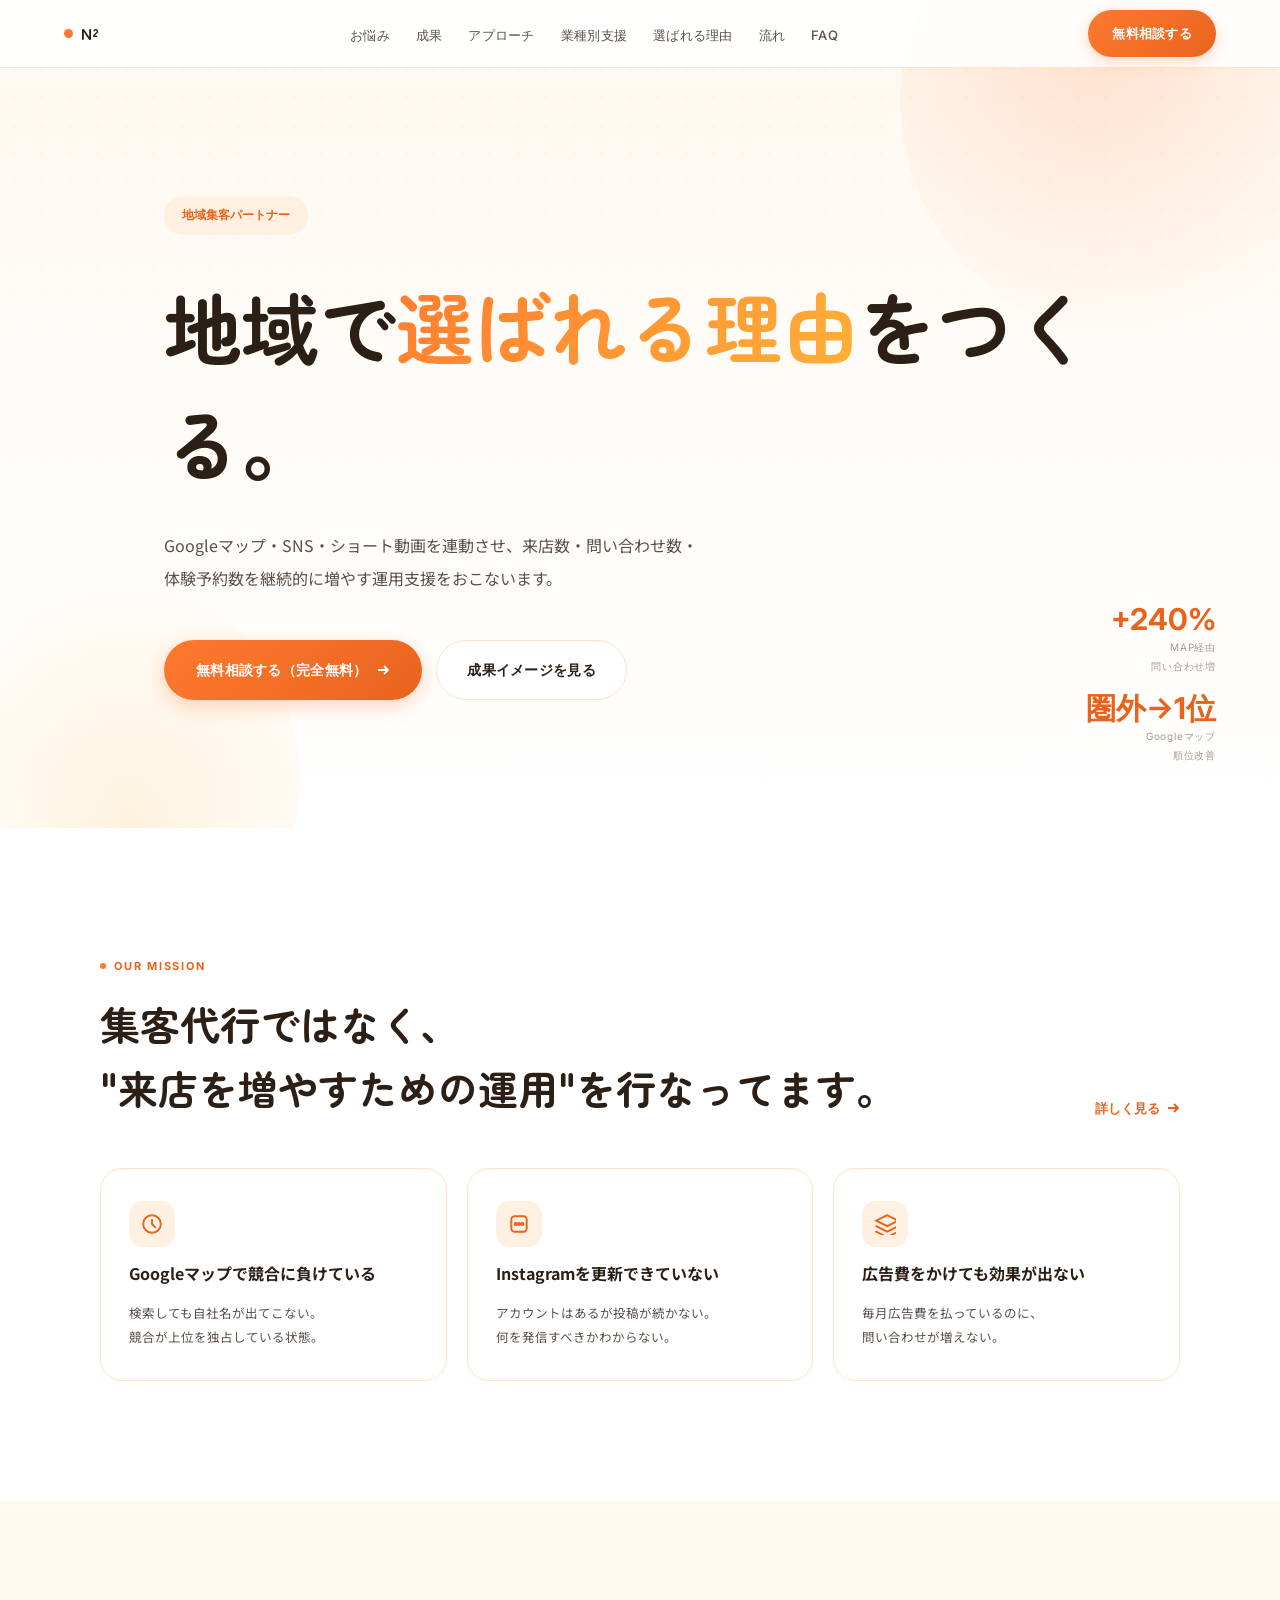
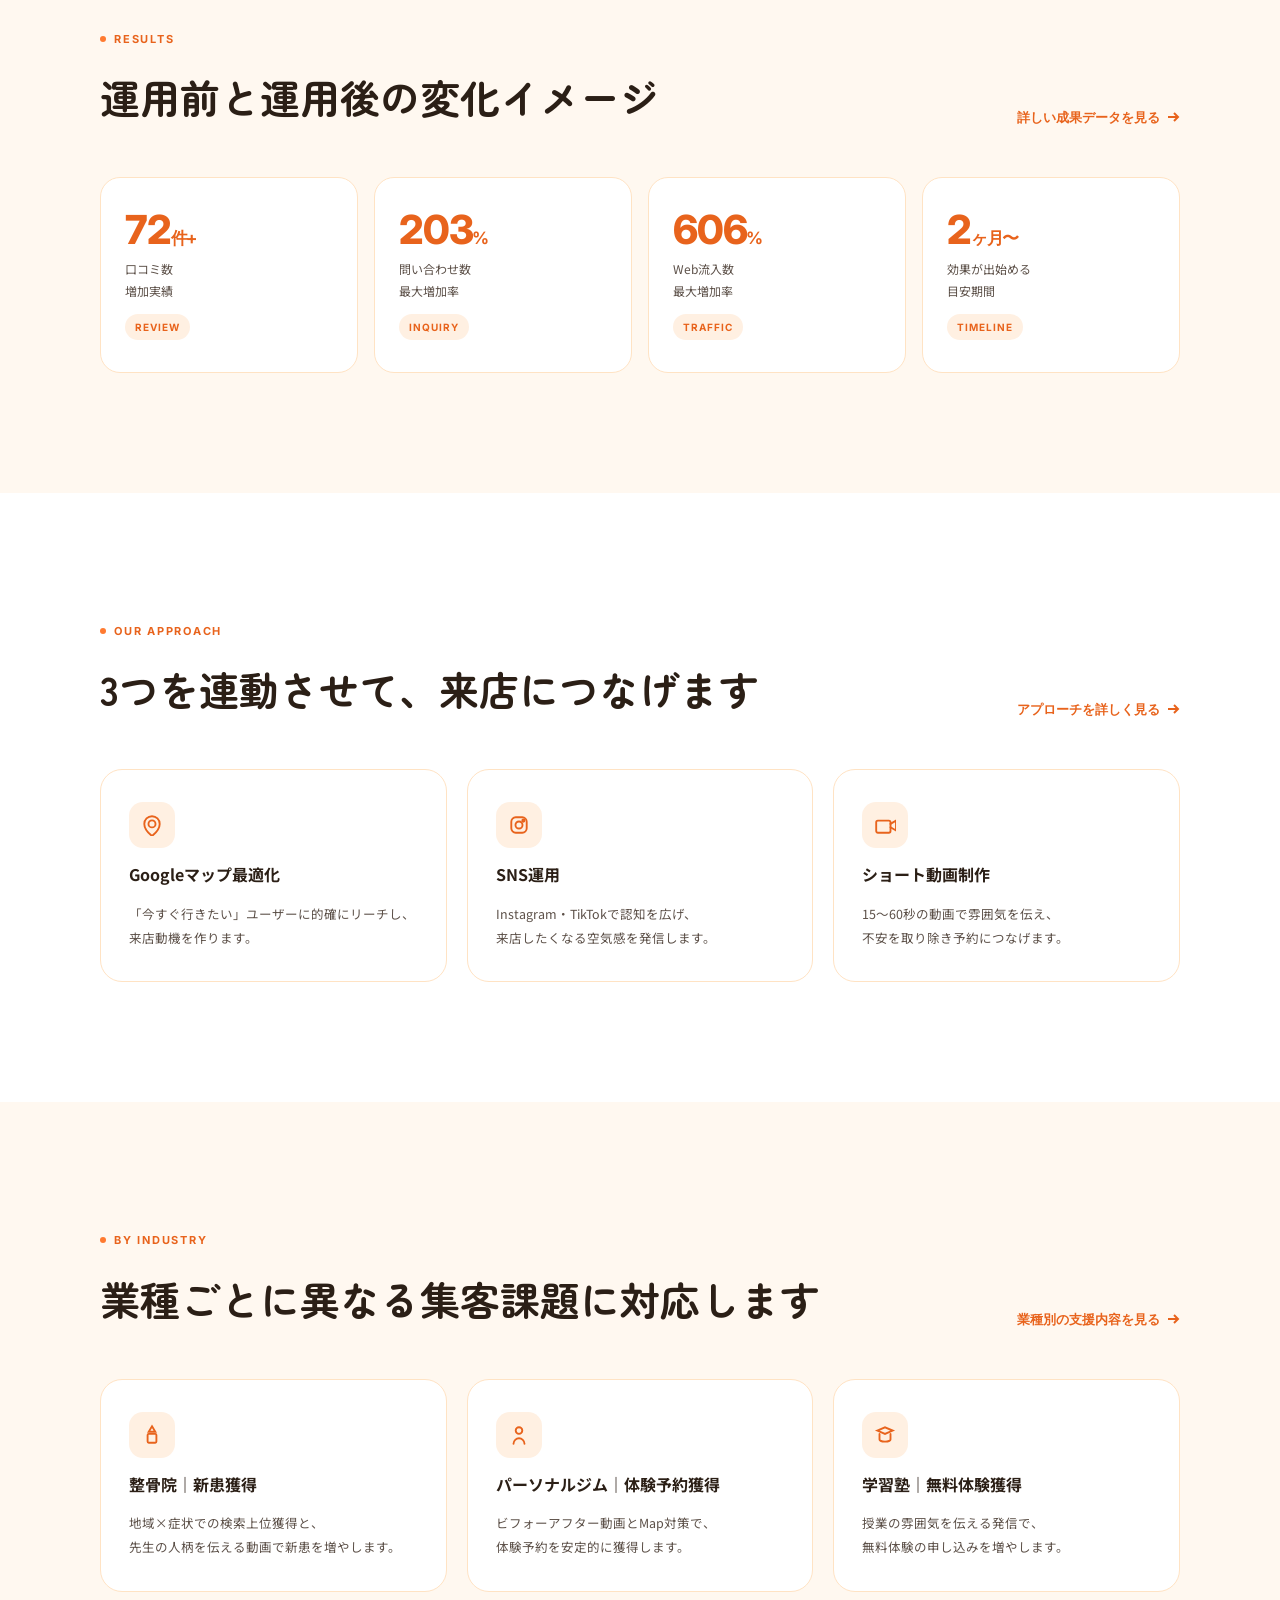
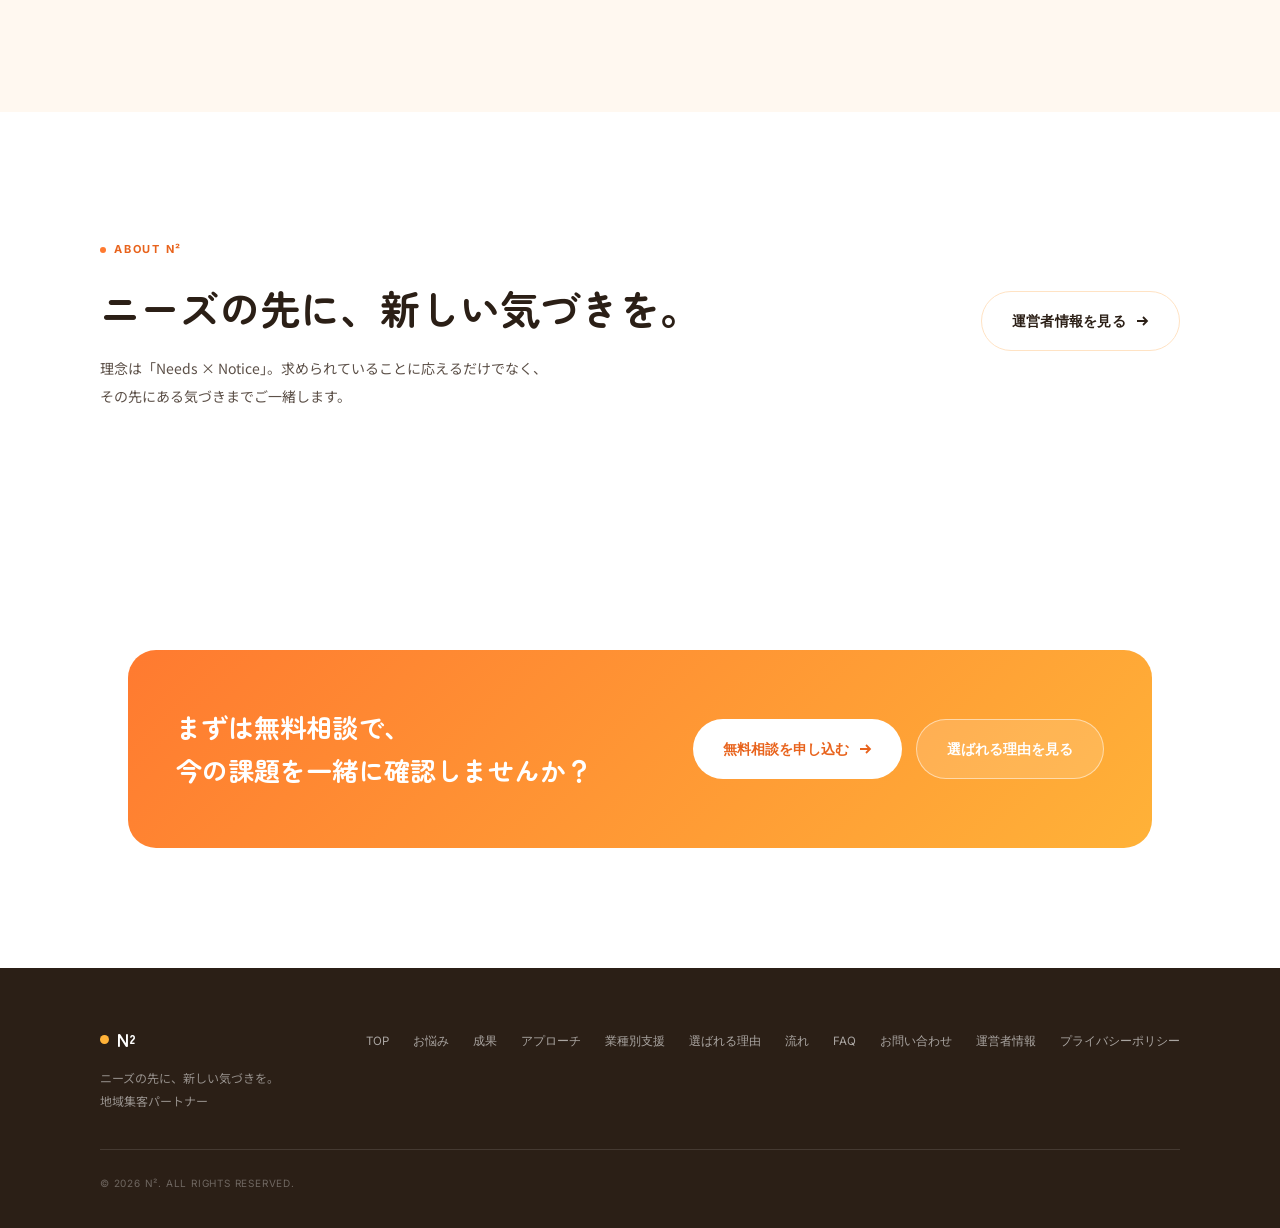
==== index.html @ 8d028111 "Add files via upload" ====
<!DOCTYPE html>
<html lang="ja">
<head>
<meta charset="UTF-8">
<meta name="viewport" content="width=device-width, initial-scale=1.0">
<link rel="preconnect" href="https://fonts.googleapis.com">
<link href="https://fonts.googleapis.com/css2?family=Zen+Maru+Gothic:wght@500;700;900&family=Inter:wght@400;500;600;700;800&family=Noto+Sans+JP:wght@400;500;700&display=swap" rel="stylesheet">
<link rel="stylesheet" href="style.css">
<title>N²（エヌスクエア）｜地域で選ばれる理由をつくる 地域集客パートナー</title>
<meta name="description" content="Googleマップ・SNS・ショート動画を連動させ、来店数・問い合わせ数・体験予約数を増やす運用支援。地域の店舗・教室を支援しています。">
</head>
<body>
<!-- ── MOBILE NAV DRAWER ── -->
<div class="mobile-nav" id="mobileNav">
  <a href="pain.html" onclick="closeMobileNav()">お悩み</a>
  <a href="results.html" onclick="closeMobileNav()">成果</a>
  <a href="approach.html" onclick="closeMobileNav()">アプローチ</a>
  <a href="industries.html" onclick="closeMobileNav()">業種別支援</a>
  <a href="reasons.html" onclick="closeMobileNav()">選ばれる理由</a>
  <a href="flow.html" onclick="closeMobileNav()">流れ</a>
  <a href="faq.html" onclick="closeMobileNav()">FAQ</a>
  <div class="mobile-nav-cta">
    <a href="contact.html" class="btn-primary" onclick="closeMobileNav()" style="justify-content:center;width:100%">
      無料相談する
      <svg viewBox="0 0 14 14" stroke="currentColor" fill="none" stroke-width="1.8"><path d="M2 7h10M8 3l4 4-4 4"/></svg>
    </a>
  </div>
</div>

<!-- ── NAV ── -->
<nav class="nav" id="mainNav">
  <a href="index.html" class="nav-logo"><span class="dot"></span>N²</a>
  <ul class="nav-links">
    <li><a href="pain.html">お悩み</a></li>
    <li><a href="results.html">成果</a></li>
    <li><a href="approach.html">アプローチ</a></li>
    <li><a href="industries.html">業種別支援</a></li>
    <li><a href="reasons.html">選ばれる理由</a></li>
    <li><a href="flow.html">流れ</a></li>
    <li><a href="faq.html">FAQ</a></li>
  </ul>
  <div class="nav-right">
    <a href="contact.html" class="nav-cta">無料相談する</a>
    <button class="nav-hamburger" onclick="toggleMobileNav()" aria-label="メニュー">
      <span></span><span></span><span></span>
    </button>
  </div>
</nav>

<!-- ════════════════ HERO ════════════════ -->
<section class="hero">
  <div class="hero-dots"></div>
  <div class="hero-orb1"></div>
  <div class="hero-orb2"></div>

  <div class="hero-inner">
    <div class="hero-badge">地域集客パートナー</div>

    <h1 class="hero-h1">
      地域で<span class="hl">選ばれる理由</span>をつくる。
    </h1>

    <p class="hero-sub">
      Googleマップ・SNS・ショート動画を連動させ、来店数・問い合わせ数・体験予約数を継続的に増やす運用支援をおこないます。
    </p>

    <div class="hero-actions">
      <a href="contact.html" class="btn-primary">
        無料相談する（完全無料）
        <svg viewBox="0 0 14 14" stroke="currentColor" fill="none" stroke-width="1.8"><path d="M2 7h10M8 3l4 4-4 4"/></svg>
      </a>
      <a href="results.html" class="btn-secondary">
        成果イメージを見る
      </a>
    </div>
  </div>

  <div class="hero-stat-floats">
    <div class="hero-stat-float">
      <div class="n">+240%</div>
      <div class="l">MAP経由<br>問い合わせ増</div>
    </div>
    <div class="hero-stat-float">
      <div class="n">圏外→1位</div>
      <div class="l">Googleマップ<br>順位改善</div>
    </div>
  </div>
</section>

<!-- ════════════════ PAIN summary ════════════════ -->
<section class="section-block">
  <div class="section-block-inner">
    <div class="section-block-header reveal">
      <div>
        <span class="eyebrow">OUR MISSION</span>
        <h2 class="section-block-title">集客代行ではなく、<br>"来店を増やすための運用"を行なってます。</h2>
      </div>
      <a href="pain.html" class="section-block-link">
        詳しく見る
        <svg viewBox="0 0 14 14"><path d="M2 7h10M8 3l4 4-4 4"/></svg>
      </a>
    </div>

    <div class="summary-grid">
      <div class="summary-card reveal reveal-delay-1">
        <div class="summary-icon">
          <svg viewBox="0 0 20 20"><circle cx="10" cy="10" r="8"/><path d="M10 6v4l3 3"/></svg>
        </div>
        <h3 class="summary-card-title">Googleマップで競合に負けている</h3>
        <p class="summary-card-desc">検索しても自社名が出てこない。競合が上位を独占している状態。</p>
      </div>
      <div class="summary-card reveal reveal-delay-2">
        <div class="summary-icon">
          <svg viewBox="0 0 20 20"><rect x="3" y="3" width="14" height="14" rx="3"/><circle cx="7" cy="10" r="1"/><circle cx="10" cy="10" r="1"/><circle cx="13" cy="10" r="1"/></svg>
        </div>
        <h3 class="summary-card-title">Instagramを更新できていない</h3>
        <p class="summary-card-desc">アカウントはあるが投稿が続かない。何を発信すべきかわからない。</p>
      </div>
      <div class="summary-card reveal reveal-delay-3">
        <div class="summary-icon">
          <svg viewBox="0 0 20 20"><path d="M12 2L2 7l10 5 10-5-10-5z"/><path d="M2 17l10 5 10-5M2 12l10 5 10-5"/></svg>
        </div>
        <h3 class="summary-card-title">広告費をかけても効果が出ない</h3>
        <p class="summary-card-desc">毎月広告費を払っているのに、問い合わせが増えない。</p>
      </div>
    </div>
  </div>
</section>

<!-- ════════════════ RESULTS summary ════════════════ -->
<section class="section-block alt">
  <div class="section-block-inner">
    <div class="section-block-header reveal">
      <div>
        <span class="eyebrow">RESULTS</span>
        <h2 class="section-block-title">運用前と運用後の変化イメージ</h2>
      </div>
      <a href="results.html" class="section-block-link">
        詳しい成果データを見る
        <svg viewBox="0 0 14 14"><path d="M2 7h10M8 3l4 4-4 4"/></svg>
      </a>
    </div>

    <div class="results-metrics">
      <div class="results-metric-card reveal reveal-delay-1">
        <div class="rmc-num" data-count="85">0<span class="rmc-unit">件+</span></div>
        <div class="rmc-label">口コミ数<br>増加実績</div>
        <span class="rmc-tag">REVIEW</span>
      </div>
      <div class="results-metric-card reveal reveal-delay-2">
        <div class="rmc-num" data-count="240">0<span class="rmc-unit">%</span></div>
        <div class="rmc-label">問い合わせ数<br>最大増加率</div>
        <span class="rmc-tag">INQUIRY</span>
      </div>
      <div class="results-metric-card reveal reveal-delay-3">
        <div class="rmc-num" data-count="716">0<span class="rmc-unit">%</span></div>
        <div class="rmc-label">Web流入数<br>最大増加率</div>
        <span class="rmc-tag">TRAFFIC</span>
      </div>
      <div class="results-metric-card reveal reveal-delay-4">
        <div class="rmc-num" data-count="3">0<span class="rmc-unit">ヶ月〜</span></div>
        <div class="rmc-label">効果が出始める<br>目安期間</div>
        <span class="rmc-tag">TIMELINE</span>
      </div>
    </div>
  </div>
</section>

<!-- ════════════════ APPROACH summary ════════════════ -->
<section class="section-block">
  <div class="section-block-inner">
    <div class="section-block-header reveal">
      <div>
        <span class="eyebrow">OUR APPROACH</span>
        <h2 class="section-block-title">3つを連動させて、来店につなげます</h2>
      </div>
      <a href="approach.html" class="section-block-link">
        アプローチを詳しく見る
        <svg viewBox="0 0 14 14"><path d="M2 7h10M8 3l4 4-4 4"/></svg>
      </a>
    </div>

    <div class="summary-grid">
      <div class="summary-card reveal reveal-delay-1">
        <div class="summary-icon">
          <svg viewBox="0 0 20 20"><circle cx="10" cy="9" r="3.2"/><path d="M10 2C6.13 2 3 5.13 3 9c0 5.25 7 11 7 11s7-5.75 7-11c0-3.87-3.13-7-7-7z"/></svg>
        </div>
        <h3 class="summary-card-title">Googleマップ最適化</h3>
        <p class="summary-card-desc">「今すぐ行きたい」ユーザーに的確にリーチし、来店動機を作ります。</p>
      </div>
      <div class="summary-card reveal reveal-delay-2">
        <div class="summary-icon">
          <svg viewBox="0 0 20 20"><rect x="3" y="3" width="14" height="14" rx="4"/><circle cx="10" cy="10" r="3.2"/><circle cx="14" cy="6" r="1"/></svg>
        </div>
        <h3 class="summary-card-title">SNS運用</h3>
        <p class="summary-card-desc">Instagram・TikTokで認知を広げ、来店したくなる空気感を発信します。</p>
      </div>
      <div class="summary-card reveal reveal-delay-3">
        <div class="summary-icon">
          <svg viewBox="0 0 20 20"><rect x="2" y="6" width="13" height="11" rx="1.5"/><path d="M15 9l5-3v9l-5-3"/></svg>
        </div>
        <h3 class="summary-card-title">ショート動画制作</h3>
        <p class="summary-card-desc">15〜60秒の動画で雰囲気を伝え、不安を取り除き予約につなげます。</p>
      </div>
    </div>
  </div>
</section>

<!-- ════════════════ INDUSTRIES summary ════════════════ -->
<section class="section-block alt">
  <div class="section-block-inner">
    <div class="section-block-header reveal">
      <div>
        <span class="eyebrow">BY INDUSTRY</span>
        <h2 class="section-block-title">業種ごとに異なる集客課題に対応します</h2>
      </div>
      <a href="industries.html" class="section-block-link">
        業種別の支援内容を見る
        <svg viewBox="0 0 14 14"><path d="M2 7h10M8 3l4 4-4 4"/></svg>
      </a>
    </div>

    <div class="summary-grid">
      <div class="summary-card reveal reveal-delay-1">
        <div class="summary-icon">
          <svg viewBox="0 0 20 20"><path d="M10 2l3 5h-6z"/><rect x="6" y="9" width="8" height="8" rx="1"/></svg>
        </div>
        <h3 class="summary-card-title">整骨院｜新患獲得</h3>
        <p class="summary-card-desc">地域×症状での検索上位獲得と、先生の人柄を伝える動画で新患を増やします。</p>
      </div>
      <div class="summary-card reveal reveal-delay-2">
        <div class="summary-icon">
          <svg viewBox="0 0 20 20"><circle cx="10" cy="6" r="3"/><path d="M5 18c0-3 2.5-5 5-5s5 2 5 5"/></svg>
        </div>
        <h3 class="summary-card-title">パーソナルジム｜体験予約獲得</h3>
        <p class="summary-card-desc">ビフォーアフター動画とMap対策で、体験予約を安定的に獲得します。</p>
      </div>
      <div class="summary-card reveal reveal-delay-3">
        <div class="summary-icon">
          <svg viewBox="0 0 20 20"><path d="M3 6l7-3 7 3-7 3z"/><path d="M5 9v5c0 1 2 2 5 2s5-1 5-2V9"/></svg>
        </div>
        <h3 class="summary-card-title">学習塾｜無料体験獲得</h3>
        <p class="summary-card-desc">授業の雰囲気を伝える発信で、無料体験の申し込みを増やします。</p>
      </div>
    </div>
  </div>
</section>

<!-- ════════════════ ABOUT teaser ════════════════ -->
<section class="section-block">
  <div class="section-block-inner">
    <div class="about-teaser reveal">
      <div>
        <span class="eyebrow">ABOUT N²</span>
        <h2 class="section-block-title"><span class="nb">ニーズの先に、</span><span class="nb">新しい気づきを。</span></h2>
        <p class="about-teaser-text">理念は「Needs × Notice」。求められていることに応えるだけでなく、その先にある気づきまでご一緒します。</p>
      </div>
      <a href="about.html" class="btn-secondary">
        運営者情報を見る
        <svg viewBox="0 0 14 14" stroke="currentColor" fill="none" stroke-width="1.8" width="14" height="14"><path d="M2 7h10M8 3l4 4-4 4"/></svg>
      </a>
    </div>
  </div>
</section>

<!-- ════════════════ CTA BAND ════════════════ -->
<section class="section-block">
  <div class="cta-band reveal">
    <div class="cta-band-title">
      まずは無料相談で、<br>今の課題を一緒に確認しませんか？
    </div>
    <div class="cta-band-actions">
      <a href="contact.html" class="btn-cta-white">
        無料相談を申し込む
        <svg viewBox="0 0 14 14" stroke="currentColor" fill="none" stroke-width="1.8" width="14" height="14"><path d="M2 7h10M8 3l4 4-4 4"/></svg>
      </a>
      <a href="reasons.html" class="btn-cta-outline">選ばれる理由を見る</a>
    </div>
  </div>
</section>

<!-- ════════════════ FOOTER ════════════════ -->
<footer class="footer">
  <div class="footer-inner">
    <div>
      <div class="footer-brand-name"><span class="dot"></span>N²</div>
      <div class="footer-brand-tagline">ニーズの先に、新しい気づきを。<br>地域集客パートナー</div>
    </div>
    <ul class="footer-nav">
      <li><a href="index.html">TOP</a></li>
      <li><a href="pain.html">お悩み</a></li>
      <li><a href="results.html">成果</a></li>
      <li><a href="approach.html">アプローチ</a></li>
      <li><a href="industries.html">業種別支援</a></li>
      <li><a href="reasons.html">選ばれる理由</a></li>
      <li><a href="flow.html">流れ</a></li>
      <li><a href="faq.html">FAQ</a></li>
      <li><a href="contact.html">お問い合わせ</a></li>
      <li><a href="about.html">運営者情報</a></li>
      <li><a href="privacy.html">プライバシーポリシー</a></li>
    </ul>
  </div>
  <div class="footer-bottom">
    <span class="footer-copy">© 2026 N². ALL RIGHTS RESERVED.</span>
  </div>
</footer>

<!-- FLOATING CTA -->
<div class="float-cta" id="floatCta">
  <a href="contact.html" class="float-btn line">
    <svg viewBox="0 0 18 18" fill="white" width="16" height="16"><path d="M9 1C4.58 1 1 4.13 1 8.01c0 3.39 2.69 6.24 6.35 6.85.47.09 1.11.27 1.27.62.14.32.09.82.04 1.14l-.2 1.23c-.06.35-.28 1.37 1.2.75 1.49-.63 8.03-4.73 10.96-8.1A6.9 6.9 0 0017 8.01C17 4.13 13.42 1 9 1z"/></svg>
    LINE相談
  </a>
  <a href="contact.html" class="float-btn primary">
    無料相談する
    <svg viewBox="0 0 14 14" stroke="currentColor" fill="none" stroke-width="1.8" width="14" height="14"><path d="M2 7h10M8 3l4 4-4 4"/></svg>
  </a>
</div>

<script src="script.js"></script>
</body>
</html>
---- style.css ----
/* ════════════════════════════
   TOKENS — オレンジ系ポップ・親近感
════════════════════════════ */
:root {
  --white:   #ffffff;
  --cream:   #fff8f0;
  --border:  #ffe3c4;
  --mid:     #a89a8c;
  --body:    #5c5048;
  --ink:     #2b1f16;

  --accent:      #ff7a30;
  --accent-deep: #e8631c;
  --accent-soft: #fff0e2;
  --accent-2:    #ffb238;
  --accent-2-soft: #fff6e5;

  --font-display: 'Zen Maru Gothic', 'Noto Sans JP', sans-serif;
  --font-ui:      'Inter', sans-serif;
  --font-body:    'Noto Sans JP', sans-serif;

  --max: 1080px;
  --pad-x: clamp(20px, 5vw, 80px);
  --pad-section: clamp(64px, 10vw, 120px);
}

*, *::before, *::after { box-sizing: border-box; margin: 0; padding: 0; }
html { scroll-behavior: smooth; -webkit-font-smoothing: antialiased; }
body {
  font-family: var(--font-body);
  background: var(--white);
  color: var(--ink);
  line-height: 1.85;
  overflow-x: hidden;
}
img { display: block; max-width: 100%; }
a { color: inherit; text-decoration: none; }
button { border: none; cursor: pointer; background: none; font-family: inherit; }

/* 日本語の自然な改行：助詞・句読点の直後で改行されにくいよう調整 */
.jp-text, h1, h2, h3, p {
  word-break: keep-all;
  overflow-wrap: anywhere;
  line-break: strict;
}

.wrap { max-width: var(--max); margin: 0 auto; padding: 0 var(--pad-x); }

.eyebrow {
  font-family: var(--font-ui);
  font-size: 11px;
  font-weight: 700;
  letter-spacing: 0.16em;
  color: var(--accent-deep);
  text-transform: uppercase;
  margin-bottom: 16px;
  display: inline-flex;
  align-items: center;
  gap: 8px;
}
.eyebrow::before {
  content: '';
  width: 6px;
  height: 6px;
  border-radius: 50%;
  background: var(--accent);
  display: block;
}
.divider { width: 100%; height: 1px; background: var(--border); }

.reveal { opacity: 0; transform: translateY(22px); transition: opacity .65s ease, transform .65s ease; }
.reveal.visible { opacity: 1; transform: translateY(0); }
.reveal-delay-1{transition-delay:.08s}.reveal-delay-2{transition-delay:.16s}
.reveal-delay-3{transition-delay:.24s}.reveal-delay-4{transition-delay:.32s}.reveal-delay-5{transition-delay:.4s}

/* ════════════════════════════
   NAV — ページ遷移型
════════════════════════════ */
.nav {
  position: fixed; top: 0; left: 0; right: 0; z-index: 200;
  height: 68px;
  display: flex; align-items: center; justify-content: space-between;
  padding: 0 var(--pad-x);
  background: rgba(255,255,255,0.92);
  backdrop-filter: blur(14px);
  border-bottom: 1px solid var(--border);
}
.nav-logo {
  font-family: var(--font-display);
  font-weight: 700;
  font-size: 16px;
  letter-spacing: 0.02em;
  color: var(--ink);
  display: flex; align-items: center; gap: 8px;
}
.nav-logo .dot { width: 9px; height: 9px; border-radius: 50%; background: var(--accent); }
.nav-right { display: flex; align-items: center; gap: 28px; }
.nav-links { display: flex; gap: 26px; list-style: none; }
.nav-links a {
  font-family: var(--font-ui); font-size: 13px; font-weight: 500;
  color: var(--body); letter-spacing: 0.02em;
  position: relative; padding: 4px 0;
  transition: color .2s;
}
.nav-links a::after {
  content: ''; position: absolute; left: 0; bottom: -2px;
  width: 0; height: 2px; background: var(--accent);
  transition: width .25s;
}
.nav-links a:hover { color: var(--ink); }
.nav-links a:hover::after { width: 100%; }
.nav-links a.active { color: var(--accent-deep); font-weight: 700; }
.nav-links a.active::after { width: 100%; }
.nav-cta {
  font-family: var(--font-ui); font-size: 13px; font-weight: 700; color: var(--white);
  background: linear-gradient(135deg, var(--accent), var(--accent-deep));
  padding: 11px 24px; border-radius: 100px; letter-spacing: 0.02em;
  box-shadow: 0 4px 14px rgba(255,122,48,0.32);
  transition: transform .2s, box-shadow .2s;
}
.nav-cta:hover { transform: translateY(-1px); box-shadow: 0 6px 18px rgba(255,122,48,0.42); }
.nav-hamburger { display: none; flex-direction: column; gap: 5px; padding: 4px; }
.nav-hamburger span { display: block; width: 22px; height: 2px; border-radius: 2px; background: var(--ink); transition: all .3s; }

.mobile-nav {
  position: fixed; inset: 0; z-index: 180; background: var(--white);
  display: flex; flex-direction: column; padding: 88px var(--pad-x) 40px;
  transform: translateX(100%); transition: transform .4s cubic-bezier(.4,0,.2,1);
}
.mobile-nav.open { transform: translateX(0); }
.mobile-nav a {
  font-family: var(--font-display); font-size: 24px; font-weight: 700; color: var(--ink);
  padding: 18px 0; border-bottom: 1px solid var(--border); display: block;
}
.mobile-nav a.active { color: var(--accent-deep); }
.mobile-nav-cta { margin-top: 32px; }

/* ════════════════════════════
   PAGE HEADER（各下層ページ共通の見出しブロック）
════════════════════════════ */
.page-header {
  padding: calc(68px + var(--pad-section)) var(--pad-x) 60px;
  background:
    radial-gradient(circle at 85% 0%, var(--accent-soft) 0%, transparent 55%),
    var(--cream);
  position: relative;
  overflow: hidden;
}
.page-header::before {
  content: '';
  position: absolute; top: -120px; right: -120px;
  width: 360px; height: 360px; border-radius: 50%;
  background: radial-gradient(circle, rgba(255,178,56,0.25), transparent 70%);
}
.page-header-inner { max-width: var(--max); margin: 0 auto; position: relative; z-index: 1; }
.breadcrumb {
  display: flex; align-items: center; gap: 8px;
  font-family: var(--font-ui); font-size: 12px; color: var(--mid);
  margin-bottom: 24px;
}
.breadcrumb a { color: var(--mid); transition: color .2s; }
.breadcrumb a:hover { color: var(--accent-deep); }
.breadcrumb .sep { color: var(--border); }
.page-title {
  font-family: var(--font-display);
  font-size: clamp(32px, 5.5vw, 56px);
  font-weight: 700;
  line-height: 1.45;
  letter-spacing: -0.01em;
}
.page-lead {
  font-size: 15px; color: var(--body); margin-top: 20px; max-width: 600px; line-height: 2;
}

/* ════════════════════════════
   HERO（TOPページ専用）
════════════════════════════ */
.hero {
  min-height: 92svh; padding-top: 68px;
  display: flex; flex-direction: column; justify-content: center;
  position: relative; overflow: hidden;
  background: linear-gradient(180deg, var(--cream) 0%, var(--white) 100%);
}
.hero-orb1 {
  position: absolute; top: -140px; right: -100px;
  width: 480px; height: 480px; border-radius: 50%;
  background: radial-gradient(circle at 40% 40%, rgba(255,122,48,0.18), transparent 70%);
  z-index: 0;
}
.hero-orb2 {
  position: absolute; bottom: -160px; left: -120px;
  width: 420px; height: 420px; border-radius: 50%;
  background: radial-gradient(circle at 60% 60%, rgba(255,178,56,0.16), transparent 70%);
  z-index: 0;
}
.hero-dots {
  position: absolute; inset: 0; z-index: 0; opacity: .5;
  background-image: radial-gradient(var(--border) 1.5px, transparent 1.5px);
  background-size: 28px 28px;
  mask-image: linear-gradient(180deg, black 0%, transparent 65%);
}
.hero-inner {
  position: relative; z-index: 2;
  padding: clamp(40px,8vh,90px) var(--pad-x);
  max-width: var(--max); margin: 0 auto; width: 100%;
}
.hero-badge {
  display: inline-flex; align-items: center; gap: 8px;
  font-family: var(--font-ui); font-size: 12px; font-weight: 700;
  color: var(--accent-deep); background: var(--accent-soft);
  padding: 8px 18px; border-radius: 100px; margin-bottom: 32px;
  opacity: 0; animation: fadeUp .8s ease .15s forwards;
}
.hero-h1 {
  font-family: var(--font-display);
  font-size: clamp(38px, 6.4vw, 78px);
  font-weight: 700; line-height: 1.5; letter-spacing: -0.01em;
  margin-bottom: 28px;
  opacity: 0; animation: fadeUp .9s ease .3s forwards;
}
.hero-h1 .hl {
  background: linear-gradient(135deg, var(--accent), var(--accent-2));
  -webkit-background-clip: text; background-clip: text; color: transparent;
}
.hero-sub {
  font-size: clamp(14px,1.4vw,16px); color: var(--body); font-weight: 400; line-height: 2.1;
  max-width: 540px; margin-bottom: 44px;
  opacity: 0; animation: fadeUp .9s ease .45s forwards;
}
.hero-actions { display: flex; gap: 14px; flex-wrap: wrap; opacity: 0; animation: fadeUp .9s ease .6s forwards; }

@keyframes fadeUp { from{opacity:0; transform:translateY(18px);} to{opacity:1; transform:translateY(0);} }

.hero-stat-floats {
  position: absolute; right: var(--pad-x); bottom: 64px; z-index: 2;
  display: flex; flex-direction: column; gap: 18px;
  opacity: 0; animation: fadeUp .9s ease .8s forwards;
}
.hero-stat-float { text-align: right; }
.hero-stat-float .n {
  font-family: var(--font-ui); font-size: 30px; font-weight: 700; color: var(--accent-deep); line-height: 1;
}
.hero-stat-float .l { font-family: var(--font-ui); font-size: 10px; color: var(--mid); letter-spacing: .08em; margin-top: 4px; }

/* ════════════════════════════
   BUTTONS
════════════════════════════ */
.btn-primary {
  display: inline-flex; align-items: center; gap: 9px;
  background: linear-gradient(135deg, var(--accent), var(--accent-deep));
  color: var(--white); font-family: var(--font-ui); font-size: 14px; font-weight: 700;
  letter-spacing: 0.02em; padding: 17px 32px; border-radius: 100px;
  box-shadow: 0 6px 20px rgba(255,122,48,0.32);
  transition: transform .2s, box-shadow .2s;
}
.btn-primary:hover { transform: translateY(-2px); box-shadow: 0 10px 26px rgba(255,122,48,0.4); }
.btn-primary svg { width: 14px; height: 14px; flex-shrink: 0; }
.btn-secondary {
  display: inline-flex; align-items: center; gap: 9px;
  background: var(--white); color: var(--ink); font-family: var(--font-ui); font-size: 14px; font-weight: 600;
  letter-spacing: 0.02em; padding: 16px 30px; border-radius: 100px; border: 1.5px solid var(--border);
  transition: border-color .2s, background .2s, transform .2s;
}
.btn-secondary:hover { border-color: var(--accent); background: var(--accent-soft); transform: translateY(-2px); }
.btn-white {
  display: inline-flex; align-items: center; gap: 9px;
  background: var(--white); color: var(--accent-deep); font-family: var(--font-ui); font-size: 13px; font-weight: 700;
  padding: 14px 26px; border-radius: 100px; white-space: nowrap;
  transition: transform .2s;
}
.btn-white:hover { transform: translateY(-2px); }

/* ════════════════════════════
   PAIN（お悩みページ）
════════════════════════════ */
.pain-grid {
  display: grid; grid-template-columns: repeat(3,1fr); gap: 20px; margin-top: 56px;
}
.pain-item {
  background: var(--white); border: 1.5px solid var(--border); border-radius: 20px;
  padding: 34px 28px; display: flex; flex-direction: column; gap: 16px;
  transition: transform .25s, box-shadow .25s, border-color .25s;
}
.pain-item:hover { transform: translateY(-4px); box-shadow: 0 16px 32px rgba(255,122,48,0.12); border-color: var(--accent); }
.pain-icon {
  width: 48px; height: 48px; border-radius: 14px;
  background: var(--accent-soft);
  display: flex; align-items: center; justify-content: center;
}
.pain-icon svg { width: 24px; height: 24px; stroke: var(--accent-deep); fill: none; stroke-width: 1.7; stroke-linecap: round; }
.pain-text { font-size: 15px; font-weight: 700; line-height: 1.7; color: var(--ink); }
.pain-sub { font-size: 13px; color: var(--body); line-height: 1.9; }

.pain-cta-block {
  margin-top: 56px; padding: 44px; border-radius: 24px;
  background: linear-gradient(135deg, var(--accent), var(--accent-deep));
  color: var(--white);
  display: flex; align-items: center; justify-content: space-between; gap: 24px;
}
.pain-cta-text {
  font-family: var(--font-display); font-size: clamp(18px,2.4vw,26px); font-weight: 700; line-height: 1.7;
}

/* ════════════════════════════
   RESULTS（成果イメージページ）
════════════════════════════ */
.results-ba {
  display: grid; grid-template-columns: 1fr auto 1fr; gap: 0; align-items: stretch; margin-top: 56px;
  border-radius: 24px; overflow: hidden; border: 1.5px solid var(--border);
}
.results-col { padding: 44px 38px; }
.results-col.before { background: var(--cream); }
.results-col.after  { background: linear-gradient(160deg, var(--accent), var(--accent-deep)); color: var(--white); }
.results-col-label {
  font-family: var(--font-ui); font-size: 11px; font-weight: 700; letter-spacing: 0.2em; margin-bottom: 28px;
  color: var(--mid);
}
.results-col.after .results-col-label { color: rgba(255,255,255,0.75); }
.result-metric { display: flex; flex-direction: column; gap: 6px; padding: 18px 0; border-bottom: 1px solid var(--border); }
.results-col.after .result-metric { border-color: rgba(255,255,255,0.22); }
.result-metric:last-child { border-bottom: none; }
.result-metric-label { font-size: 12px; color: var(--mid); }
.results-col.after .result-metric-label { color: rgba(255,255,255,0.7); }
.result-metric-val { font-family: var(--font-ui); font-size: 21px; font-weight: 600; color: var(--body); letter-spacing: -0.01em; }
.results-col.after .result-metric-val { color: var(--white); font-size: 27px; font-weight: 700; }
.results-col.after .result-metric-val span { font-size: 13px; font-weight: 600; color: rgba(255,255,255,0.8); margin-left: 6px; }
.results-arrow {
  display: flex; align-items: center; justify-content: center; padding: 0 22px; background: var(--white);
}
.results-arrow svg { width: 26px; height: 26px; stroke: var(--accent); fill: none; stroke-width: 1.8; }
.results-note { margin-top: 18px; font-size: 11px; color: var(--mid); }

.results-metrics { display: grid; grid-template-columns: repeat(4,1fr); gap: 16px; margin-top: 44px; }
.results-metric-card {
  background: var(--white); border: 1.5px solid var(--border); border-radius: 20px;
  padding: 32px 24px; display: flex; flex-direction: column; gap: 8px;
  transition: transform .2s, box-shadow .2s;
}
.results-metric-card:hover { transform: translateY(-4px); box-shadow: 0 14px 28px rgba(255,122,48,0.12); }
.rmc-num { font-family: var(--font-ui); font-size: 40px; font-weight: 800; letter-spacing: -0.03em; color: var(--accent-deep); line-height: 1; }
.rmc-num .rmc-unit { font-size: 17px; font-weight: 700; }
.rmc-label { font-size: 12px; color: var(--body); line-height: 1.8; }
.rmc-tag {
  display: inline-block; margin-top: 4px; font-family: var(--font-ui); font-size: 10px; font-weight: 700;
  letter-spacing: 0.1em; color: var(--accent-deep); background: var(--accent-soft); padding: 4px 10px; border-radius: 100px; width: fit-content;
}

/* ════════════════════════════
   APPROACH（アプローチページ）
════════════════════════════ */
.approach-diagram { display: grid; grid-template-columns: 1fr 64px 1fr 64px 1fr; gap: 0; align-items: center; margin: 56px 0 36px; }
.approach-node {
  background: var(--white); border: 1.5px solid var(--border); border-radius: 22px;
  padding: 34px 26px; display: flex; flex-direction: column; gap: 16px; height: 100%;
  transition: box-shadow .25s, transform .25s, border-color .25s;
}
.approach-node:hover { box-shadow: 0 16px 34px rgba(255,122,48,0.14); transform: translateY(-4px); border-color: var(--accent); }
.approach-node-icon {
  width: 48px; height: 48px; border-radius: 14px; background: var(--accent-soft);
  display: flex; align-items: center; justify-content: center;
}
.approach-node-icon svg { width: 24px; height: 24px; stroke: var(--accent-deep); fill: none; stroke-width: 1.7; stroke-linecap: round; }
.approach-node-name { font-size: 17px; font-weight: 700; color: var(--ink); line-height: 1.6; }
.approach-node-desc { font-size: 12.5px; color: var(--body); line-height: 1.95; }
.approach-node-tags { display: flex; flex-wrap: wrap; gap: 6px; margin-top: auto; }
.tag {
  font-family: var(--font-ui); font-size: 10px; font-weight: 600; letter-spacing: 0.04em;
  padding: 5px 11px; border-radius: 100px; background: var(--accent-2-soft); color: var(--accent-deep);
}
.approach-arrow { display: flex; align-items: center; justify-content: center; }
.approach-arrow svg { width: 24px; height: 24px; stroke: var(--accent); fill: none; stroke-width: 2; }

.approach-center {
  grid-column: 1 / -1; margin-top: 28px; border-radius: 24px;
  background: linear-gradient(135deg, var(--ink), #4a3525);
  color: var(--white); padding: 40px 44px;
  display: flex; align-items: center; justify-content: space-between; gap: 24px;
}
.approach-center-left { display: flex; flex-direction: column; gap: 10px; }
.approach-center-tag { font-family: var(--font-ui); font-size: 11px; font-weight: 700; letter-spacing: 0.18em; color: var(--accent-2); }
.approach-center-title { font-family: var(--font-display); font-size: clamp(20px,2.8vw,30px); font-weight: 700; color: var(--white); line-height: 1.7; }
.approach-center-right { display: flex; gap: 18px; }
.approach-result-chip {
  display: flex; flex-direction: column; align-items: center; gap: 6px; padding: 20px 22px;
  border: 1.5px solid rgba(255,255,255,0.16); border-radius: 18px; min-width: 92px;
  background: rgba(255,255,255,0.05);
}
.approach-result-chip .arc-n { font-family: var(--font-ui); font-size: 15px; font-weight: 700; color: var(--white); white-space: nowrap; }
.approach-result-chip .arc-l { font-size: 10px; color: var(--accent-2); letter-spacing: 0.1em; font-weight: 700; }

/* ════════════════════════════
   SEGMENTS（業種別ページ）
════════════════════════════ */
.segments-grid { display: grid; grid-template-columns: repeat(3,1fr); gap: 22px; margin-top: 56px; }
.segment-card { border: 1.5px solid var(--border); border-radius: 24px; overflow: hidden; transition: box-shadow .3s, transform .3s; background: var(--white); }
.segment-card:hover { box-shadow: 0 18px 40px rgba(255,122,48,0.14); transform: translateY(-5px); }
.segment-card-top { padding: 36px 32px 30px; border-bottom: 1px solid var(--border); }
.segment-industry { font-family: var(--font-ui); font-size: 10px; font-weight: 700; letter-spacing: 0.2em; color: var(--accent-deep); margin-bottom: 16px; display: block; }
.segment-goal { font-family: var(--font-display); font-size: 23px; font-weight: 700; line-height: 1.65; margin-bottom: 16px; }
.segment-desc { font-size: 13px; color: var(--body); line-height: 1.95; }
.segment-card-bottom { padding: 22px 32px; background: var(--cream); }
.segment-tactics { list-style: none; display: flex; flex-direction: column; gap: 9px; }
.segment-tactics li { display: flex; align-items: flex-start; gap: 10px; font-size: 12.5px; color: var(--body); line-height: 1.7; }
.segment-tactics li::before { content: ''; width: 5px; height: 5px; border-radius: 50%; background: var(--accent); margin-top: 7px; flex-shrink: 0; }
.segment-cta {
  display: flex; align-items: center; gap: 8px; font-family: var(--font-ui); font-size: 12px; font-weight: 700;
  color: var(--accent-deep); margin-top: 18px; padding-top: 18px; border-top: 1px solid var(--border);
}
.segment-cta svg { width: 14px; height: 14px; stroke: var(--accent-deep); fill: none; stroke-width: 2; transition: transform .2s; }
.segment-card:hover .segment-cta svg { transform: translateX(4px); }

/* ════════════════════════════
   REASONS（選ばれる理由ページ）
════════════════════════════ */
.reasons-layout { display: grid; grid-template-columns: 1fr 1fr; gap: 64px; align-items: start; margin-top: 16px; }
.reasons-left { position: sticky; top: 100px; }
.reasons-body { font-size: 14px; color: var(--body); line-height: 2.1; margin-bottom: 36px; }
.reasons-list { display: flex; flex-direction: column; gap: 16px; }
.reason-item {
  padding: 28px; border: 1.5px solid var(--border); border-radius: 20px;
  display: flex; gap: 20px; align-items: flex-start; background: var(--white);
  transition: border-color .2s, box-shadow .2s;
}
.reason-item:hover { border-color: var(--accent); box-shadow: 0 12px 26px rgba(255,122,48,0.1); }
.reason-num {
  font-family: var(--font-ui); font-size: 14px; font-weight: 800; color: var(--white);
  background: linear-gradient(135deg, var(--accent), var(--accent-deep));
  width: 34px; height: 34px; border-radius: 50%;
  display: flex; align-items: center; justify-content: center; flex-shrink: 0;
}
.reason-content { flex: 1; }
.reason-title { font-size: 16px; font-weight: 700; margin-bottom: 8px; line-height: 1.65; }
.reason-desc { font-size: 13px; color: var(--body); line-height: 1.95; }

/* ════════════════════════════
   FLOW（流れページ）
════════════════════════════ */
.flow-steps { display: flex; flex-direction: column; gap: 16px; margin-top: 56px; }
.flow-step {
  display: grid; grid-template-columns: 88px 1fr auto; gap: 0; align-items: stretch;
  border: 1.5px solid var(--border); border-radius: 20px; overflow: hidden; min-height: 96px;
  transition: border-color .2s, box-shadow .2s;
}
.flow-step:hover { border-color: var(--accent); box-shadow: 0 14px 28px rgba(255,122,48,0.1); }
.flow-step-n {
  display: flex; align-items: center; justify-content: center; background: var(--accent-soft);
  font-family: var(--font-ui); font-size: 12px; font-weight: 700; color: var(--accent-deep); letter-spacing: 0.1em;
}
.flow-step-body { padding: 24px 32px; display: flex; flex-direction: column; justify-content: center; gap: 6px; }
.flow-step-name { font-size: 17px; font-weight: 700; color: var(--ink); }
.flow-step-desc { font-size: 13px; color: var(--body); line-height: 1.9; }
.flow-step-period { display: flex; align-items: center; padding: 0 28px; border-left: 1px solid var(--border); }
.period-badge {
  font-family: var(--font-ui); font-size: 11px; font-weight: 700; color: var(--accent-deep);
  background: var(--accent-2-soft); padding: 7px 14px; border-radius: 100px; white-space: nowrap;
}

/* ════════════════════════════
   FAQ
════════════════════════════ */
.faq-list { display: flex; flex-direction: column; gap: 14px; margin-top: 56px; }
.faq-item { border: 1.5px solid var(--border); border-radius: 18px; background: var(--white); overflow: hidden; }
.faq-q { display: flex; align-items: center; justify-content: space-between; gap: 24px; padding: 26px 30px; cursor: pointer; user-select: none; }
.faq-q-text { font-size: 15px; font-weight: 700; line-height: 1.7; flex: 1; }
.faq-q-icon {
  width: 30px; height: 30px; border-radius: 50%; background: var(--accent-soft);
  display: flex; align-items: center; justify-content: center; flex-shrink: 0; transition: transform .3s, background .3s;
}
.faq-q-icon svg { width: 13px; height: 13px; stroke: var(--accent-deep); fill: none; stroke-width: 2.2; transition: transform .3s; }
.faq-item.open .faq-q-icon { background: linear-gradient(135deg, var(--accent), var(--accent-deep)); }
.faq-item.open .faq-q-icon svg { stroke: var(--white); transform: rotate(45deg); }
.faq-a { max-height: 0; overflow: hidden; transition: max-height .4s ease, padding .3s ease; padding: 0 30px; }
.faq-item.open .faq-a { max-height: 400px; padding: 0 30px 26px; }
.faq-a p { font-size: 14px; color: var(--body); line-height: 2; border-left: 3px solid var(--accent); padding-left: 18px; }

/* ════════════════════════════
   CONTACT
════════════════════════════ */
.contact-layout { display: grid; grid-template-columns: 1fr 1fr; gap: 64px; align-items: start; margin-top: 16px; }
.contact-body-text { font-size: 14px; color: var(--body); line-height: 2.1; margin-bottom: 36px; }
.contact-line-block { border: 1.5px solid var(--border); border-radius: 22px; padding: 28px; display: flex; flex-direction: column; gap: 14px; background: var(--cream); }
.contact-line-label { font-family: var(--font-ui); font-size: 11px; font-weight: 700; letter-spacing: 0.16em; color: var(--mid); }
.contact-line-btn {
  display: inline-flex; align-items: center; gap: 10px; background: #06C755; color: var(--white);
  font-family: var(--font-ui); font-size: 14px; font-weight: 700; padding: 15px 28px; border-radius: 100px;
  width: fit-content; transition: transform .2s;
}
.contact-line-btn:hover { transform: translateY(-2px); }
.contact-line-note { font-size: 12px; color: var(--mid); }

.contact-form { display: flex; flex-direction: column; gap: 16px; border: 1.5px solid var(--border); border-radius: 22px; padding: 28px; background: var(--white); }
.form-row { display: flex; flex-direction: column; gap: 8px; }
.form-row label { font-family: var(--font-ui); font-size: 11px; font-weight: 700; letter-spacing: 0.1em; color: var(--mid); }
.form-row input, .form-row select, .form-row textarea {
  border: 1.5px solid var(--border); border-radius: 12px; outline: none; background: var(--cream);
  font-family: var(--font-body); font-size: 14px; color: var(--ink); padding: 13px 16px; width: 100%; resize: none;
  transition: border-color .2s, background .2s;
}
.form-row input:focus, .form-row select:focus, .form-row textarea:focus { border-color: var(--accent); background: var(--white); }
.form-row textarea { min-height: 110px; }
.btn-form-submit {
  width: 100%; background: linear-gradient(135deg, var(--accent), var(--accent-deep)); color: var(--white);
  font-family: var(--font-ui); font-size: 14px; font-weight: 700; letter-spacing: 0.04em; padding: 17px;
  border-radius: 100px; display: flex; align-items: center; justify-content: center; gap: 10px;
  box-shadow: 0 6px 18px rgba(255,122,48,0.32); transition: transform .2s;
}
.btn-form-submit:hover { transform: translateY(-2px); }
.form-note { font-size: 11px; color: var(--mid); margin-top: 4px; text-align: center; }

/* ════════════════════════════
   TOP PAGE — section summary cards (linking to subpages)
════════════════════════════ */
.section-block { padding: var(--pad-section) var(--pad-x); }
.section-block.alt { background: var(--cream); }
.section-block-inner { max-width: var(--max); margin: 0 auto; }
.section-block-header { display: flex; align-items: flex-end; justify-content: space-between; gap: 24px; margin-bottom: 48px; flex-wrap: wrap; }
.section-block-title { font-family: var(--font-display); font-size: clamp(26px,3.6vw,40px); font-weight: 700; line-height: 1.6; }
.section-block-link { font-family: var(--font-ui); font-size: 13px; font-weight: 700; color: var(--accent-deep); display: flex; align-items: center; gap: 6px; }
.section-block-link svg { width: 14px; height: 14px; stroke: var(--accent-deep); fill: none; stroke-width: 2; transition: transform .2s; }
.section-block-link:hover svg { transform: translateX(4px); }

.summary-grid { display: grid; grid-template-columns: repeat(3,1fr); gap: 20px; }
.summary-card {
  background: var(--white); border: 1.5px solid var(--border); border-radius: 22px; padding: 32px 28px;
  display: flex; flex-direction: column; gap: 14px; transition: transform .25s, box-shadow .25s, border-color .25s;
}
.summary-card:hover { transform: translateY(-5px); box-shadow: 0 18px 36px rgba(255,122,48,0.13); border-color: var(--accent); }
.summary-icon { width: 46px; height: 46px; border-radius: 14px; background: var(--accent-soft); display: flex; align-items: center; justify-content: center; }
.summary-icon svg { width: 22px; height: 22px; stroke: var(--accent-deep); fill: none; stroke-width: 1.7; stroke-linecap: round; }
.summary-card-title { font-size: 16px; font-weight: 700; line-height: 1.6; }
.summary-card-desc { font-size: 12.5px; color: var(--body); line-height: 1.9; }
.summary-card-more { font-family: var(--font-ui); font-size: 11px; font-weight: 700; color: var(--accent-deep); display: flex; align-items: center; gap: 6px; margin-top: auto; }
.summary-card-more svg { width: 12px; height: 12px; transition: transform .2s; }
.summary-card:hover .summary-card-more svg { transform: translateX(3px); }

.cta-band {
  margin: 0 var(--pad-x);
  border-radius: 28px;
  background: linear-gradient(135deg, var(--accent), var(--accent-2));
  padding: 56px 48px;
  display: flex; align-items: center; justify-content: space-between; gap: 32px;
  color: var(--white);
}
.cta-band-title { font-family: var(--font-display); font-size: clamp(22px,3vw,32px); font-weight: 700; line-height: 1.7; }
.cta-band-actions { display: flex; gap: 14px; flex-wrap: wrap; }
.btn-cta-white {
  display: inline-flex; align-items: center; gap: 9px; background: var(--white); color: var(--accent-deep);
  font-family: var(--font-ui); font-size: 14px; font-weight: 700; padding: 16px 30px; border-radius: 100px;
  transition: transform .2s;
}
.btn-cta-white:hover { transform: translateY(-2px); }
.btn-cta-outline {
  display: inline-flex; align-items: center; gap: 9px; background: rgba(255,255,255,0.15); color: var(--white);
  font-family: var(--font-ui); font-size: 14px; font-weight: 700; padding: 16px 30px; border-radius: 100px;
  border: 1.5px solid rgba(255,255,255,0.5); transition: background .2s, transform .2s;
}
.btn-cta-outline:hover { background: rgba(255,255,255,0.25); transform: translateY(-2px); }

/* ════════════════════════════
   FOOTER
════════════════════════════ */
.footer { background: var(--ink); color: var(--white); padding: 56px var(--pad-x) 36px; }
.footer-inner {
  max-width: var(--max); margin: 0 auto; display: grid; grid-template-columns: 1fr auto; gap: 40px; align-items: start;
  padding-bottom: 36px; border-bottom: 1px solid rgba(255,255,255,0.12);
}
.footer-brand-name { font-family: var(--font-display); font-weight: 700; font-size: 17px; display: flex; align-items: center; gap: 8px; margin-bottom: 12px; }
.footer-brand-name .dot { width: 9px; height: 9px; border-radius: 50%; background: var(--accent-2); }
.footer-brand-tagline { font-size: 12px; color: rgba(255,255,255,0.5); line-height: 1.9; }
.footer-nav { display: flex; flex-wrap: wrap; gap: 24px; list-style: none; }
.footer-nav a { font-family: var(--font-ui); font-size: 11.5px; color: rgba(255,255,255,0.6); transition: color .2s; }
.footer-nav a:hover { color: var(--accent-2); }
.footer-bottom { max-width: var(--max); margin: 24px auto 0; display: flex; justify-content: space-between; align-items: center; flex-wrap: wrap; gap: 12px; }
.footer-copy { font-family: var(--font-ui); font-size: 10px; color: rgba(255,255,255,0.32); letter-spacing: 0.08em; }

/* ════════════════════════════
   FLOATING CTA
════════════════════════════ */
.float-cta {
  position: fixed; bottom: 24px; right: 24px; z-index: 150;
  display: flex; flex-direction: column; gap: 10px;
  opacity: 0; transform: translateY(20px); transition: opacity .4s, transform .4s; pointer-events: none;
}
.float-cta.visible { opacity: 1; transform: translateY(0); pointer-events: all; }
.float-btn {
  display: flex; align-items: center; gap: 10px; padding: 14px 22px; border-radius: 100px;
  font-family: var(--font-ui); font-size: 12.5px; font-weight: 700; letter-spacing: 0.02em;
  box-shadow: 0 8px 24px rgba(0,0,0,0.16); transition: transform .2s;
}
.float-btn:hover { transform: translateY(-2px); }
.float-btn.primary { background: linear-gradient(135deg, var(--accent), var(--accent-deep)); color: var(--white); }
.float-btn.line { background: #06C755; color: var(--white); }
.float-btn svg { width: 16px; height: 16px; flex-shrink: 0; }

/* ════════════════════════════
   MOBILE
════════════════════════════ */
@media (max-width: 900px) {
  .nav-links { display: none; }
  .nav-cta { display: none; }
  .nav-hamburger { display: flex; }
  .hero-stat-floats { display: none; }
  .pain-grid { grid-template-columns: 1fr 1fr; }
  .results-ba { grid-template-columns: 1fr; }
  .results-arrow { display: none; }
  .results-metrics { grid-template-columns: 1fr 1fr; }
  .approach-diagram { grid-template-columns: 1fr; gap: 16px; }
  .approach-arrow { transform: rotate(90deg); padding: 4px 0; }
  .approach-center { flex-direction: column; align-items: flex-start; }
  .approach-center-right { flex-wrap: wrap; }
  .segments-grid { grid-template-columns: 1fr; }
  .reasons-layout { grid-template-columns: 1fr; gap: 32px; }
  .reasons-left { position: static; }
  .contact-layout { grid-template-columns: 1fr; gap: 40px; }
  .footer-inner { grid-template-columns: 1fr; }
  .pain-cta-block { flex-direction: column; text-align: center; }
  .summary-grid { grid-template-columns: 1fr; }
  .cta-band { flex-direction: column; text-align: center; padding: 40px 28px; }
  .float-cta { bottom: 14px; right: 14px; }
}
@media (max-width: 600px) {
  .pain-grid { grid-template-columns: 1fr; }
  .results-metrics { grid-template-columns: 1fr 1fr; }
  .flow-step { grid-template-columns: 64px 1fr; }
  .flow-step-period { display: none; }
  .faq-q { padding: 20px; }
  .faq-a { padding: 0 20px; }
  .faq-item.open .faq-a { padding: 0 20px 22px; }
}

/* ── LINE QR block ── */
.line-qr-wrap {
  display: flex;
  align-items: center;
  gap: 20px;
  margin-top: 4px;
}
.line-qr-img {
  width: 96px;
  height: 96px;
  border: 2px solid var(--border);
  border-radius: 12px;
  object-fit: cover;
  background: var(--cream);
  display: flex;
  align-items: center;
  justify-content: center;
  flex-shrink: 0;
  overflow: hidden;
}
.line-qr-img img { width: 100%; height: 100%; object-fit: cover; }
.line-qr-placeholder {
  width: 96px;
  height: 96px;
  border: 2px dashed var(--accent);
  border-radius: 12px;
  background: var(--accent-soft);
  display: flex;
  flex-direction: column;
  align-items: center;
  justify-content: center;
  gap: 6px;
  flex-shrink: 0;
  font-family: var(--font-ui);
  font-size: 10px;
  font-weight: 600;
  color: var(--accent-deep);
  text-align: center;
}
.line-qr-info { display: flex; flex-direction: column; gap: 6px; }
.line-qr-info .contact-line-btn { margin-top: 0; }

/* ── 業種別カード：上部エリアの高さを統一して下部タクティクスを揃える ── */
.segments-grid {
  align-items: stretch;
}
.segment-card {
  display: flex;
  flex-direction: column;
}
.segment-card-top {
  flex: 1;
}
.segment-card-bottom {
  flex-shrink: 0;
}

/* ── page-lead の改行制御（成果・アプローチ）── */
.page-lead {
  max-width: 780px;
}

/* ── CTAバンド：タイトルを常に2行以内に収める ── */
.cta-band-title {
  font-size: clamp(18px, 2.2vw, 26px);
  line-height: 1.65;
  max-width: 520px;
}

/* ── approach-center-title：3行レイアウト調整 ── */
.approach-center-title {
  font-size: clamp(17px, 2.2vw, 26px);
  line-height: 1.75;
}

/* ── 改行を文節単位にそろえる ── */
.nb { display: inline-block; }

/* ── 運営者情報ページ ── */
.philosophy {
  text-align: center;
  padding: 56px 32px;
  border-radius: 28px;
  background: radial-gradient(circle at 50% 0%, var(--accent-soft), var(--cream));
  border: 1.5px solid var(--border);
}
.philosophy-formula {
  font-family: var(--font-ui);
  font-weight: 800;
  font-size: clamp(36px, 7vw, 76px);
  letter-spacing: -0.02em;
  line-height: 1.3;
  margin: 8px 0 20px;
  display: flex; align-items: center; justify-content: center; gap: 0.35em; flex-wrap: wrap;
}
.philosophy-formula .x { color: var(--accent); font-weight: 600; }
.philosophy-text { font-size: 14px; color: var(--body); line-height: 2.1; max-width: 560px; margin: 0 auto; }
.about-pair { display: grid; grid-template-columns: 1fr 1fr; gap: 20px; margin-top: 20px; }
.about-pair-card { background: var(--white); border: 1.5px solid var(--border); border-radius: 22px; padding: 32px 28px; }
.about-pair-label { font-family: var(--font-ui); font-size: 12px; font-weight: 800; letter-spacing: 0.14em; color: var(--accent-deep); margin-bottom: 10px; }
.about-pair-title { font-size: 17px; font-weight: 700; margin-bottom: 10px; line-height: 1.6; }
.about-pair-desc { font-size: 13px; color: var(--body); line-height: 2; }

.info-table { margin-top: 56px; border: 1.5px solid var(--border); border-radius: 22px; overflow: hidden; background: var(--white); }
.info-row { display: grid; grid-template-columns: 200px 1fr; border-bottom: 1px solid var(--border); }
.info-row:last-child { border-bottom: none; }
.info-row dt { padding: 22px 28px; background: var(--cream); font-size: 13px; font-weight: 700; color: var(--ink); }
.info-row dd { padding: 22px 28px; font-size: 14px; color: var(--body); line-height: 1.9; }
.info-row dd a { color: var(--accent-deep); font-weight: 700; }

/* ── TOP：ABOUT導線 ── */
.about-teaser { display: flex; align-items: center; justify-content: space-between; gap: 32px; flex-wrap: wrap; }
.about-teaser-text { font-size: 14px; color: var(--body); line-height: 2; margin-top: 14px; max-width: 520px; }

/* ── プライバシーポリシー ── */
.policy-body { max-width: 780px; margin: 0 auto; }
.policy-body h2 { font-family: var(--font-display); font-size: 20px; font-weight: 700; margin: 44px 0 14px; padding-left: 14px; border-left: 4px solid var(--accent); line-height: 1.6; }
.policy-body h2:first-of-type { margin-top: 0; }
.policy-body p { font-size: 14px; color: var(--body); line-height: 2.1; }
.policy-body ul { margin: 10px 0 0 1.4em; font-size: 14px; color: var(--body); line-height: 2.1; }
.policy-meta { margin-top: 48px; padding-top: 24px; border-top: 1px solid var(--border); font-size: 13px; color: var(--mid); line-height: 2; }

/* ── フォーム同意チェック ── */
.form-consent { display: flex; align-items: flex-start; gap: 10px; font-size: 12.5px; color: var(--body); line-height: 1.8; cursor: pointer; }
.form-consent input { margin-top: 5px; accent-color: var(--accent); width: 16px; height: 16px; flex-shrink: 0; }
.form-consent a { color: var(--accent-deep); font-weight: 700; text-decoration: underline; }

@media (max-width: 900px) {
  .about-pair { grid-template-columns: 1fr; }
  .info-row { grid-template-columns: 1fr; }
  .info-row dt { padding: 16px 22px 6px; background: var(--white); }
  .info-row dd { padding: 0 22px 18px; }
}
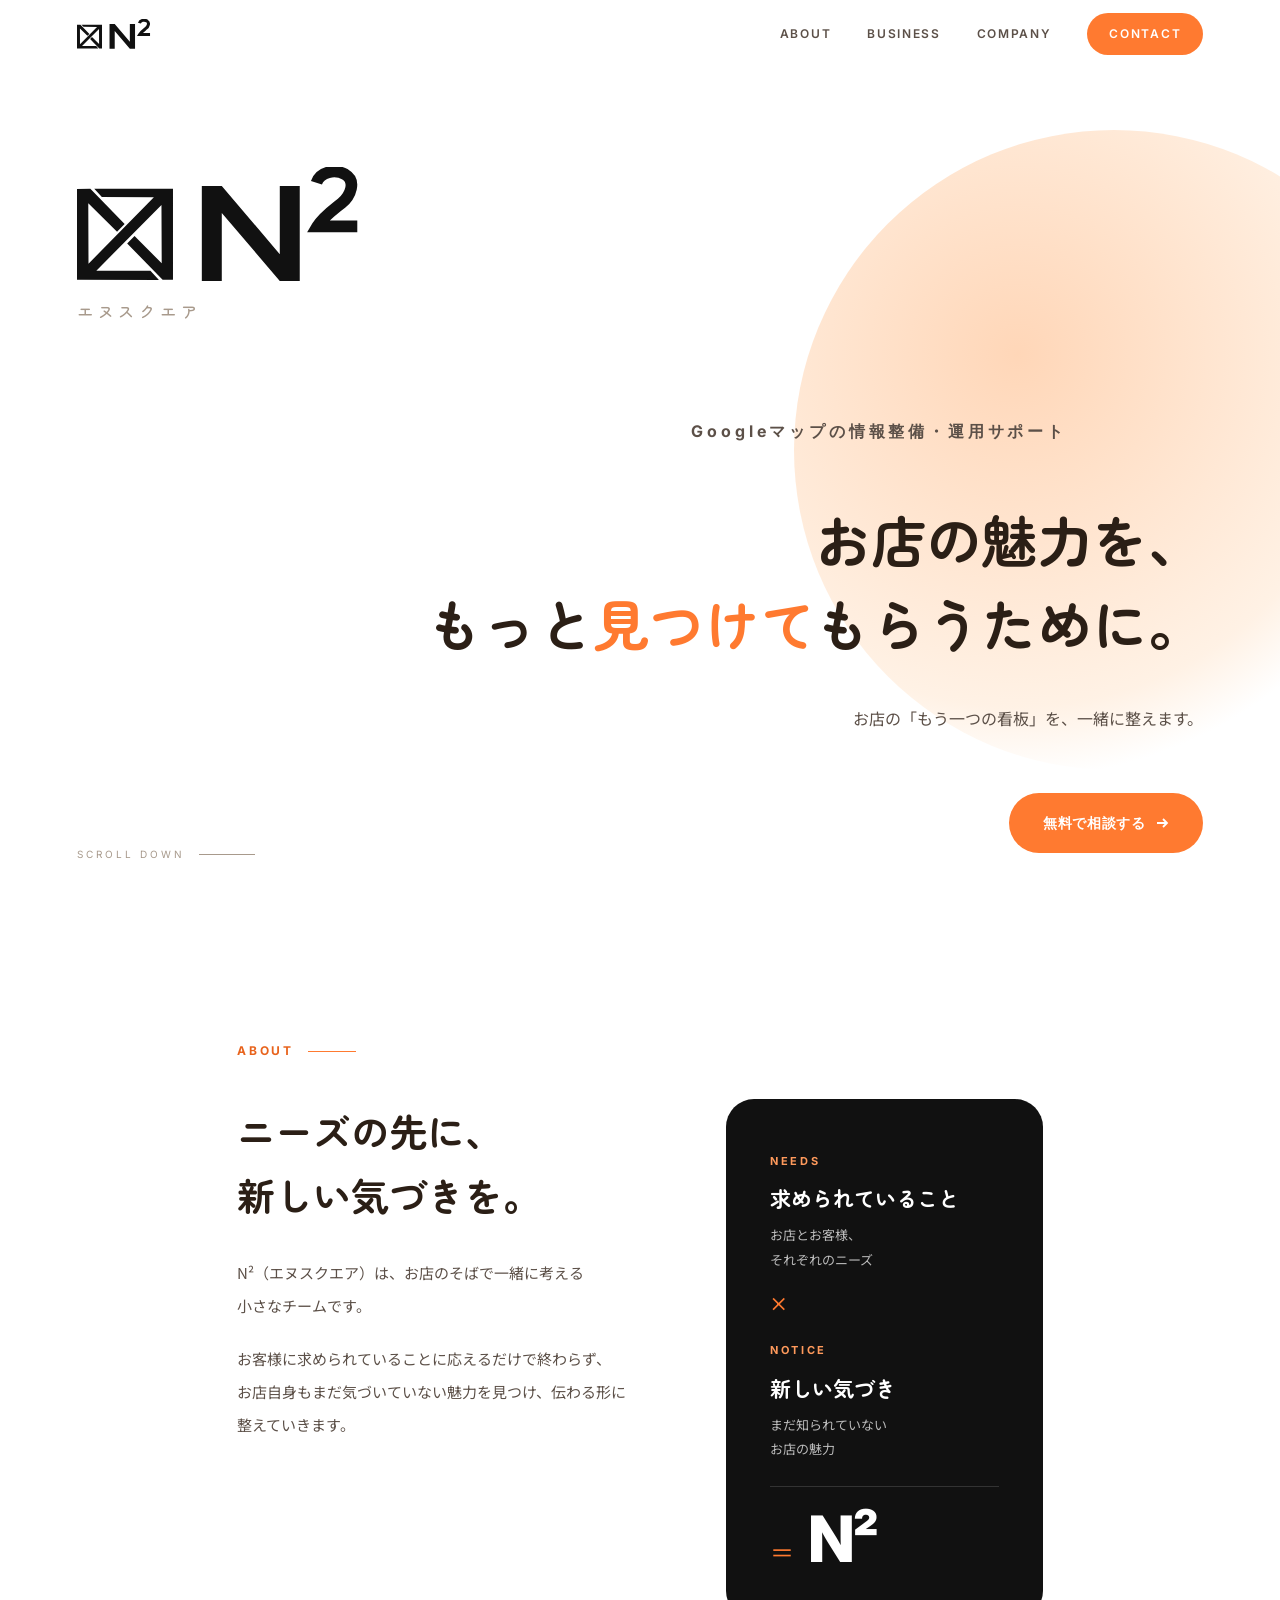
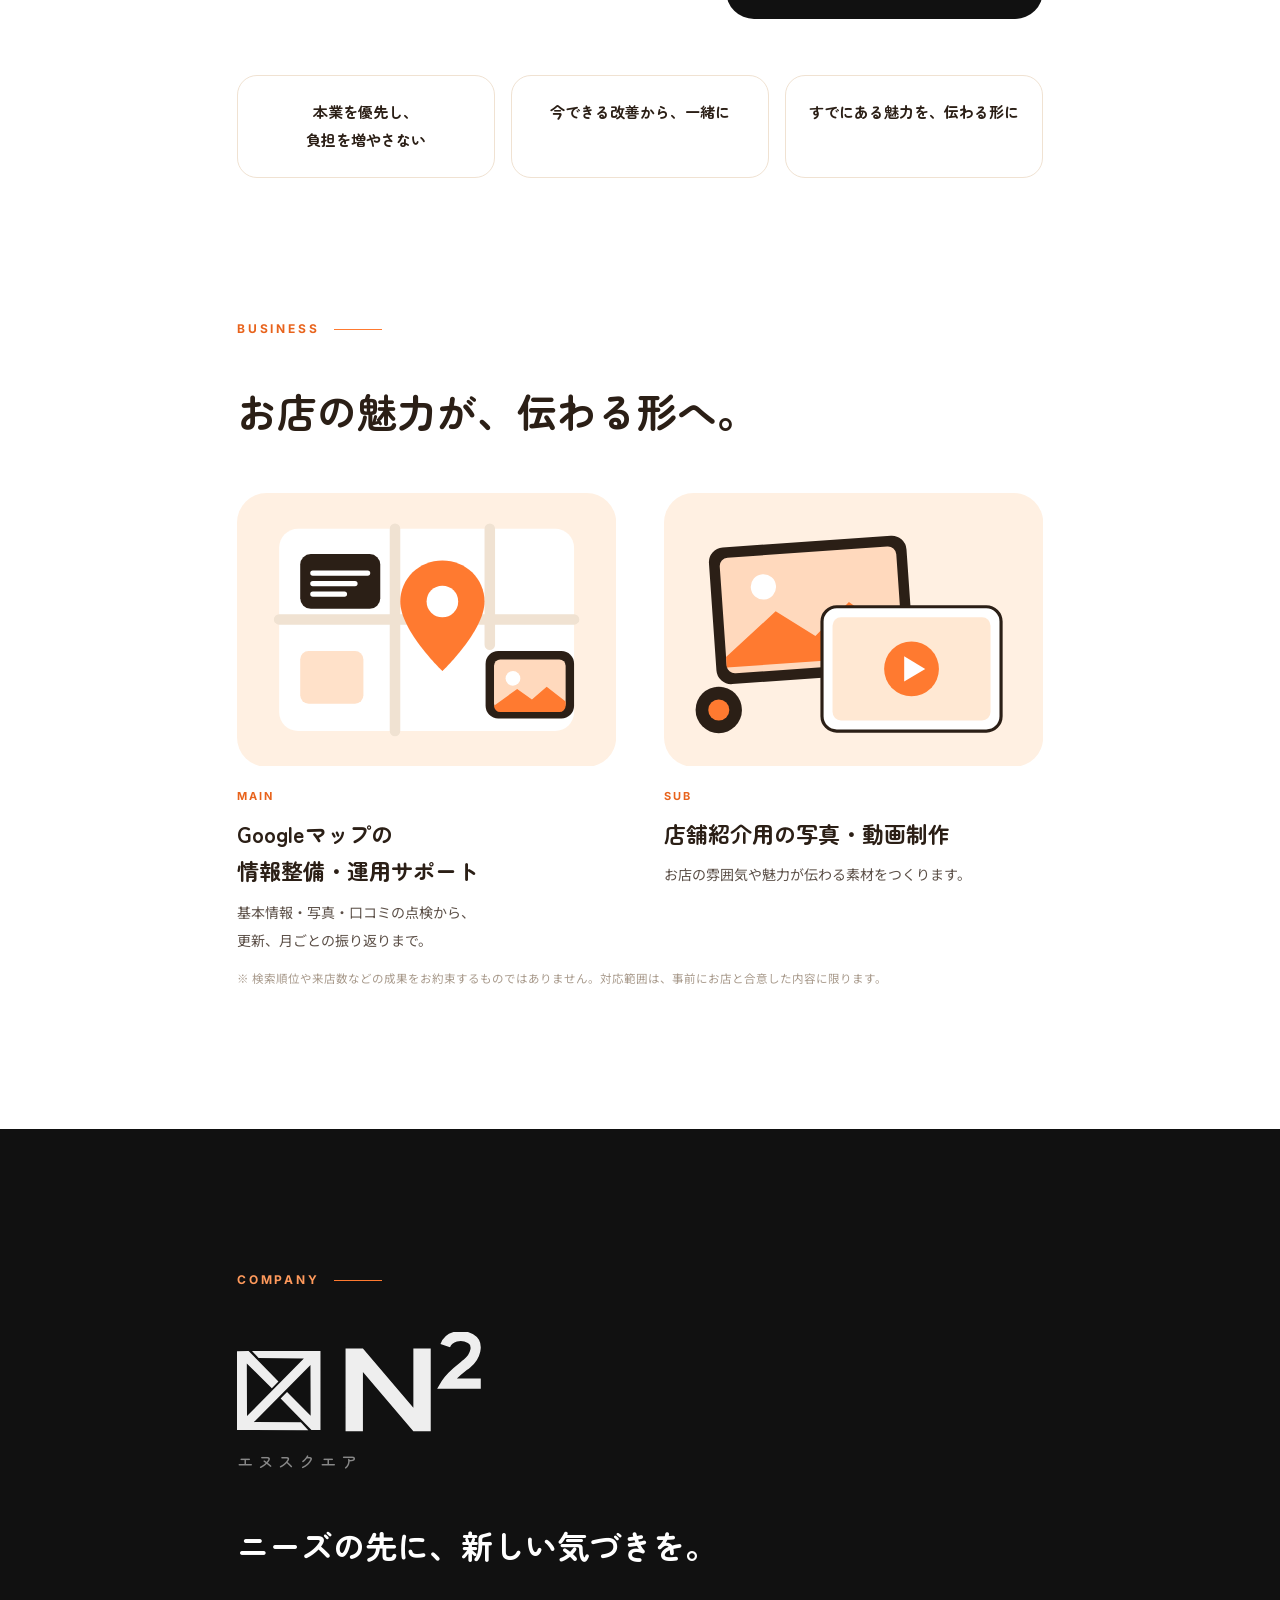
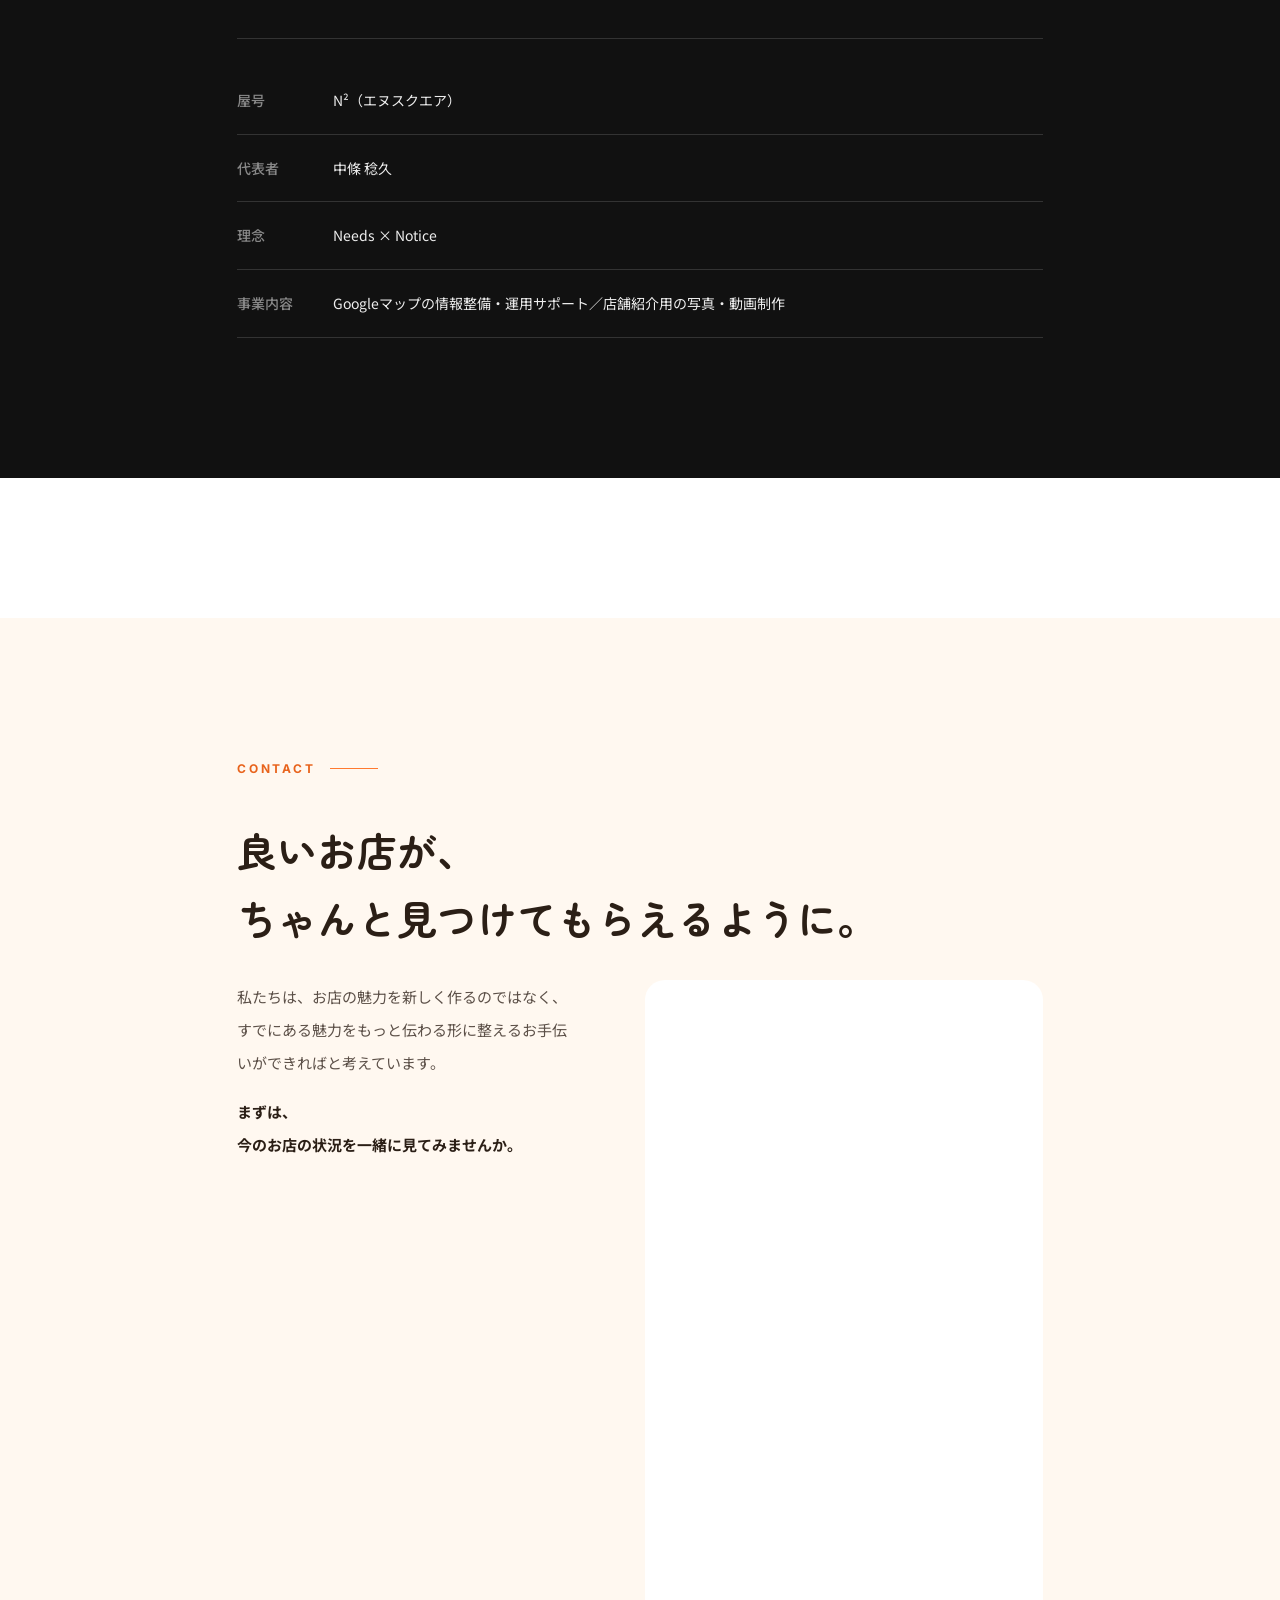
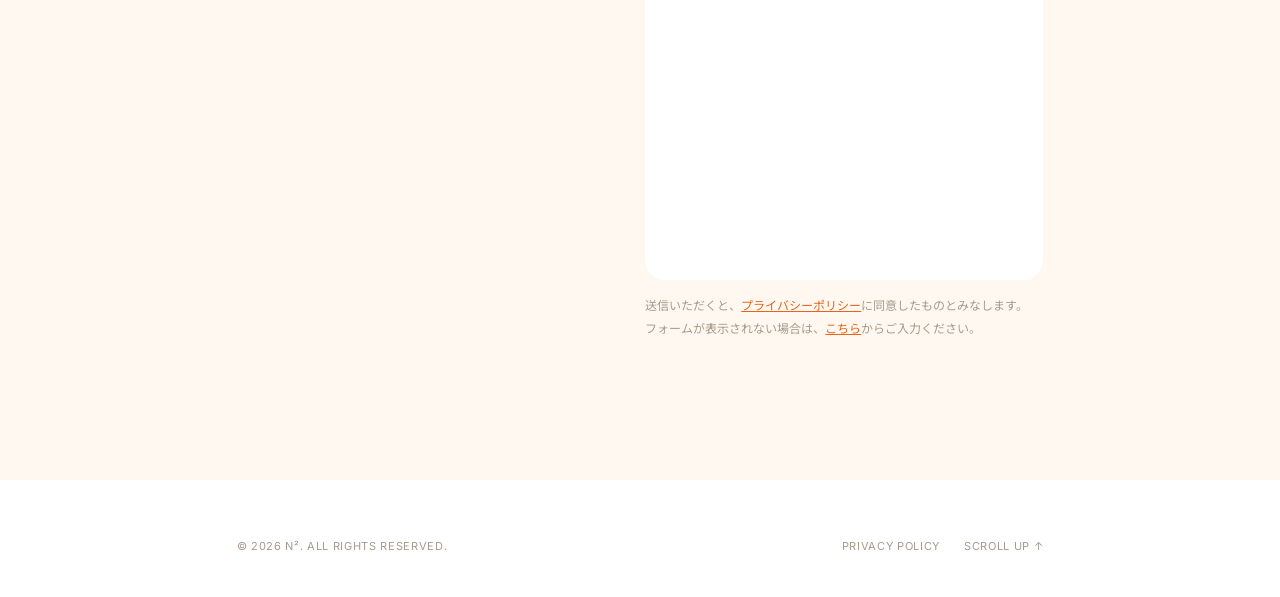
==== commit cccd3b2f: "ワンページ版サイトに差し替え" ====
--- a/index.html
+++ b/index.html
@@ -1,322 +1,120 @@
 <!DOCTYPE html>
 <html lang="ja">
 <head>
-<meta charset="UTF-8">
-<meta name="viewport" content="width=device-width, initial-scale=1.0">
-<link rel="preconnect" href="https://fonts.googleapis.com">
-<link href="https://fonts.googleapis.com/css2?family=Zen+Maru+Gothic:wght@500;700;900&family=Inter:wght@400;500;600;700;800&family=Noto+Sans+JP:wght@400;500;700&display=swap" rel="stylesheet">
+<meta charset="UTF-8"><meta name="viewport" content="width=device-width, initial-scale=1.0">
+<title>N²（エヌスクエア）｜Googleマップの情報整備・運用サポート</title>
+<meta name="description" content="お店の「もう一つの看板」Googleマップの情報整備・運用サポート。N²（エヌスクエア）は、お店のそばで一緒に考える小さなチームです。">
+<link rel="preconnect" href="https://fonts.googleapis.com"><link href="https://fonts.googleapis.com/css2?family=Zen+Maru+Gothic:wght@500;700&family=Inter:wght@300;400;600;700;800&family=Noto+Sans+JP:wght@400;500;700&display=swap" rel="stylesheet">
+<link rel="icon" href="logo.svg" type="image/svg+xml">
 <link rel="stylesheet" href="style.css">
-<title>N²（エヌスクエア）｜地域で選ばれる理由をつくる 地域集客パートナー</title>
-<meta name="description" content="Googleマップ・SNS・ショート動画を連動させ、来店数・問い合わせ数・体験予約数を増やす運用支援。地域の店舗・教室を支援しています。">
 </head>
-<body>
-<!-- ── MOBILE NAV DRAWER ── -->
-<div class="mobile-nav" id="mobileNav">
-  <a href="pain.html" onclick="closeMobileNav()">お悩み</a>
-  <a href="results.html" onclick="closeMobileNav()">成果</a>
-  <a href="approach.html" onclick="closeMobileNav()">アプローチ</a>
-  <a href="industries.html" onclick="closeMobileNav()">業種別支援</a>
-  <a href="reasons.html" onclick="closeMobileNav()">選ばれる理由</a>
-  <a href="flow.html" onclick="closeMobileNav()">流れ</a>
-  <a href="faq.html" onclick="closeMobileNav()">FAQ</a>
-  <div class="mobile-nav-cta">
-    <a href="contact.html" class="btn-primary" onclick="closeMobileNav()" style="justify-content:center;width:100%">
-      無料相談する
-      <svg viewBox="0 0 14 14" stroke="currentColor" fill="none" stroke-width="1.8"><path d="M2 7h10M8 3l4 4-4 4"/></svg>
-    </a>
+<body id="top">
+<header class="header">
+  <a href="#top" class="logo"><img src="logo-full.svg" alt="N²" class="logo-full"></a>
+  <button class="burger" aria-label="メニュー" aria-expanded="false"><span></span><span></span></button>
+  <nav class="nav">
+    <a href="#about">ABOUT</a>
+    <a href="#business">BUSINESS</a>
+    <a href="#company">COMPANY</a>
+    <a href="#contact" class="nav-contact">CONTACT</a>
+  </nav>
+</header>
+<main>
+<section class="hero"><div class="wrap">
+  <div class="brand"><img src="logo-full.svg" alt="N²（エヌスクエア）" class="brand-full"><small>エヌスクエア</small></div>
+  <div class="hero-copy">
+    <p class="hero-sub">Googleマップの情報整備・運用サポート</p>
+    <h1><span class="l"><span class="nb">お店の魅力を、</span></span><span class="l"><span class="nb">もっと<em>見つけて</em></span><span class="nb">もらうために。</span></span></h1>
+    <p class="hero-p"><span class="nb">お店の「もう一つの看板」を、</span><span class="nb">一緒に整えます。</span></p>
+    <a href="#contact" class="btn btn-main">無料で相談する <svg width="14" height="14" viewBox="0 0 14 14" fill="none" stroke="currentColor" stroke-width="1.8"><path d="M2 7h10M8 3l4 4-4 4"/></svg></a>
   </div>
-</div>
+</div><span class="scroll">SCROLL DOWN</span></section>
 
-<!-- ── NAV ── -->
-<nav class="nav" id="mainNav">
-  <a href="index.html" class="nav-logo"><span class="dot"></span>N²</a>
-  <ul class="nav-links">
-    <li><a href="pain.html">お悩み</a></li>
-    <li><a href="results.html">成果</a></li>
-    <li><a href="approach.html">アプローチ</a></li>
-    <li><a href="industries.html">業種別支援</a></li>
-    <li><a href="reasons.html">選ばれる理由</a></li>
-    <li><a href="flow.html">流れ</a></li>
-    <li><a href="faq.html">FAQ</a></li>
-  </ul>
-  <div class="nav-right">
-    <a href="contact.html" class="nav-cta">無料相談する</a>
-    <button class="nav-hamburger" onclick="toggleMobileNav()" aria-label="メニュー">
-      <span></span><span></span><span></span>
-    </button>
-  </div>
-</nav>
-
-<!-- ════════════════ HERO ════════════════ -->
-<section class="hero">
-  <div class="hero-dots"></div>
-  <div class="hero-orb1"></div>
-  <div class="hero-orb2"></div>
-
-  <div class="hero-inner">
-    <div class="hero-badge">地域集客パートナー</div>
-
-    <h1 class="hero-h1">
-      地域で<span class="hl">選ばれる理由</span>をつくる。
-    </h1>
-
-    <p class="hero-sub">
-      Googleマップ・SNS・ショート動画を連動させ、来店数・問い合わせ数・体験予約数を継続的に増やす運用支援をおこないます。
-    </p>
-
-    <div class="hero-actions">
-      <a href="contact.html" class="btn-primary">
-        無料相談する（完全無料）
-        <svg viewBox="0 0 14 14" stroke="currentColor" fill="none" stroke-width="1.8"><path d="M2 7h10M8 3l4 4-4 4"/></svg>
-      </a>
-      <a href="results.html" class="btn-secondary">
-        成果イメージを見る
-      </a>
+<section id="about"><div class="wrap">
+  <div class="label rv">ABOUT</div>
+  <div class="split">
+    <div class="rv">
+      <h2 class="h2"><span class="nb">ニーズの先に、</span><span class="nb">新しい気づきを。</span></h2>
+      <p class="lead"><span class="nb">N²（エヌスクエア）は、</span><span class="nb">お店のそばで一緒に考える</span><span class="nb">小さなチームです。</span></p>
+      <p class="lead" style="margin-top:20px"><span class="nb">お客様に求められていることに</span><span class="nb">応えるだけで終わらず、</span><span class="nb">お店自身もまだ気づいていない魅力を</span><span class="nb">見つけ、</span><span class="nb">伝わる形に</span><span class="nb">整えていきます。</span></p>
+    </div>
+    <div class="rv nn">
+      <div class="nn-row"><small>NEEDS</small><b>求められていること</b><p>お店とお客様、<br>それぞれのニーズ</p></div>
+      <div class="nn-x">×</div>
+      <div class="nn-row"><small>NOTICE</small><b>新しい気づき</b><p>まだ知られていない<br>お店の魅力</p></div>
+      <div class="nn-eq"><span>＝</span><em>N²</em></div>
     </div>
   </div>
+  <ul class="vals rv">
+    <li><span class="nb">本業を優先し、</span><span class="nb">負担を増やさない</span></li>
+    <li><span class="nb">今できる改善から、</span><span class="nb">一緒に</span></li>
+    <li><span class="nb">すでにある魅力を、</span><span class="nb">伝わる形に</span></li>
+  </ul>
+</div></section>
 
-  <div class="hero-stat-floats">
-    <div class="hero-stat-float">
-      <div class="n">+240%</div>
-      <div class="l">MAP経由<br>問い合わせ増</div>
+<section id="business"><div class="wrap">
+  <div class="label rv">BUSINESS</div>
+  <h2 class="h2 rv"><span class="nb">お店の魅力が、</span><span class="nb">伝わる形へ。</span></h2>
+  <div class="biz2">
+    <article class="rv"><svg viewBox="0 0 360 260" class="ill" role="img" aria-label="Googleマップの情報整備">
+<rect width="360" height="260" rx="28" fill="#fff0e2"/>
+<rect x="40" y="34" width="280" height="192" rx="18" fill="#fff"/>
+<g stroke="#f0e2d2" stroke-width="10" fill="none" stroke-linecap="round"><path d="M40 120h280M150 34v192M240 34v110"/></g>
+<rect x="60" y="150" width="60" height="50" rx="8" fill="#ffe1c9"/><rect x="260" y="160" width="40" height="46" rx="8" fill="#ffe1c9"/>
+<path d="M195 64c-22 0-40 17-40 39 0 28 40 66 40 66s40-38 40-66c0-22-18-39-40-39z" fill="#ff7a30"/><circle cx="195" cy="103" r="15" fill="#fff"/>
+<g transform="translate(236 150)"><rect width="84" height="64" rx="12" fill="#2b1f16"/><rect x="8" y="8" width="68" height="48" rx="6" fill="#ffd9bd"/><circle cx="26" cy="26" r="7" fill="#fff"/><path d="M8 52l22-16 14 10 14-12 18 14v4a6 6 0 01-6 6H14a6 6 0 01-6-6z" fill="#ff7a30"/></g>
+<g transform="translate(60 58)"><rect width="76" height="52" rx="10" fill="#2b1f16"/><path d="M12 18h52M12 28h40M12 38h30" stroke="#fff" stroke-width="5" stroke-linecap="round"/></g>
+</svg>
+      <span class="tag2">MAIN</span><h3><span class="nb">Googleマップの</span><span class="nb">情報整備・運用サポート</span></h3>
+      <p><span class="nb">基本情報・写真・口コミの点検から、</span><span class="nb">更新、月ごとの振り返りまで。</span></p></article>
+    <article class="rv"><svg viewBox="0 0 360 260" class="ill" role="img" aria-label="店舗紹介用の写真・動画">
+<rect width="360" height="260" rx="28" fill="#fff0e2"/>
+<rect x="46" y="46" width="188" height="130" rx="14" fill="#2b1f16" transform="rotate(-4 140 111)"/>
+<rect x="56" y="56" width="168" height="110" rx="8" fill="#ffd9bd" transform="rotate(-4 140 111)"/>
+<path d="M56 150l50-40 36 26 34-30 48 40v14H56z" fill="#ff7a30" transform="rotate(-4 140 111)"/>
+<circle cx="96" cy="86" r="12" fill="#fff" transform="rotate(-4 140 111)"/>
+<rect x="150" y="108" width="170" height="118" rx="14" fill="#fff" stroke="#2b1f16" stroke-width="3"/>
+<rect x="160" y="118" width="150" height="98" rx="8" fill="#ffe8d3"/>
+<circle cx="235" cy="167" r="26" fill="#ff7a30"/><path d="M228 155l20 12-20 12z" fill="#fff"/>
+<circle cx="52" cy="206" r="22" fill="#2b1f16"/><circle cx="52" cy="206" r="10" fill="#ff7a30"/>
+</svg>
+      <span class="tag2">SUB</span><h3><span class="nb">店舗紹介用の</span><span class="nb">写真・動画制作</span></h3>
+      <p><span class="nb">お店の雰囲気や魅力が</span><span class="nb">伝わる素材をつくります。</span></p></article>
+  </div>
+  <p class="src rv">※ 検索順位や来店数などの成果をお約束するものではありません。対応範囲は、事前にお店と合意した内容に限ります。</p>
+</div></section>
+
+<section id="company" class="co"><div class="wrap">
+  <div class="label rv">COMPANY</div>
+  <div class="co-top rv"><div><img src="logo-full.svg" alt="N²" class="co-full"><small>エヌスクエア</small></div></div>
+  <p class="co-copy rv"><span class="nb">ニーズの先に、</span><span class="nb">新しい気づきを。</span></p>
+  <div class="co-grid rv"><dl>
+      <div><dt>屋号</dt><dd>N²（エヌスクエア）</dd></div>
+      <div><dt>代表者</dt><dd>中條 稔久</dd></div>
+      <div><dt>理念</dt><dd>Needs × Notice</dd></div>
+      <div><dt>事業内容</dt><dd><span class="nb">Googleマップの情報整備・運用サポート／</span><span class="nb">店舗紹介用の写真・動画制作</span></dd></div>
+    </dl></div>
+</div></section>
+
+<section id="contact" class="contact"><div class="wrap">
+  <div class="label rv">CONTACT</div>
+  <h2 class="h2 rv"><span class="nb">良いお店が、</span><span class="nb">ちゃんと見つけてもらえるように。</span></h2>
+  <div class="contact-grid">
+    <div class="rv">
+      <p class="lead">私たちは、お店の魅力を新しく作るのではなく、すでにある魅力をもっと伝わる形に整えるお手伝いができればと考えています。</p>
+      <p class="lead" style="margin-top:16px;font-weight:700;color:var(--ink)">まずは、今のお店の状況を一緒に見てみませんか。</p>
     </div>
-    <div class="hero-stat-float">
-      <div class="n">圏外→1位</div>
-      <div class="l">Googleマップ<br>順位改善</div>
+    <div class="gform rv">
+      <iframe src="https://docs.google.com/forms/d/e/1FAIpQLScyV5Wi-Rsf-_AWW0HZuoRVBFA8NGmqoDZjpRpfI9PmKEPECg/viewform?embedded=true" title="お問い合わせフォーム" loading="lazy" width="100%" height="900" frameborder="0" marginheight="0" marginwidth="0">読み込んでいます…</iframe>
+      <p class="gform-note">送信いただくと、<a href="privacy.html" target="_blank" rel="noopener">プライバシーポリシー</a>に同意したものとみなします。<br>フォームが表示されない場合は、<a href="https://docs.google.com/forms/d/e/1FAIpQLScyV5Wi-Rsf-_AWW0HZuoRVBFA8NGmqoDZjpRpfI9PmKEPECg/viewform" target="_blank" rel="noopener">こちら</a>からご入力ください。</p>
     </div>
   </div>
-</section>
-
-<!-- ════════════════ PAIN summary ════════════════ -->
-<section class="section-block">
-  <div class="section-block-inner">
-    <div class="section-block-header reveal">
-      <div>
-        <span class="eyebrow">OUR MISSION</span>
-        <h2 class="section-block-title">集客代行ではなく、<br>"来店を増やすための運用"を行なってます。</h2>
-      </div>
-      <a href="pain.html" class="section-block-link">
-        詳しく見る
-        <svg viewBox="0 0 14 14"><path d="M2 7h10M8 3l4 4-4 4"/></svg>
-      </a>
-    </div>
-
-    <div class="summary-grid">
-      <div class="summary-card reveal reveal-delay-1">
-        <div class="summary-icon">
-          <svg viewBox="0 0 20 20"><circle cx="10" cy="10" r="8"/><path d="M10 6v4l3 3"/></svg>
-        </div>
-        <h3 class="summary-card-title">Googleマップで競合に負けている</h3>
-        <p class="summary-card-desc">検索しても自社名が出てこない。競合が上位を独占している状態。</p>
-      </div>
-      <div class="summary-card reveal reveal-delay-2">
-        <div class="summary-icon">
-          <svg viewBox="0 0 20 20"><rect x="3" y="3" width="14" height="14" rx="3"/><circle cx="7" cy="10" r="1"/><circle cx="10" cy="10" r="1"/><circle cx="13" cy="10" r="1"/></svg>
-        </div>
-        <h3 class="summary-card-title">Instagramを更新できていない</h3>
-        <p class="summary-card-desc">アカウントはあるが投稿が続かない。何を発信すべきかわからない。</p>
-      </div>
-      <div class="summary-card reveal reveal-delay-3">
-        <div class="summary-icon">
-          <svg viewBox="0 0 20 20"><path d="M12 2L2 7l10 5 10-5-10-5z"/><path d="M2 17l10 5 10-5M2 12l10 5 10-5"/></svg>
-        </div>
-        <h3 class="summary-card-title">広告費をかけても効果が出ない</h3>
-        <p class="summary-card-desc">毎月広告費を払っているのに、問い合わせが増えない。</p>
-      </div>
-    </div>
-  </div>
-</section>
-
-<!-- ════════════════ RESULTS summary ════════════════ -->
-<section class="section-block alt">
-  <div class="section-block-inner">
-    <div class="section-block-header reveal">
-      <div>
-        <span class="eyebrow">RESULTS</span>
-        <h2 class="section-block-title">運用前と運用後の変化イメージ</h2>
-      </div>
-      <a href="results.html" class="section-block-link">
-        詳しい成果データを見る
-        <svg viewBox="0 0 14 14"><path d="M2 7h10M8 3l4 4-4 4"/></svg>
-      </a>
-    </div>
-
-    <div class="results-metrics">
-      <div class="results-metric-card reveal reveal-delay-1">
-        <div class="rmc-num" data-count="85">0<span class="rmc-unit">件+</span></div>
-        <div class="rmc-label">口コミ数<br>増加実績</div>
-        <span class="rmc-tag">REVIEW</span>
-      </div>
-      <div class="results-metric-card reveal reveal-delay-2">
-        <div class="rmc-num" data-count="240">0<span class="rmc-unit">%</span></div>
-        <div class="rmc-label">問い合わせ数<br>最大増加率</div>
-        <span class="rmc-tag">INQUIRY</span>
-      </div>
-      <div class="results-metric-card reveal reveal-delay-3">
-        <div class="rmc-num" data-count="716">0<span class="rmc-unit">%</span></div>
-        <div class="rmc-label">Web流入数<br>最大増加率</div>
-        <span class="rmc-tag">TRAFFIC</span>
-      </div>
-      <div class="results-metric-card reveal reveal-delay-4">
-        <div class="rmc-num" data-count="3">0<span class="rmc-unit">ヶ月〜</span></div>
-        <div class="rmc-label">効果が出始める<br>目安期間</div>
-        <span class="rmc-tag">TIMELINE</span>
-      </div>
-    </div>
-  </div>
-</section>
-
-<!-- ════════════════ APPROACH summary ════════════════ -->
-<section class="section-block">
-  <div class="section-block-inner">
-    <div class="section-block-header reveal">
-      <div>
-        <span class="eyebrow">OUR APPROACH</span>
-        <h2 class="section-block-title">3つを連動させて、来店につなげます</h2>
-      </div>
-      <a href="approach.html" class="section-block-link">
-        アプローチを詳しく見る
-        <svg viewBox="0 0 14 14"><path d="M2 7h10M8 3l4 4-4 4"/></svg>
-      </a>
-    </div>
-
-    <div class="summary-grid">
-      <div class="summary-card reveal reveal-delay-1">
-        <div class="summary-icon">
-          <svg viewBox="0 0 20 20"><circle cx="10" cy="9" r="3.2"/><path d="M10 2C6.13 2 3 5.13 3 9c0 5.25 7 11 7 11s7-5.75 7-11c0-3.87-3.13-7-7-7z"/></svg>
-        </div>
-        <h3 class="summary-card-title">Googleマップ最適化</h3>
-        <p class="summary-card-desc">「今すぐ行きたい」ユーザーに的確にリーチし、来店動機を作ります。</p>
-      </div>
-      <div class="summary-card reveal reveal-delay-2">
-        <div class="summary-icon">
-          <svg viewBox="0 0 20 20"><rect x="3" y="3" width="14" height="14" rx="4"/><circle cx="10" cy="10" r="3.2"/><circle cx="14" cy="6" r="1"/></svg>
-        </div>
-        <h3 class="summary-card-title">SNS運用</h3>
-        <p class="summary-card-desc">Instagram・TikTokで認知を広げ、来店したくなる空気感を発信します。</p>
-      </div>
-      <div class="summary-card reveal reveal-delay-3">
-        <div class="summary-icon">
-          <svg viewBox="0 0 20 20"><rect x="2" y="6" width="13" height="11" rx="1.5"/><path d="M15 9l5-3v9l-5-3"/></svg>
-        </div>
-        <h3 class="summary-card-title">ショート動画制作</h3>
-        <p class="summary-card-desc">15〜60秒の動画で雰囲気を伝え、不安を取り除き予約につなげます。</p>
-      </div>
-    </div>
-  </div>
-</section>
-
-<!-- ════════════════ INDUSTRIES summary ════════════════ -->
-<section class="section-block alt">
-  <div class="section-block-inner">
-    <div class="section-block-header reveal">
-      <div>
-        <span class="eyebrow">BY INDUSTRY</span>
-        <h2 class="section-block-title">業種ごとに異なる集客課題に対応します</h2>
-      </div>
-      <a href="industries.html" class="section-block-link">
-        業種別の支援内容を見る
-        <svg viewBox="0 0 14 14"><path d="M2 7h10M8 3l4 4-4 4"/></svg>
-      </a>
-    </div>
-
-    <div class="summary-grid">
-      <div class="summary-card reveal reveal-delay-1">
-        <div class="summary-icon">
-          <svg viewBox="0 0 20 20"><path d="M10 2l3 5h-6z"/><rect x="6" y="9" width="8" height="8" rx="1"/></svg>
-        </div>
-        <h3 class="summary-card-title">整骨院｜新患獲得</h3>
-        <p class="summary-card-desc">地域×症状での検索上位獲得と、先生の人柄を伝える動画で新患を増やします。</p>
-      </div>
-      <div class="summary-card reveal reveal-delay-2">
-        <div class="summary-icon">
-          <svg viewBox="0 0 20 20"><circle cx="10" cy="6" r="3"/><path d="M5 18c0-3 2.5-5 5-5s5 2 5 5"/></svg>
-        </div>
-        <h3 class="summary-card-title">パーソナルジム｜体験予約獲得</h3>
-        <p class="summary-card-desc">ビフォーアフター動画とMap対策で、体験予約を安定的に獲得します。</p>
-      </div>
-      <div class="summary-card reveal reveal-delay-3">
-        <div class="summary-icon">
-          <svg viewBox="0 0 20 20"><path d="M3 6l7-3 7 3-7 3z"/><path d="M5 9v5c0 1 2 2 5 2s5-1 5-2V9"/></svg>
-        </div>
-        <h3 class="summary-card-title">学習塾｜無料体験獲得</h3>
-        <p class="summary-card-desc">授業の雰囲気を伝える発信で、無料体験の申し込みを増やします。</p>
-      </div>
-    </div>
-  </div>
-</section>
-
-<!-- ════════════════ ABOUT teaser ════════════════ -->
-<section class="section-block">
-  <div class="section-block-inner">
-    <div class="about-teaser reveal">
-      <div>
-        <span class="eyebrow">ABOUT N²</span>
-        <h2 class="section-block-title"><span class="nb">ニーズの先に、</span><span class="nb">新しい気づきを。</span></h2>
-        <p class="about-teaser-text">理念は「Needs × Notice」。求められていることに応えるだけでなく、その先にある気づきまでご一緒します。</p>
-      </div>
-      <a href="about.html" class="btn-secondary">
-        運営者情報を見る
-        <svg viewBox="0 0 14 14" stroke="currentColor" fill="none" stroke-width="1.8" width="14" height="14"><path d="M2 7h10M8 3l4 4-4 4"/></svg>
-      </a>
-    </div>
-  </div>
-</section>
-
-<!-- ════════════════ CTA BAND ════════════════ -->
-<section class="section-block">
-  <div class="cta-band reveal">
-    <div class="cta-band-title">
-      まずは無料相談で、<br>今の課題を一緒に確認しませんか？
-    </div>
-    <div class="cta-band-actions">
-      <a href="contact.html" class="btn-cta-white">
-        無料相談を申し込む
-        <svg viewBox="0 0 14 14" stroke="currentColor" fill="none" stroke-width="1.8" width="14" height="14"><path d="M2 7h10M8 3l4 4-4 4"/></svg>
-      </a>
-      <a href="reasons.html" class="btn-cta-outline">選ばれる理由を見る</a>
-    </div>
-  </div>
-</section>
-
-<!-- ════════════════ FOOTER ════════════════ -->
-<footer class="footer">
-  <div class="footer-inner">
-    <div>
-      <div class="footer-brand-name"><span class="dot"></span>N²</div>
-      <div class="footer-brand-tagline">ニーズの先に、新しい気づきを。<br>地域集客パートナー</div>
-    </div>
-    <ul class="footer-nav">
-      <li><a href="index.html">TOP</a></li>
-      <li><a href="pain.html">お悩み</a></li>
-      <li><a href="results.html">成果</a></li>
-      <li><a href="approach.html">アプローチ</a></li>
-      <li><a href="industries.html">業種別支援</a></li>
-      <li><a href="reasons.html">選ばれる理由</a></li>
-      <li><a href="flow.html">流れ</a></li>
-      <li><a href="faq.html">FAQ</a></li>
-      <li><a href="contact.html">お問い合わせ</a></li>
-      <li><a href="about.html">運営者情報</a></li>
-      <li><a href="privacy.html">プライバシーポリシー</a></li>
-    </ul>
-  </div>
-  <div class="footer-bottom">
-    <span class="footer-copy">© 2026 N². ALL RIGHTS RESERVED.</span>
-  </div>
-</footer>
-
-<!-- FLOATING CTA -->
-<div class="float-cta" id="floatCta">
-  <a href="contact.html" class="float-btn line">
-    <svg viewBox="0 0 18 18" fill="white" width="16" height="16"><path d="M9 1C4.58 1 1 4.13 1 8.01c0 3.39 2.69 6.24 6.35 6.85.47.09 1.11.27 1.27.62.14.32.09.82.04 1.14l-.2 1.23c-.06.35-.28 1.37 1.2.75 1.49-.63 8.03-4.73 10.96-8.1A6.9 6.9 0 0017 8.01C17 4.13 13.42 1 9 1z"/></svg>
-    LINE相談
-  </a>
-  <a href="contact.html" class="float-btn primary">
-    無料相談する
-    <svg viewBox="0 0 14 14" stroke="currentColor" fill="none" stroke-width="1.8" width="14" height="14"><path d="M2 7h10M8 3l4 4-4 4"/></svg>
-  </a>
-</div>
-
+</div></section>
+</main>
+<footer class="footer"><div class="wrap">
+  <span>© 2026 N². ALL RIGHTS RESERVED.</span>
+  <nav><a href="privacy.html">PRIVACY POLICY</a><a href="#top">SCROLL UP ↑</a></nav>
+</div></footer>
 <script src="script.js"></script>
 </body>
 </html>
--- a/style.css
+++ b/style.css
@@ -1,763 +1,335 @@
-/* ════════════════════════════
-   TOKENS — オレンジ系ポップ・親近感
-════════════════════════════ */
-:root {
-  --white:   #ffffff;
-  --cream:   #fff8f0;
-  --border:  #ffe3c4;
-  --mid:     #a89a8c;
-  --body:    #5c5048;
-  --ink:     #2b1f16;
-
-  --accent:      #ff7a30;
-  --accent-deep: #e8631c;
-  --accent-soft: #fff0e2;
-  --accent-2:    #ffb238;
-  --accent-2-soft: #fff6e5;
-
-  --font-display: 'Zen Maru Gothic', 'Noto Sans JP', sans-serif;
-  --font-ui:      'Inter', sans-serif;
-  --font-body:    'Noto Sans JP', sans-serif;
-
-  --max: 1080px;
-  --pad-x: clamp(20px, 5vw, 80px);
-  --pad-section: clamp(64px, 10vw, 120px);
+:root{
+  --white:#fff; --cream:#fff8f0; --line:#f0e2d2;
+  --ink:#2b1f16; --body:#5c5048; --mid:#a89a8c;
+  --accent:#ff7a30; --accent-deep:#e8631c; --accent-soft:#fff0e2;
+  --display:'Zen Maru Gothic','Noto Sans JP',sans-serif;
+  --ui:'Inter',sans-serif; --text:'Noto Sans JP',sans-serif;
+  --pad:clamp(24px,6vw,96px); --max:960px; --gap:clamp(96px,16vw,200px);
 }
-
-*, *::before, *::after { box-sizing: border-box; margin: 0; padding: 0; }
-html { scroll-behavior: smooth; -webkit-font-smoothing: antialiased; }
-body {
-  font-family: var(--font-body);
-  background: var(--white);
-  color: var(--ink);
-  line-height: 1.85;
-  overflow-x: hidden;
+*,*::before,*::after{box-sizing:border-box;margin:0;padding:0}
+html{scroll-behavior:smooth;scroll-padding-top:72px;-webkit-font-smoothing:antialiased}
+body{font-family:var(--text);color:var(--ink);background:var(--white);line-height:1.9;overflow-x:hidden}
+a{color:inherit;text-decoration:none}
+button{font:inherit;border:0;background:none;cursor:pointer}
+h1,h2,h3,p,li,dd,dt,summary{word-break:keep-all;overflow-wrap:anywhere;line-break:strict}
+.nb{display:inline-block}
+:focus-visible{outline:2px solid var(--accent);outline-offset:3px}
+
+/* header */
+.header{position:fixed;inset:0 0 auto 0;z-index:50;height:68px;padding:0 var(--pad);display:flex;align-items:center;justify-content:space-between;background:rgba(255,255,255,.9);backdrop-filter:blur(12px)}
+.logo{font-family:var(--display);font-weight:700;font-size:18px;letter-spacing:.02em;display:flex;align-items:center;gap:8px}
+.logo i{width:8px;height:8px;border-radius:50%;background:var(--accent)}
+.nav{display:flex;gap:36px;align-items:center}
+.nav a{font-family:var(--ui);font-size:12px;font-weight:600;letter-spacing:.14em;color:var(--body);transition:color .2s}
+.nav a:hover{color:var(--accent-deep)}
+.nav .nav-contact{color:var(--white);background:var(--accent);padding:10px 22px;border-radius:100px}
+.nav .nav-contact:hover{color:var(--white);background:var(--accent-deep)}
+.burger{display:none;width:40px;height:40px;position:relative}
+.burger span{position:absolute;left:9px;right:9px;height:2px;background:var(--ink);border-radius:2px;transition:.3s}
+.burger span:nth-child(1){top:14px}.burger span:nth-child(2){top:24px}
+.burger[aria-expanded=true] span:nth-child(1){top:19px;transform:rotate(45deg)}
+.burger[aria-expanded=true] span:nth-child(2){top:19px;transform:rotate(-45deg)}
+
+/* layout */
+.wrap{max-width:var(--max);margin:0 auto;padding:0 var(--pad)}
+section{padding:var(--gap) 0}
+.label{font-family:var(--ui);font-size:12px;font-weight:700;letter-spacing:.24em;color:var(--accent-deep);display:flex;align-items:center;gap:14px;margin-bottom:36px}
+.label::after{content:'';width:48px;height:1px;background:var(--accent)}
+.h2{font-family:var(--display);font-weight:700;font-size:clamp(26px,4vw,40px);line-height:1.7;margin-bottom:28px}
+.lead{font-size:15px;color:var(--body);line-height:2.2;max-width:620px}
+
+/* hero */
+.hero{min-height:100svh;padding:120px 0 80px;display:flex;align-items:center;position:relative;overflow:hidden}
+.hero::before{content:'';position:absolute;right:-12vw;top:50%;width:min(60vw,640px);aspect-ratio:1;transform:translateY(-50%);border-radius:50%;background:radial-gradient(circle at 35% 35%,#ffd2b0,var(--accent-soft) 60%,transparent 72%);opacity:.9}
+.hero .wrap{position:relative}
+.hero-sub{font-family:var(--ui);font-size:12px;font-weight:700;letter-spacing:.24em;color:var(--accent-deep);margin-bottom:32px}
+.hero h1{font-family:var(--display);font-weight:700;font-size:clamp(36px,7vw,84px);line-height:1.5;letter-spacing:-.01em;margin-bottom:36px}
+.hero h1 em{font-style:normal;color:var(--accent)}
+.hero p{font-size:clamp(14px,1.5vw,16px);color:var(--body);line-height:2.2;max-width:520px;margin-bottom:48px}
+.scroll{position:absolute;left:var(--pad);bottom:36px;font-family:var(--ui);font-size:10px;letter-spacing:.3em;color:var(--mid);display:flex;align-items:center;gap:14px}
+.scroll::after{content:'';width:56px;height:1px;background:var(--mid)}
+
+.btn{display:inline-flex;align-items:center;gap:10px;font-family:var(--ui);font-size:14px;font-weight:700;letter-spacing:.04em;padding:17px 34px;border-radius:100px;transition:transform .2s,background .2s}
+.btn-main{background:var(--accent);color:var(--white)}
+.btn-main:hover{background:var(--accent-deep);transform:translateY(-2px)}
+.btn-line{background:#06C755;color:var(--white)}
+.btn-line:hover{transform:translateY(-2px)}
+
+/* about */
+.problems{list-style:none;margin-top:64px;border-top:1px solid var(--line)}
+.problems li{padding:22px 0;border-bottom:1px solid var(--line);font-size:15px;font-weight:500;display:flex;gap:18px;align-items:baseline}
+.problems li::before{content:'';width:6px;height:6px;border-radius:50%;background:var(--accent);flex-shrink:0;transform:translateY(-3px)}
+.about-end{margin-top:56px;font-family:var(--display);font-size:clamp(18px,2.4vw,24px);font-weight:700;line-height:1.9}
+
+/* business */
+.biz{border-top:1px solid var(--line)}
+.biz-row{display:grid;grid-template-columns:minmax(0,1fr) minmax(0,1.5fr);gap:clamp(24px,6vw,80px);padding:48px 0;border-bottom:1px solid var(--line)}
+.biz-row h3{font-family:var(--display);font-size:clamp(20px,2.6vw,26px);font-weight:700;line-height:1.6}
+.biz-row h3 small{display:block;font-family:var(--ui);font-size:11px;letter-spacing:.2em;color:var(--accent-deep);margin-bottom:10px}
+.biz-row p{font-size:14px;color:var(--body);line-height:2.1}
+.biz-sum{margin-top:56px;padding:40px;border-radius:24px;background:var(--cream);font-family:var(--display);font-size:clamp(17px,2.2vw,22px);font-weight:700;line-height:1.9;text-align:center}
+
+/* change */
+.compare{display:grid;grid-template-columns:1fr 1fr;gap:20px;margin-top:56px}
+.compare div{padding:36px 32px;border-radius:24px;background:var(--cream)}
+.compare div:last-child{background:var(--accent);color:var(--white)}
+.compare h3{font-family:var(--ui);font-size:12px;font-weight:700;letter-spacing:.24em;margin-bottom:20px;opacity:.7}
+.compare ul{list-style:none;font-size:14px;line-height:2.3}
+.note{margin-top:20px;font-size:12px;color:var(--mid);line-height:1.9}
+
+/* flow */
+.flow{list-style:none;border-top:1px solid var(--line);margin-top:56px}
+.flow li{display:grid;grid-template-columns:72px minmax(0,1fr);gap:8px 24px;padding:28px 0;border-bottom:1px solid var(--line)}
+.flow b{font-family:var(--ui);font-size:13px;font-weight:700;letter-spacing:.1em;color:var(--accent-deep);padding-top:4px}
+.flow h3{font-size:17px;font-weight:700}
+.flow p{grid-column:2;font-size:13.5px;color:var(--body);line-height:2}
+
+/* faq */
+.faq{margin-top:56px;border-top:1px solid var(--line)}
+.faq details{border-bottom:1px solid var(--line)}
+.faq summary{list-style:none;cursor:pointer;padding:26px 48px 26px 0;font-size:15px;font-weight:700;line-height:1.8;position:relative}
+.faq summary::-webkit-details-marker{display:none}
+.faq summary::after{content:'+';position:absolute;right:6px;top:50%;transform:translateY(-50%);font-family:var(--ui);font-size:22px;font-weight:300;color:var(--accent);transition:transform .25s}
+.faq details[open] summary::after{transform:translateY(-50%) rotate(45deg)}
+.faq details p{padding:0 48px 28px 0;font-size:14px;color:var(--body);line-height:2.1}
+
+/* company */
+.company{margin-top:56px;border-top:1px solid var(--line)}
+.company div{display:grid;grid-template-columns:160px minmax(0,1fr);padding:22px 0;border-bottom:1px solid var(--line);font-size:14px}
+.company dt{font-weight:700}
+.company dd{color:var(--body)}
+.philo{margin-top:72px;text-align:center}
+.philo b{display:block;font-family:var(--ui);font-weight:800;font-size:clamp(34px,6vw,64px);letter-spacing:-.02em;line-height:1.3}
+.philo b span{color:var(--accent);font-weight:600}
+.philo p{margin-top:16px;font-size:14px;color:var(--body);line-height:2.1}
+
+/* contact */
+.contact{background:var(--cream)}
+.contact-grid{display:grid;grid-template-columns:minmax(0,1fr) minmax(0,1.2fr);gap:clamp(32px,6vw,80px);margin-top:16px;align-items:start}
+.line-box{margin-top:36px;padding:24px;border-radius:20px;background:var(--white);display:flex;gap:20px;align-items:center;flex-wrap:wrap}
+.qr{width:96px;height:96px;border:2px dashed var(--accent);border-radius:12px;background:var(--accent-soft);display:grid;place-items:center;font-family:var(--ui);font-size:10px;font-weight:700;color:var(--accent-deep);text-align:center;overflow:hidden}
+.qr img{width:100%;height:100%;object-fit:cover}
+.line-box p{font-size:12.5px;color:var(--body);line-height:1.9;margin-top:8px}
+form{display:grid;gap:18px}
+label.f{display:grid;gap:8px;font-family:var(--ui);font-size:11px;font-weight:700;letter-spacing:.1em;color:var(--mid)}
+input,select,textarea{width:100%;font:inherit;font-size:14px;color:var(--ink);background:var(--white);border:1.5px solid var(--line);border-radius:12px;padding:14px 16px;outline:none;transition:border-color .2s}
+input:focus,select:focus,textarea:focus{border-color:var(--accent)}
+textarea{min-height:120px;resize:vertical}
+.consent{display:flex;gap:10px;align-items:flex-start;font-size:12.5px;color:var(--body);line-height:1.8}
+.consent input{width:16px;height:16px;margin-top:5px;accent-color:var(--accent);flex-shrink:0}
+.consent a{color:var(--accent-deep);font-weight:700;text-decoration:underline}
+form .btn{justify-content:center;width:100%}
+.form-note{font-size:11.5px;color:var(--mid);text-align:center}
+
+/* footer */
+.footer{padding:56px 0 40px;font-family:var(--ui);font-size:11px;color:var(--mid)}
+.footer .wrap{display:flex;justify-content:space-between;align-items:center;gap:16px;flex-wrap:wrap;letter-spacing:.06em}
+.footer a:hover{color:var(--accent-deep)}
+.footer nav{display:flex;gap:24px}
+
+/* reveal (JSがあるときだけ) */
+.js .rv{opacity:0;transform:translateY(20px);transition:opacity .8s ease,transform .8s ease}
+.js .rv.in{opacity:1;transform:none}
+@media (prefers-reduced-motion:reduce){html{scroll-behavior:auto}.js .rv{opacity:1;transform:none;transition:none}}
+
+/* mobile */
+@media (max-width:820px){
+  .burger{display:block}
+  .nav{position:fixed;inset:68px 0 auto 0;flex-direction:column;align-items:flex-start;gap:0;background:var(--white);padding:8px var(--pad) 28px;border-bottom:1px solid var(--line);transform:translateY(-130%);transition:transform .35s ease}
+  .nav.open{transform:none}
+  .nav a{width:100%;padding:16px 0;border-bottom:1px solid var(--line);font-size:13px}
+  .nav .nav-contact{margin-top:16px;text-align:center;border:0}
+  .biz-row,.compare,.contact-grid{grid-template-columns:1fr}
+  .company div{grid-template-columns:1fr;gap:4px}
+  .hero::before{right:-30vw;opacity:.7}
 }
-img { display: block; max-width: 100%; }
-a { color: inherit; text-decoration: none; }
-button { border: none; cursor: pointer; background: none; font-family: inherit; }
-
-/* 日本語の自然な改行：助詞・句読点の直後で改行されにくいよう調整 */
-.jp-text, h1, h2, h3, p {
-  word-break: keep-all;
-  overflow-wrap: anywhere;
-  line-break: strict;
+
+/* 調整 */
+.hero .wrap{max-width:none}
+.hero h1{font-size:clamp(34px,6.2vw,76px)}
+.hero p{max-width:640px}
+.h2-about{font-size:clamp(22px,3.3vw,34px)}
+.lead{max-width:720px}
+.line-box{flex-wrap:nowrap}
+.line-box>div:last-child{min-width:0}
+@media (max-width:820px){.line-box{flex-wrap:wrap}}
+.hero .wrap{width:100%;margin:0}
+
+/* ===== v2: 資料ベースの内容 ===== */
+:root{--gap:clamp(72px,11vw,140px)}
+section{padding:var(--gap) 0 0}
+.hero{padding-bottom:0}
+.contact{padding:var(--gap) 0;margin-top:var(--gap)}
+.hero h1 .l{display:block}
+.sub-h{font-family:var(--display);font-weight:700;font-size:clamp(18px,2.2vw,22px);line-height:1.8;margin:0 0 14px}
+.cards3{display:grid;grid-template-columns:repeat(3,minmax(0,1fr));gap:20px;margin-top:48px}
+.card{padding:32px 28px;border-radius:24px;background:var(--cream)}
+.card h3{font-family:var(--display);font-size:17px;font-weight:700;line-height:1.7;margin-bottom:14px}
+.card p{font-size:13.5px;color:var(--body);line-height:2}
+.card .q{background:var(--white);border-radius:14px;padding:16px 18px;font-size:13px;color:var(--body);line-height:1.9}
+.values{margin-top:40px;padding:32px;border-radius:24px;background:var(--cream)}
+.values h3{font-family:var(--display);font-size:16px;margin-bottom:12px}
+.values ul{list-style:none;font-size:14px;line-height:2.2}
+.values li::before{content:'';display:inline-block;width:8px;height:8px;border-radius:50%;background:var(--accent);margin-right:12px}
+.cap{margin-top:16px;font-size:13px;color:var(--accent-deep);font-weight:700}
+.sign{display:grid;grid-template-columns:1fr auto 1fr;gap:20px;align-items:center;margin-top:48px}
+.sign>div{padding:32px;border-radius:24px;background:var(--cream)}
+.sign h3{font-family:var(--display);font-size:18px;margin-bottom:6px}
+.sign p{font-size:13.5px;color:var(--body);line-height:2}
+.sign .eq{width:48px;height:48px;border-radius:50%;background:var(--accent);color:#fff;display:grid;place-items:center;font-family:var(--ui);font-size:22px;font-weight:700}
+.band{margin-top:20px;padding:26px 32px;border-radius:100px;background:var(--accent);color:#fff;text-align:center;font-family:var(--display);font-weight:700;font-size:clamp(15px,2vw,20px);line-height:1.8}
+.quote{margin-top:56px;font-size:13.5px;color:var(--body);line-height:2}
+.quote b{color:var(--ink)}
+.pillars{display:grid;grid-template-columns:repeat(3,minmax(0,1fr));gap:16px;margin-top:20px}
+.pillars div{padding:24px;border-radius:20px;border:1px solid var(--line);text-align:center}
+.pillars b{display:block;font-family:var(--display);font-size:18px;margin-bottom:6px;color:var(--accent-deep)}
+.pillars span{font-size:12.5px;color:var(--body);line-height:1.9}
+.warn{margin-top:20px;padding:22px 26px;border-radius:18px;background:var(--cream);font-size:13px;color:var(--body);line-height:2.1}
+.warn b{color:var(--ink)}
+.src{margin-top:14px;font-size:11.5px;color:var(--mid);line-height:1.9}
+.src a{text-decoration:underline}
+.data{display:grid;grid-template-columns:minmax(0,1.5fr) minmax(0,1fr);gap:20px;margin-top:48px}
+.bars{padding:32px;border-radius:24px;background:var(--cream)}
+.bars h3,.big h3{font-family:var(--display);font-size:15px;line-height:1.8;margin-bottom:22px}
+.bar{display:grid;grid-template-columns:120px 1fr 56px;gap:12px;align-items:center;margin-bottom:12px;font-size:13px;font-weight:700}
+.bar i{display:block;height:22px;border-radius:6px;background:var(--accent);transform-origin:left;transition:transform 1s ease}
+.bar.lt i{background:#ffb58a}
+.js .bars:not(.in) .bar i{transform:scaleX(0)}
+.bar em{font-style:normal;font-family:var(--ui);text-align:right}
+.big{padding:32px;border-radius:24px;background:var(--accent);color:#fff}
+.big h3{font-weight:500;font-size:14px}
+.big .n{font-family:var(--ui);font-weight:800;font-size:clamp(56px,8vw,88px);line-height:1;letter-spacing:-.03em}
+.big .n small{font-size:.4em;font-weight:700}
+.big p{margin-top:18px;font-size:13px;line-height:1.9;opacity:.95}
+.svc{display:grid;grid-template-columns:minmax(0,1.6fr) minmax(0,1fr);gap:20px;margin-top:48px}
+.svc-main{padding:40px;border-radius:28px;background:var(--accent);color:#fff}
+.tag{display:inline-block;padding:4px 14px;border-radius:100px;background:#fff;color:var(--accent-deep);font-size:12px;font-weight:700;margin-bottom:18px}
+.svc-main h3{font-family:var(--display);font-size:clamp(20px,2.6vw,28px);line-height:1.6;margin-bottom:12px}
+.svc-main p{font-size:14px;line-height:2;opacity:.95}
+.chips{display:flex;flex-wrap:wrap;gap:10px;margin:24px 0 16px}
+.chips span{padding:10px 18px;border-radius:14px;background:rgba(255,255,255,.2);font-size:13px;font-weight:700}
+.svc-sub{padding:40px 32px;border-radius:28px;background:var(--cream)}
+.svc-sub .tag{background:var(--accent-soft)}
+.svc-sub h3{font-family:var(--display);font-size:20px;line-height:1.7;margin-bottom:10px}
+.svc-sub p{font-size:13.5px;color:var(--body);line-height:2}
+.cycle{list-style:none;display:grid;grid-template-columns:repeat(4,minmax(0,1fr));gap:16px;margin-top:20px}
+.cycle li{padding:24px;border-radius:20px;border:1px solid var(--line)}
+.cycle b{display:block;font-family:var(--ui);font-size:11px;letter-spacing:.16em;color:var(--accent-deep);margin-bottom:8px}
+.cycle h3{font-family:var(--display);font-size:17px;margin-bottom:6px}
+.cycle p{font-size:12.5px;color:var(--body);line-height:1.9}
+.ex{margin-top:48px;border-top:1px solid var(--line)}
+.ex-row{display:grid;grid-template-columns:minmax(0,.9fr) minmax(0,1fr) minmax(0,1.1fr) minmax(0,1.1fr);gap:24px;padding:28px 0;border-bottom:1px solid var(--line);font-size:13px;line-height:2;color:var(--body)}
+.ex-row h3{font-family:var(--display);font-size:15px;color:var(--ink);line-height:1.8}
+.ex-row small{display:block;font-family:var(--ui);font-size:10px;font-weight:700;letter-spacing:.14em;color:var(--accent-deep)}
+.ex-row b{color:var(--ink)}
+.mon{margin-top:48px;border-radius:28px;background:var(--accent);color:#fff;padding:clamp(28px,5vw,56px);display:grid;grid-template-columns:minmax(0,1.2fr) minmax(0,1fr);gap:clamp(24px,5vw,56px)}
+.mon .price{font-family:var(--ui);font-weight:800;font-size:clamp(64px,10vw,112px);line-height:1;letter-spacing:-.03em}
+.mon .price small{font-size:.3em;font-weight:700;margin-left:6px}
+.mon dl>div{display:grid;grid-template-columns:72px 1fr;gap:12px;padding:14px 0;border-bottom:1px solid rgba(255,255,255,.3);font-size:14px;line-height:1.9}
+.mon dt{font-weight:700;opacity:.8}
+.mon ul{list-style:none;font-size:14px;line-height:2.1}
+.mon li{padding:8px 0 8px 26px;position:relative}
+.mon li::before{content:'✓';position:absolute;left:0;font-weight:800}
+.mon li.x::before{content:'!'}
+.mon h3{font-family:var(--display);font-size:16px;margin-bottom:10px}
+.mon-note{margin-top:16px;font-size:12px;color:var(--mid);line-height:1.9}
+.safe{margin-top:20px;padding:28px 32px;border-radius:24px;background:var(--cream);display:flex;gap:20px;align-items:flex-start}
+.safe b{display:block;font-family:var(--display);font-size:17px;margin-bottom:6px}
+.safe p{font-size:13.5px;color:var(--body);line-height:2}
+@media (max-width:820px){
+  .cards3,.pillars,.cycle,.data,.svc,.mon{grid-template-columns:1fr}
+  .sign{grid-template-columns:1fr}.sign .eq{justify-self:center}
+  .ex-row{grid-template-columns:1fr;gap:6px}
+  .bar{grid-template-columns:96px 1fr 50px}
+  .band{border-radius:24px;padding:22px}
 }
 
-.wrap { max-width: var(--max); margin: 0 auto; padding: 0 var(--pad-x); }
-
-.eyebrow {
-  font-family: var(--font-ui);
-  font-size: 11px;
-  font-weight: 700;
-  letter-spacing: 0.16em;
-  color: var(--accent-deep);
-  text-transform: uppercase;
-  margin-bottom: 16px;
-  display: inline-flex;
-  align-items: center;
-  gap: 8px;
+/* ===== v3 ===== */
+.logo img{width:32px;height:32px;display:block}
+.logo i{display:none}
+.hero .wrap{display:flex;flex-direction:column;gap:clamp(40px,7vw,88px)}
+.brand{display:flex;align-items:center;gap:clamp(16px,3vw,32px)}
+.brand-mark{width:clamp(64px,9vw,112px);height:auto;}
+.brand-name{font-family:var(--ui);font-weight:800;font-size:clamp(56px,10vw,136px);line-height:1;letter-spacing:-.04em}
+.brand-name small{display:block;font-family:var(--display);font-weight:500;font-size:clamp(12px,1.4vw,16px);letter-spacing:.3em;color:var(--mid);margin-top:10px}
+.hero-copy{align-self:flex-end;text-align:right;max-width:100%}
+.hero-copy h1{font-size:clamp(28px,4.6vw,56px)}
+.hero-copy .hero-p{margin-left:auto}
+.hero-copy .btn{margin-top:8px}
+.hero-sub{margin-bottom:20px}
+.pillars span,.quote{word-break:keep-all;line-break:strict}
+.pillars span .nb{display:inline-block}
+.pillars div{padding:24px 18px}
+.co{background:#111;color:#fff;margin-top:var(--gap);padding:var(--gap) 0}
+.co .label{color:#ff9a5c}
+.co-top{display:flex;align-items:center;gap:24px;margin-top:40px}
+.co-mark{width:clamp(56px,8vw,96px);height:auto;}
+.co-name{font-family:var(--ui);font-weight:800;font-size:clamp(48px,9vw,112px);line-height:1;letter-spacing:-.04em}
+.co-name small{display:block;font-family:var(--display);font-weight:500;font-size:13px;letter-spacing:.3em;color:#888;margin-top:10px}
+.co-copy{margin-top:40px;font-family:var(--display);font-weight:700;font-size:clamp(20px,3vw,32px);line-height:1.8}
+.co-grid{display:grid;grid-template-columns:minmax(0,1fr) minmax(0,1.2fr);gap:clamp(32px,6vw,80px);margin-top:64px;padding-top:48px;border-top:1px solid #333}
+.co-grid small{font-family:var(--ui);font-size:11px;letter-spacing:.2em;color:#888}
+.co-grid b{display:block;font-family:var(--ui);font-weight:800;font-size:clamp(32px,4.4vw,52px);line-height:1.3;margin:14px 0 16px;letter-spacing:-.02em}
+.co-grid b span{color:#ff7a30;font-weight:600}
+.co-grid p{font-size:14px;line-height:2.1;color:#bbb}
+.co dl>div{display:grid;grid-template-columns:96px minmax(0,1fr);padding:20px 0;border-bottom:1px solid #333;font-size:14px;line-height:1.9}
+.co dl>div:first-child{padding-top:0}
+.co dt{color:#888;font-weight:500}
+.co dd{color:#eee}
+.contact-grid{grid-template-columns:minmax(0,1fr) minmax(0,1.2fr)}
+@media (max-width:820px){
+  .hero-copy{align-self:flex-start;text-align:left}.hero-copy .hero-p{margin-left:0}
+  .co-grid{grid-template-columns:1fr}
+  .co dl>div{grid-template-columns:80px minmax(0,1fr)}
 }
-.eyebrow::before {
-  content: '';
-  width: 6px;
-  height: 6px;
-  border-radius: 50%;
-  background: var(--accent);
-  display: block;
-}
-.divider { width: 100%; height: 1px; background: var(--border); }
-
-.reveal { opacity: 0; transform: translateY(22px); transition: opacity .65s ease, transform .65s ease; }
-.reveal.visible { opacity: 1; transform: translateY(0); }
-.reveal-delay-1{transition-delay:.08s}.reveal-delay-2{transition-delay:.16s}
-.reveal-delay-3{transition-delay:.24s}.reveal-delay-4{transition-delay:.32s}.reveal-delay-5{transition-delay:.4s}
-
-/* ════════════════════════════
-   NAV — ページ遷移型
-════════════════════════════ */
-.nav {
-  position: fixed; top: 0; left: 0; right: 0; z-index: 200;
-  height: 68px;
-  display: flex; align-items: center; justify-content: space-between;
-  padding: 0 var(--pad-x);
-  background: rgba(255,255,255,0.92);
-  backdrop-filter: blur(14px);
-  border-bottom: 1px solid var(--border);
-}
-.nav-logo {
-  font-family: var(--font-display);
-  font-weight: 700;
-  font-size: 16px;
-  letter-spacing: 0.02em;
-  color: var(--ink);
-  display: flex; align-items: center; gap: 8px;
-}
-.nav-logo .dot { width: 9px; height: 9px; border-radius: 50%; background: var(--accent); }
-.nav-right { display: flex; align-items: center; gap: 28px; }
-.nav-links { display: flex; gap: 26px; list-style: none; }
-.nav-links a {
-  font-family: var(--font-ui); font-size: 13px; font-weight: 500;
-  color: var(--body); letter-spacing: 0.02em;
-  position: relative; padding: 4px 0;
-  transition: color .2s;
-}
-.nav-links a::after {
-  content: ''; position: absolute; left: 0; bottom: -2px;
-  width: 0; height: 2px; background: var(--accent);
-  transition: width .25s;
-}
-.nav-links a:hover { color: var(--ink); }
-.nav-links a:hover::after { width: 100%; }
-.nav-links a.active { color: var(--accent-deep); font-weight: 700; }
-.nav-links a.active::after { width: 100%; }
-.nav-cta {
-  font-family: var(--font-ui); font-size: 13px; font-weight: 700; color: var(--white);
-  background: linear-gradient(135deg, var(--accent), var(--accent-deep));
-  padding: 11px 24px; border-radius: 100px; letter-spacing: 0.02em;
-  box-shadow: 0 4px 14px rgba(255,122,48,0.32);
-  transition: transform .2s, box-shadow .2s;
-}
-.nav-cta:hover { transform: translateY(-1px); box-shadow: 0 6px 18px rgba(255,122,48,0.42); }
-.nav-hamburger { display: none; flex-direction: column; gap: 5px; padding: 4px; }
-.nav-hamburger span { display: block; width: 22px; height: 2px; border-radius: 2px; background: var(--ink); transition: all .3s; }
-
-.mobile-nav {
-  position: fixed; inset: 0; z-index: 180; background: var(--white);
-  display: flex; flex-direction: column; padding: 88px var(--pad-x) 40px;
-  transform: translateX(100%); transition: transform .4s cubic-bezier(.4,0,.2,1);
-}
-.mobile-nav.open { transform: translateX(0); }
-.mobile-nav a {
-  font-family: var(--font-display); font-size: 24px; font-weight: 700; color: var(--ink);
-  padding: 18px 0; border-bottom: 1px solid var(--border); display: block;
-}
-.mobile-nav a.active { color: var(--accent-deep); }
-.mobile-nav-cta { margin-top: 32px; }
-
-/* ════════════════════════════
-   PAGE HEADER（各下層ページ共通の見出しブロック）
-════════════════════════════ */
-.page-header {
-  padding: calc(68px + var(--pad-section)) var(--pad-x) 60px;
-  background:
-    radial-gradient(circle at 85% 0%, var(--accent-soft) 0%, transparent 55%),
-    var(--cream);
-  position: relative;
-  overflow: hidden;
-}
-.page-header::before {
-  content: '';
-  position: absolute; top: -120px; right: -120px;
-  width: 360px; height: 360px; border-radius: 50%;
-  background: radial-gradient(circle, rgba(255,178,56,0.25), transparent 70%);
-}
-.page-header-inner { max-width: var(--max); margin: 0 auto; position: relative; z-index: 1; }
-.breadcrumb {
-  display: flex; align-items: center; gap: 8px;
-  font-family: var(--font-ui); font-size: 12px; color: var(--mid);
-  margin-bottom: 24px;
-}
-.breadcrumb a { color: var(--mid); transition: color .2s; }
-.breadcrumb a:hover { color: var(--accent-deep); }
-.breadcrumb .sep { color: var(--border); }
-.page-title {
-  font-family: var(--font-display);
-  font-size: clamp(32px, 5.5vw, 56px);
-  font-weight: 700;
-  line-height: 1.45;
-  letter-spacing: -0.01em;
-}
-.page-lead {
-  font-size: 15px; color: var(--body); margin-top: 20px; max-width: 600px; line-height: 2;
-}
-
-/* ════════════════════════════
-   HERO（TOPページ専用）
-════════════════════════════ */
-.hero {
-  min-height: 92svh; padding-top: 68px;
-  display: flex; flex-direction: column; justify-content: center;
-  position: relative; overflow: hidden;
-  background: linear-gradient(180deg, var(--cream) 0%, var(--white) 100%);
-}
-.hero-orb1 {
-  position: absolute; top: -140px; right: -100px;
-  width: 480px; height: 480px; border-radius: 50%;
-  background: radial-gradient(circle at 40% 40%, rgba(255,122,48,0.18), transparent 70%);
-  z-index: 0;
-}
-.hero-orb2 {
-  position: absolute; bottom: -160px; left: -120px;
-  width: 420px; height: 420px; border-radius: 50%;
-  background: radial-gradient(circle at 60% 60%, rgba(255,178,56,0.16), transparent 70%);
-  z-index: 0;
-}
-.hero-dots {
-  position: absolute; inset: 0; z-index: 0; opacity: .5;
-  background-image: radial-gradient(var(--border) 1.5px, transparent 1.5px);
-  background-size: 28px 28px;
-  mask-image: linear-gradient(180deg, black 0%, transparent 65%);
-}
-.hero-inner {
-  position: relative; z-index: 2;
-  padding: clamp(40px,8vh,90px) var(--pad-x);
-  max-width: var(--max); margin: 0 auto; width: 100%;
-}
-.hero-badge {
-  display: inline-flex; align-items: center; gap: 8px;
-  font-family: var(--font-ui); font-size: 12px; font-weight: 700;
-  color: var(--accent-deep); background: var(--accent-soft);
-  padding: 8px 18px; border-radius: 100px; margin-bottom: 32px;
-  opacity: 0; animation: fadeUp .8s ease .15s forwards;
-}
-.hero-h1 {
-  font-family: var(--font-display);
-  font-size: clamp(38px, 6.4vw, 78px);
-  font-weight: 700; line-height: 1.5; letter-spacing: -0.01em;
-  margin-bottom: 28px;
-  opacity: 0; animation: fadeUp .9s ease .3s forwards;
-}
-.hero-h1 .hl {
-  background: linear-gradient(135deg, var(--accent), var(--accent-2));
-  -webkit-background-clip: text; background-clip: text; color: transparent;
-}
-.hero-sub {
-  font-size: clamp(14px,1.4vw,16px); color: var(--body); font-weight: 400; line-height: 2.1;
-  max-width: 540px; margin-bottom: 44px;
-  opacity: 0; animation: fadeUp .9s ease .45s forwards;
-}
-.hero-actions { display: flex; gap: 14px; flex-wrap: wrap; opacity: 0; animation: fadeUp .9s ease .6s forwards; }
-
-@keyframes fadeUp { from{opacity:0; transform:translateY(18px);} to{opacity:1; transform:translateY(0);} }
-
-.hero-stat-floats {
-  position: absolute; right: var(--pad-x); bottom: 64px; z-index: 2;
-  display: flex; flex-direction: column; gap: 18px;
-  opacity: 0; animation: fadeUp .9s ease .8s forwards;
-}
-.hero-stat-float { text-align: right; }
-.hero-stat-float .n {
-  font-family: var(--font-ui); font-size: 30px; font-weight: 700; color: var(--accent-deep); line-height: 1;
-}
-.hero-stat-float .l { font-family: var(--font-ui); font-size: 10px; color: var(--mid); letter-spacing: .08em; margin-top: 4px; }
-
-/* ════════════════════════════
-   BUTTONS
-════════════════════════════ */
-.btn-primary {
-  display: inline-flex; align-items: center; gap: 9px;
-  background: linear-gradient(135deg, var(--accent), var(--accent-deep));
-  color: var(--white); font-family: var(--font-ui); font-size: 14px; font-weight: 700;
-  letter-spacing: 0.02em; padding: 17px 32px; border-radius: 100px;
-  box-shadow: 0 6px 20px rgba(255,122,48,0.32);
-  transition: transform .2s, box-shadow .2s;
-}
-.btn-primary:hover { transform: translateY(-2px); box-shadow: 0 10px 26px rgba(255,122,48,0.4); }
-.btn-primary svg { width: 14px; height: 14px; flex-shrink: 0; }
-.btn-secondary {
-  display: inline-flex; align-items: center; gap: 9px;
-  background: var(--white); color: var(--ink); font-family: var(--font-ui); font-size: 14px; font-weight: 600;
-  letter-spacing: 0.02em; padding: 16px 30px; border-radius: 100px; border: 1.5px solid var(--border);
-  transition: border-color .2s, background .2s, transform .2s;
-}
-.btn-secondary:hover { border-color: var(--accent); background: var(--accent-soft); transform: translateY(-2px); }
-.btn-white {
-  display: inline-flex; align-items: center; gap: 9px;
-  background: var(--white); color: var(--accent-deep); font-family: var(--font-ui); font-size: 13px; font-weight: 700;
-  padding: 14px 26px; border-radius: 100px; white-space: nowrap;
-  transition: transform .2s;
-}
-.btn-white:hover { transform: translateY(-2px); }
-
-/* ════════════════════════════
-   PAIN（お悩みページ）
-════════════════════════════ */
-.pain-grid {
-  display: grid; grid-template-columns: repeat(3,1fr); gap: 20px; margin-top: 56px;
-}
-.pain-item {
-  background: var(--white); border: 1.5px solid var(--border); border-radius: 20px;
-  padding: 34px 28px; display: flex; flex-direction: column; gap: 16px;
-  transition: transform .25s, box-shadow .25s, border-color .25s;
-}
-.pain-item:hover { transform: translateY(-4px); box-shadow: 0 16px 32px rgba(255,122,48,0.12); border-color: var(--accent); }
-.pain-icon {
-  width: 48px; height: 48px; border-radius: 14px;
-  background: var(--accent-soft);
-  display: flex; align-items: center; justify-content: center;
-}
-.pain-icon svg { width: 24px; height: 24px; stroke: var(--accent-deep); fill: none; stroke-width: 1.7; stroke-linecap: round; }
-.pain-text { font-size: 15px; font-weight: 700; line-height: 1.7; color: var(--ink); }
-.pain-sub { font-size: 13px; color: var(--body); line-height: 1.9; }
-
-.pain-cta-block {
-  margin-top: 56px; padding: 44px; border-radius: 24px;
-  background: linear-gradient(135deg, var(--accent), var(--accent-deep));
-  color: var(--white);
-  display: flex; align-items: center; justify-content: space-between; gap: 24px;
-}
-.pain-cta-text {
-  font-family: var(--font-display); font-size: clamp(18px,2.4vw,26px); font-weight: 700; line-height: 1.7;
-}
-
-/* ════════════════════════════
-   RESULTS（成果イメージページ）
-════════════════════════════ */
-.results-ba {
-  display: grid; grid-template-columns: 1fr auto 1fr; gap: 0; align-items: stretch; margin-top: 56px;
-  border-radius: 24px; overflow: hidden; border: 1.5px solid var(--border);
-}
-.results-col { padding: 44px 38px; }
-.results-col.before { background: var(--cream); }
-.results-col.after  { background: linear-gradient(160deg, var(--accent), var(--accent-deep)); color: var(--white); }
-.results-col-label {
-  font-family: var(--font-ui); font-size: 11px; font-weight: 700; letter-spacing: 0.2em; margin-bottom: 28px;
-  color: var(--mid);
-}
-.results-col.after .results-col-label { color: rgba(255,255,255,0.75); }
-.result-metric { display: flex; flex-direction: column; gap: 6px; padding: 18px 0; border-bottom: 1px solid var(--border); }
-.results-col.after .result-metric { border-color: rgba(255,255,255,0.22); }
-.result-metric:last-child { border-bottom: none; }
-.result-metric-label { font-size: 12px; color: var(--mid); }
-.results-col.after .result-metric-label { color: rgba(255,255,255,0.7); }
-.result-metric-val { font-family: var(--font-ui); font-size: 21px; font-weight: 600; color: var(--body); letter-spacing: -0.01em; }
-.results-col.after .result-metric-val { color: var(--white); font-size: 27px; font-weight: 700; }
-.results-col.after .result-metric-val span { font-size: 13px; font-weight: 600; color: rgba(255,255,255,0.8); margin-left: 6px; }
-.results-arrow {
-  display: flex; align-items: center; justify-content: center; padding: 0 22px; background: var(--white);
-}
-.results-arrow svg { width: 26px; height: 26px; stroke: var(--accent); fill: none; stroke-width: 1.8; }
-.results-note { margin-top: 18px; font-size: 11px; color: var(--mid); }
-
-.results-metrics { display: grid; grid-template-columns: repeat(4,1fr); gap: 16px; margin-top: 44px; }
-.results-metric-card {
-  background: var(--white); border: 1.5px solid var(--border); border-radius: 20px;
-  padding: 32px 24px; display: flex; flex-direction: column; gap: 8px;
-  transition: transform .2s, box-shadow .2s;
-}
-.results-metric-card:hover { transform: translateY(-4px); box-shadow: 0 14px 28px rgba(255,122,48,0.12); }
-.rmc-num { font-family: var(--font-ui); font-size: 40px; font-weight: 800; letter-spacing: -0.03em; color: var(--accent-deep); line-height: 1; }
-.rmc-num .rmc-unit { font-size: 17px; font-weight: 700; }
-.rmc-label { font-size: 12px; color: var(--body); line-height: 1.8; }
-.rmc-tag {
-  display: inline-block; margin-top: 4px; font-family: var(--font-ui); font-size: 10px; font-weight: 700;
-  letter-spacing: 0.1em; color: var(--accent-deep); background: var(--accent-soft); padding: 4px 10px; border-radius: 100px; width: fit-content;
-}
-
-/* ════════════════════════════
-   APPROACH（アプローチページ）
-════════════════════════════ */
-.approach-diagram { display: grid; grid-template-columns: 1fr 64px 1fr 64px 1fr; gap: 0; align-items: center; margin: 56px 0 36px; }
-.approach-node {
-  background: var(--white); border: 1.5px solid var(--border); border-radius: 22px;
-  padding: 34px 26px; display: flex; flex-direction: column; gap: 16px; height: 100%;
-  transition: box-shadow .25s, transform .25s, border-color .25s;
-}
-.approach-node:hover { box-shadow: 0 16px 34px rgba(255,122,48,0.14); transform: translateY(-4px); border-color: var(--accent); }
-.approach-node-icon {
-  width: 48px; height: 48px; border-radius: 14px; background: var(--accent-soft);
-  display: flex; align-items: center; justify-content: center;
-}
-.approach-node-icon svg { width: 24px; height: 24px; stroke: var(--accent-deep); fill: none; stroke-width: 1.7; stroke-linecap: round; }
-.approach-node-name { font-size: 17px; font-weight: 700; color: var(--ink); line-height: 1.6; }
-.approach-node-desc { font-size: 12.5px; color: var(--body); line-height: 1.95; }
-.approach-node-tags { display: flex; flex-wrap: wrap; gap: 6px; margin-top: auto; }
-.tag {
-  font-family: var(--font-ui); font-size: 10px; font-weight: 600; letter-spacing: 0.04em;
-  padding: 5px 11px; border-radius: 100px; background: var(--accent-2-soft); color: var(--accent-deep);
-}
-.approach-arrow { display: flex; align-items: center; justify-content: center; }
-.approach-arrow svg { width: 24px; height: 24px; stroke: var(--accent); fill: none; stroke-width: 2; }
-
-.approach-center {
-  grid-column: 1 / -1; margin-top: 28px; border-radius: 24px;
-  background: linear-gradient(135deg, var(--ink), #4a3525);
-  color: var(--white); padding: 40px 44px;
-  display: flex; align-items: center; justify-content: space-between; gap: 24px;
-}
-.approach-center-left { display: flex; flex-direction: column; gap: 10px; }
-.approach-center-tag { font-family: var(--font-ui); font-size: 11px; font-weight: 700; letter-spacing: 0.18em; color: var(--accent-2); }
-.approach-center-title { font-family: var(--font-display); font-size: clamp(20px,2.8vw,30px); font-weight: 700; color: var(--white); line-height: 1.7; }
-.approach-center-right { display: flex; gap: 18px; }
-.approach-result-chip {
-  display: flex; flex-direction: column; align-items: center; gap: 6px; padding: 20px 22px;
-  border: 1.5px solid rgba(255,255,255,0.16); border-radius: 18px; min-width: 92px;
-  background: rgba(255,255,255,0.05);
-}
-.approach-result-chip .arc-n { font-family: var(--font-ui); font-size: 15px; font-weight: 700; color: var(--white); white-space: nowrap; }
-.approach-result-chip .arc-l { font-size: 10px; color: var(--accent-2); letter-spacing: 0.1em; font-weight: 700; }
-
-/* ════════════════════════════
-   SEGMENTS（業種別ページ）
-════════════════════════════ */
-.segments-grid { display: grid; grid-template-columns: repeat(3,1fr); gap: 22px; margin-top: 56px; }
-.segment-card { border: 1.5px solid var(--border); border-radius: 24px; overflow: hidden; transition: box-shadow .3s, transform .3s; background: var(--white); }
-.segment-card:hover { box-shadow: 0 18px 40px rgba(255,122,48,0.14); transform: translateY(-5px); }
-.segment-card-top { padding: 36px 32px 30px; border-bottom: 1px solid var(--border); }
-.segment-industry { font-family: var(--font-ui); font-size: 10px; font-weight: 700; letter-spacing: 0.2em; color: var(--accent-deep); margin-bottom: 16px; display: block; }
-.segment-goal { font-family: var(--font-display); font-size: 23px; font-weight: 700; line-height: 1.65; margin-bottom: 16px; }
-.segment-desc { font-size: 13px; color: var(--body); line-height: 1.95; }
-.segment-card-bottom { padding: 22px 32px; background: var(--cream); }
-.segment-tactics { list-style: none; display: flex; flex-direction: column; gap: 9px; }
-.segment-tactics li { display: flex; align-items: flex-start; gap: 10px; font-size: 12.5px; color: var(--body); line-height: 1.7; }
-.segment-tactics li::before { content: ''; width: 5px; height: 5px; border-radius: 50%; background: var(--accent); margin-top: 7px; flex-shrink: 0; }
-.segment-cta {
-  display: flex; align-items: center; gap: 8px; font-family: var(--font-ui); font-size: 12px; font-weight: 700;
-  color: var(--accent-deep); margin-top: 18px; padding-top: 18px; border-top: 1px solid var(--border);
-}
-.segment-cta svg { width: 14px; height: 14px; stroke: var(--accent-deep); fill: none; stroke-width: 2; transition: transform .2s; }
-.segment-card:hover .segment-cta svg { transform: translateX(4px); }
-
-/* ════════════════════════════
-   REASONS（選ばれる理由ページ）
-════════════════════════════ */
-.reasons-layout { display: grid; grid-template-columns: 1fr 1fr; gap: 64px; align-items: start; margin-top: 16px; }
-.reasons-left { position: sticky; top: 100px; }
-.reasons-body { font-size: 14px; color: var(--body); line-height: 2.1; margin-bottom: 36px; }
-.reasons-list { display: flex; flex-direction: column; gap: 16px; }
-.reason-item {
-  padding: 28px; border: 1.5px solid var(--border); border-radius: 20px;
-  display: flex; gap: 20px; align-items: flex-start; background: var(--white);
-  transition: border-color .2s, box-shadow .2s;
-}
-.reason-item:hover { border-color: var(--accent); box-shadow: 0 12px 26px rgba(255,122,48,0.1); }
-.reason-num {
-  font-family: var(--font-ui); font-size: 14px; font-weight: 800; color: var(--white);
-  background: linear-gradient(135deg, var(--accent), var(--accent-deep));
-  width: 34px; height: 34px; border-radius: 50%;
-  display: flex; align-items: center; justify-content: center; flex-shrink: 0;
-}
-.reason-content { flex: 1; }
-.reason-title { font-size: 16px; font-weight: 700; margin-bottom: 8px; line-height: 1.65; }
-.reason-desc { font-size: 13px; color: var(--body); line-height: 1.95; }
-
-/* ════════════════════════════
-   FLOW（流れページ）
-════════════════════════════ */
-.flow-steps { display: flex; flex-direction: column; gap: 16px; margin-top: 56px; }
-.flow-step {
-  display: grid; grid-template-columns: 88px 1fr auto; gap: 0; align-items: stretch;
-  border: 1.5px solid var(--border); border-radius: 20px; overflow: hidden; min-height: 96px;
-  transition: border-color .2s, box-shadow .2s;
-}
-.flow-step:hover { border-color: var(--accent); box-shadow: 0 14px 28px rgba(255,122,48,0.1); }
-.flow-step-n {
-  display: flex; align-items: center; justify-content: center; background: var(--accent-soft);
-  font-family: var(--font-ui); font-size: 12px; font-weight: 700; color: var(--accent-deep); letter-spacing: 0.1em;
-}
-.flow-step-body { padding: 24px 32px; display: flex; flex-direction: column; justify-content: center; gap: 6px; }
-.flow-step-name { font-size: 17px; font-weight: 700; color: var(--ink); }
-.flow-step-desc { font-size: 13px; color: var(--body); line-height: 1.9; }
-.flow-step-period { display: flex; align-items: center; padding: 0 28px; border-left: 1px solid var(--border); }
-.period-badge {
-  font-family: var(--font-ui); font-size: 11px; font-weight: 700; color: var(--accent-deep);
-  background: var(--accent-2-soft); padding: 7px 14px; border-radius: 100px; white-space: nowrap;
-}
-
-/* ════════════════════════════
-   FAQ
-════════════════════════════ */
-.faq-list { display: flex; flex-direction: column; gap: 14px; margin-top: 56px; }
-.faq-item { border: 1.5px solid var(--border); border-radius: 18px; background: var(--white); overflow: hidden; }
-.faq-q { display: flex; align-items: center; justify-content: space-between; gap: 24px; padding: 26px 30px; cursor: pointer; user-select: none; }
-.faq-q-text { font-size: 15px; font-weight: 700; line-height: 1.7; flex: 1; }
-.faq-q-icon {
-  width: 30px; height: 30px; border-radius: 50%; background: var(--accent-soft);
-  display: flex; align-items: center; justify-content: center; flex-shrink: 0; transition: transform .3s, background .3s;
-}
-.faq-q-icon svg { width: 13px; height: 13px; stroke: var(--accent-deep); fill: none; stroke-width: 2.2; transition: transform .3s; }
-.faq-item.open .faq-q-icon { background: linear-gradient(135deg, var(--accent), var(--accent-deep)); }
-.faq-item.open .faq-q-icon svg { stroke: var(--white); transform: rotate(45deg); }
-.faq-a { max-height: 0; overflow: hidden; transition: max-height .4s ease, padding .3s ease; padding: 0 30px; }
-.faq-item.open .faq-a { max-height: 400px; padding: 0 30px 26px; }
-.faq-a p { font-size: 14px; color: var(--body); line-height: 2; border-left: 3px solid var(--accent); padding-left: 18px; }
-
-/* ════════════════════════════
-   CONTACT
-════════════════════════════ */
-.contact-layout { display: grid; grid-template-columns: 1fr 1fr; gap: 64px; align-items: start; margin-top: 16px; }
-.contact-body-text { font-size: 14px; color: var(--body); line-height: 2.1; margin-bottom: 36px; }
-.contact-line-block { border: 1.5px solid var(--border); border-radius: 22px; padding: 28px; display: flex; flex-direction: column; gap: 14px; background: var(--cream); }
-.contact-line-label { font-family: var(--font-ui); font-size: 11px; font-weight: 700; letter-spacing: 0.16em; color: var(--mid); }
-.contact-line-btn {
-  display: inline-flex; align-items: center; gap: 10px; background: #06C755; color: var(--white);
-  font-family: var(--font-ui); font-size: 14px; font-weight: 700; padding: 15px 28px; border-radius: 100px;
-  width: fit-content; transition: transform .2s;
-}
-.contact-line-btn:hover { transform: translateY(-2px); }
-.contact-line-note { font-size: 12px; color: var(--mid); }
-
-.contact-form { display: flex; flex-direction: column; gap: 16px; border: 1.5px solid var(--border); border-radius: 22px; padding: 28px; background: var(--white); }
-.form-row { display: flex; flex-direction: column; gap: 8px; }
-.form-row label { font-family: var(--font-ui); font-size: 11px; font-weight: 700; letter-spacing: 0.1em; color: var(--mid); }
-.form-row input, .form-row select, .form-row textarea {
-  border: 1.5px solid var(--border); border-radius: 12px; outline: none; background: var(--cream);
-  font-family: var(--font-body); font-size: 14px; color: var(--ink); padding: 13px 16px; width: 100%; resize: none;
-  transition: border-color .2s, background .2s;
-}
-.form-row input:focus, .form-row select:focus, .form-row textarea:focus { border-color: var(--accent); background: var(--white); }
-.form-row textarea { min-height: 110px; }
-.btn-form-submit {
-  width: 100%; background: linear-gradient(135deg, var(--accent), var(--accent-deep)); color: var(--white);
-  font-family: var(--font-ui); font-size: 14px; font-weight: 700; letter-spacing: 0.04em; padding: 17px;
-  border-radius: 100px; display: flex; align-items: center; justify-content: center; gap: 10px;
-  box-shadow: 0 6px 18px rgba(255,122,48,0.32); transition: transform .2s;
-}
-.btn-form-submit:hover { transform: translateY(-2px); }
-.form-note { font-size: 11px; color: var(--mid); margin-top: 4px; text-align: center; }
-
-/* ════════════════════════════
-   TOP PAGE — section summary cards (linking to subpages)
-════════════════════════════ */
-.section-block { padding: var(--pad-section) var(--pad-x); }
-.section-block.alt { background: var(--cream); }
-.section-block-inner { max-width: var(--max); margin: 0 auto; }
-.section-block-header { display: flex; align-items: flex-end; justify-content: space-between; gap: 24px; margin-bottom: 48px; flex-wrap: wrap; }
-.section-block-title { font-family: var(--font-display); font-size: clamp(26px,3.6vw,40px); font-weight: 700; line-height: 1.6; }
-.section-block-link { font-family: var(--font-ui); font-size: 13px; font-weight: 700; color: var(--accent-deep); display: flex; align-items: center; gap: 6px; }
-.section-block-link svg { width: 14px; height: 14px; stroke: var(--accent-deep); fill: none; stroke-width: 2; transition: transform .2s; }
-.section-block-link:hover svg { transform: translateX(4px); }
-
-.summary-grid { display: grid; grid-template-columns: repeat(3,1fr); gap: 20px; }
-.summary-card {
-  background: var(--white); border: 1.5px solid var(--border); border-radius: 22px; padding: 32px 28px;
-  display: flex; flex-direction: column; gap: 14px; transition: transform .25s, box-shadow .25s, border-color .25s;
-}
-.summary-card:hover { transform: translateY(-5px); box-shadow: 0 18px 36px rgba(255,122,48,0.13); border-color: var(--accent); }
-.summary-icon { width: 46px; height: 46px; border-radius: 14px; background: var(--accent-soft); display: flex; align-items: center; justify-content: center; }
-.summary-icon svg { width: 22px; height: 22px; stroke: var(--accent-deep); fill: none; stroke-width: 1.7; stroke-linecap: round; }
-.summary-card-title { font-size: 16px; font-weight: 700; line-height: 1.6; }
-.summary-card-desc { font-size: 12.5px; color: var(--body); line-height: 1.9; }
-.summary-card-more { font-family: var(--font-ui); font-size: 11px; font-weight: 700; color: var(--accent-deep); display: flex; align-items: center; gap: 6px; margin-top: auto; }
-.summary-card-more svg { width: 12px; height: 12px; transition: transform .2s; }
-.summary-card:hover .summary-card-more svg { transform: translateX(3px); }
-
-.cta-band {
-  margin: 0 var(--pad-x);
-  border-radius: 28px;
-  background: linear-gradient(135deg, var(--accent), var(--accent-2));
-  padding: 56px 48px;
-  display: flex; align-items: center; justify-content: space-between; gap: 32px;
-  color: var(--white);
-}
-.cta-band-title { font-family: var(--font-display); font-size: clamp(22px,3vw,32px); font-weight: 700; line-height: 1.7; }
-.cta-band-actions { display: flex; gap: 14px; flex-wrap: wrap; }
-.btn-cta-white {
-  display: inline-flex; align-items: center; gap: 9px; background: var(--white); color: var(--accent-deep);
-  font-family: var(--font-ui); font-size: 14px; font-weight: 700; padding: 16px 30px; border-radius: 100px;
-  transition: transform .2s;
-}
-.btn-cta-white:hover { transform: translateY(-2px); }
-.btn-cta-outline {
-  display: inline-flex; align-items: center; gap: 9px; background: rgba(255,255,255,0.15); color: var(--white);
-  font-family: var(--font-ui); font-size: 14px; font-weight: 700; padding: 16px 30px; border-radius: 100px;
-  border: 1.5px solid rgba(255,255,255,0.5); transition: background .2s, transform .2s;
-}
-.btn-cta-outline:hover { background: rgba(255,255,255,0.25); transform: translateY(-2px); }
-
-/* ════════════════════════════
-   FOOTER
-════════════════════════════ */
-.footer { background: var(--ink); color: var(--white); padding: 56px var(--pad-x) 36px; }
-.footer-inner {
-  max-width: var(--max); margin: 0 auto; display: grid; grid-template-columns: 1fr auto; gap: 40px; align-items: start;
-  padding-bottom: 36px; border-bottom: 1px solid rgba(255,255,255,0.12);
-}
-.footer-brand-name { font-family: var(--font-display); font-weight: 700; font-size: 17px; display: flex; align-items: center; gap: 8px; margin-bottom: 12px; }
-.footer-brand-name .dot { width: 9px; height: 9px; border-radius: 50%; background: var(--accent-2); }
-.footer-brand-tagline { font-size: 12px; color: rgba(255,255,255,0.5); line-height: 1.9; }
-.footer-nav { display: flex; flex-wrap: wrap; gap: 24px; list-style: none; }
-.footer-nav a { font-family: var(--font-ui); font-size: 11.5px; color: rgba(255,255,255,0.6); transition: color .2s; }
-.footer-nav a:hover { color: var(--accent-2); }
-.footer-bottom { max-width: var(--max); margin: 24px auto 0; display: flex; justify-content: space-between; align-items: center; flex-wrap: wrap; gap: 12px; }
-.footer-copy { font-family: var(--font-ui); font-size: 10px; color: rgba(255,255,255,0.32); letter-spacing: 0.08em; }
-
-/* ════════════════════════════
-   FLOATING CTA
-════════════════════════════ */
-.float-cta {
-  position: fixed; bottom: 24px; right: 24px; z-index: 150;
-  display: flex; flex-direction: column; gap: 10px;
-  opacity: 0; transform: translateY(20px); transition: opacity .4s, transform .4s; pointer-events: none;
-}
-.float-cta.visible { opacity: 1; transform: translateY(0); pointer-events: all; }
-.float-btn {
-  display: flex; align-items: center; gap: 10px; padding: 14px 22px; border-radius: 100px;
-  font-family: var(--font-ui); font-size: 12.5px; font-weight: 700; letter-spacing: 0.02em;
-  box-shadow: 0 8px 24px rgba(0,0,0,0.16); transition: transform .2s;
-}
-.float-btn:hover { transform: translateY(-2px); }
-.float-btn.primary { background: linear-gradient(135deg, var(--accent), var(--accent-deep)); color: var(--white); }
-.float-btn.line { background: #06C755; color: var(--white); }
-.float-btn svg { width: 16px; height: 16px; flex-shrink: 0; }
-
-/* ════════════════════════════
-   MOBILE
-════════════════════════════ */
-@media (max-width: 900px) {
-  .nav-links { display: none; }
-  .nav-cta { display: none; }
-  .nav-hamburger { display: flex; }
-  .hero-stat-floats { display: none; }
-  .pain-grid { grid-template-columns: 1fr 1fr; }
-  .results-ba { grid-template-columns: 1fr; }
-  .results-arrow { display: none; }
-  .results-metrics { grid-template-columns: 1fr 1fr; }
-  .approach-diagram { grid-template-columns: 1fr; gap: 16px; }
-  .approach-arrow { transform: rotate(90deg); padding: 4px 0; }
-  .approach-center { flex-direction: column; align-items: flex-start; }
-  .approach-center-right { flex-wrap: wrap; }
-  .segments-grid { grid-template-columns: 1fr; }
-  .reasons-layout { grid-template-columns: 1fr; gap: 32px; }
-  .reasons-left { position: static; }
-  .contact-layout { grid-template-columns: 1fr; gap: 40px; }
-  .footer-inner { grid-template-columns: 1fr; }
-  .pain-cta-block { flex-direction: column; text-align: center; }
-  .summary-grid { grid-template-columns: 1fr; }
-  .cta-band { flex-direction: column; text-align: center; padding: 40px 28px; }
-  .float-cta { bottom: 14px; right: 14px; }
-}
-@media (max-width: 600px) {
-  .pain-grid { grid-template-columns: 1fr; }
-  .results-metrics { grid-template-columns: 1fr 1fr; }
-  .flow-step { grid-template-columns: 64px 1fr; }
-  .flow-step-period { display: none; }
-  .faq-q { padding: 20px; }
-  .faq-a { padding: 0 20px; }
-  .faq-item.open .faq-a { padding: 0 20px 22px; }
-}
-
-/* ── LINE QR block ── */
-.line-qr-wrap {
-  display: flex;
-  align-items: center;
-  gap: 20px;
-  margin-top: 4px;
-}
-.line-qr-img {
-  width: 96px;
-  height: 96px;
-  border: 2px solid var(--border);
-  border-radius: 12px;
-  object-fit: cover;
-  background: var(--cream);
-  display: flex;
-  align-items: center;
-  justify-content: center;
-  flex-shrink: 0;
-  overflow: hidden;
-}
-.line-qr-img img { width: 100%; height: 100%; object-fit: cover; }
-.line-qr-placeholder {
-  width: 96px;
-  height: 96px;
-  border: 2px dashed var(--accent);
-  border-radius: 12px;
-  background: var(--accent-soft);
-  display: flex;
-  flex-direction: column;
-  align-items: center;
-  justify-content: center;
-  gap: 6px;
-  flex-shrink: 0;
-  font-family: var(--font-ui);
-  font-size: 10px;
-  font-weight: 600;
-  color: var(--accent-deep);
-  text-align: center;
-}
-.line-qr-info { display: flex; flex-direction: column; gap: 6px; }
-.line-qr-info .contact-line-btn { margin-top: 0; }
-
-/* ── 業種別カード：上部エリアの高さを統一して下部タクティクスを揃える ── */
-.segments-grid {
-  align-items: stretch;
-}
-.segment-card {
-  display: flex;
-  flex-direction: column;
-}
-.segment-card-top {
-  flex: 1;
-}
-.segment-card-bottom {
-  flex-shrink: 0;
-}
-
-/* ── page-lead の改行制御（成果・アプローチ）── */
-.page-lead {
-  max-width: 780px;
-}
-
-/* ── CTAバンド：タイトルを常に2行以内に収める ── */
-.cta-band-title {
-  font-size: clamp(18px, 2.2vw, 26px);
-  line-height: 1.65;
-  max-width: 520px;
-}
-
-/* ── approach-center-title：3行レイアウト調整 ── */
-.approach-center-title {
-  font-size: clamp(17px, 2.2vw, 26px);
-  line-height: 1.75;
-}
-
-/* ── 改行を文節単位にそろえる ── */
-.nb { display: inline-block; }
-
-/* ── 運営者情報ページ ── */
-.philosophy {
-  text-align: center;
-  padding: 56px 32px;
-  border-radius: 28px;
-  background: radial-gradient(circle at 50% 0%, var(--accent-soft), var(--cream));
-  border: 1.5px solid var(--border);
-}
-.philosophy-formula {
-  font-family: var(--font-ui);
-  font-weight: 800;
-  font-size: clamp(36px, 7vw, 76px);
-  letter-spacing: -0.02em;
-  line-height: 1.3;
-  margin: 8px 0 20px;
-  display: flex; align-items: center; justify-content: center; gap: 0.35em; flex-wrap: wrap;
-}
-.philosophy-formula .x { color: var(--accent); font-weight: 600; }
-.philosophy-text { font-size: 14px; color: var(--body); line-height: 2.1; max-width: 560px; margin: 0 auto; }
-.about-pair { display: grid; grid-template-columns: 1fr 1fr; gap: 20px; margin-top: 20px; }
-.about-pair-card { background: var(--white); border: 1.5px solid var(--border); border-radius: 22px; padding: 32px 28px; }
-.about-pair-label { font-family: var(--font-ui); font-size: 12px; font-weight: 800; letter-spacing: 0.14em; color: var(--accent-deep); margin-bottom: 10px; }
-.about-pair-title { font-size: 17px; font-weight: 700; margin-bottom: 10px; line-height: 1.6; }
-.about-pair-desc { font-size: 13px; color: var(--body); line-height: 2; }
-
-.info-table { margin-top: 56px; border: 1.5px solid var(--border); border-radius: 22px; overflow: hidden; background: var(--white); }
-.info-row { display: grid; grid-template-columns: 200px 1fr; border-bottom: 1px solid var(--border); }
-.info-row:last-child { border-bottom: none; }
-.info-row dt { padding: 22px 28px; background: var(--cream); font-size: 13px; font-weight: 700; color: var(--ink); }
-.info-row dd { padding: 22px 28px; font-size: 14px; color: var(--body); line-height: 1.9; }
-.info-row dd a { color: var(--accent-deep); font-weight: 700; }
-
-/* ── TOP：ABOUT導線 ── */
-.about-teaser { display: flex; align-items: center; justify-content: space-between; gap: 32px; flex-wrap: wrap; }
-.about-teaser-text { font-size: 14px; color: var(--body); line-height: 2; margin-top: 14px; max-width: 520px; }
-
-/* ── プライバシーポリシー ── */
-.policy-body { max-width: 780px; margin: 0 auto; }
-.policy-body h2 { font-family: var(--font-display); font-size: 20px; font-weight: 700; margin: 44px 0 14px; padding-left: 14px; border-left: 4px solid var(--accent); line-height: 1.6; }
-.policy-body h2:first-of-type { margin-top: 0; }
-.policy-body p { font-size: 14px; color: var(--body); line-height: 2.1; }
-.policy-body ul { margin: 10px 0 0 1.4em; font-size: 14px; color: var(--body); line-height: 2.1; }
-.policy-meta { margin-top: 48px; padding-top: 24px; border-top: 1px solid var(--border); font-size: 13px; color: var(--mid); line-height: 2; }
-
-/* ── フォーム同意チェック ── */
-.form-consent { display: flex; align-items: flex-start; gap: 10px; font-size: 12.5px; color: var(--body); line-height: 1.8; cursor: pointer; }
-.form-consent input { margin-top: 5px; accent-color: var(--accent); width: 16px; height: 16px; flex-shrink: 0; }
-.form-consent a { color: var(--accent-deep); font-weight: 700; text-decoration: underline; }
-
-@media (max-width: 900px) {
-  .about-pair { grid-template-columns: 1fr; }
-  .info-row { grid-template-columns: 1fr; }
-  .info-row dt { padding: 16px 22px 6px; background: var(--white); }
-  .info-row dd { padding: 0 22px 18px; }
-}
+
+/* ===== v4 シンプル版 ===== */
+.split{display:grid;grid-template-columns:minmax(0,1.1fr) minmax(0,1fr);gap:clamp(32px,6vw,80px);align-items:center;margin-top:8px}
+.ill{display:block;width:100%;height:auto}
+.vals{list-style:none;display:grid;grid-template-columns:repeat(3,minmax(0,1fr));gap:16px;margin-top:56px}
+.vals li{padding:22px 20px;border-radius:20px;border:1px solid var(--line);font-family:var(--display);font-weight:700;font-size:15px;line-height:1.9;text-align:center}
+.biz2{display:grid;grid-template-columns:repeat(2,minmax(0,1fr));gap:clamp(24px,4vw,48px);margin-top:48px}
+.biz2 h3{font-family:var(--display);font-size:clamp(18px,2.2vw,22px);line-height:1.7;margin:20px 0 8px}
+.biz2 p{font-size:14px;color:var(--body);line-height:2}
+.tag2{display:inline-block;margin-top:20px;font-family:var(--ui);font-size:11px;font-weight:700;letter-spacing:.2em;color:var(--accent-deep)}
+.biz2 article .tag2+h3{margin-top:6px}
+@media (max-width:820px){.split,.biz2{grid-template-columns:1fr}.vals{grid-template-columns:1fr}}
+.split .h2{font-size:clamp(24px,3.2vw,36px)}.vals li{display:flex;align-items:center;justify-content:center}
+.vals li{display:block}.split .h2{font-size:clamp(22px,2.5vw,28px)}
+.split{grid-template-columns:minmax(0,1.3fr) minmax(0,1fr)}.split .h2{font-size:clamp(20px,2.2vw,26px)}
+.co-mark{filter:invert(1)}
+
+/* ABOUT：私たちについて */
+.nn{background:#111;color:#fff;border-radius:28px;padding:clamp(28px,4vw,44px);display:grid;gap:4px}
+.nn-row small{font-family:var(--ui);font-size:11px;font-weight:700;letter-spacing:.24em;color:#ff9a5c}
+.nn-row b{display:block;font-family:var(--display);font-size:clamp(20px,2.4vw,26px);margin:6px 0 4px}
+.nn-row p{font-size:13px;line-height:1.9;color:#bbb}
+.nn-x{font-family:var(--ui);font-size:28px;font-weight:300;color:#ff7a30;line-height:1;padding:12px 0}
+.nn-eq{margin-top:20px;padding-top:20px;border-top:1px solid #333;display:flex;align-items:baseline;gap:14px}
+.nn-eq span{color:#ff7a30;font-size:24px}
+.nn-eq em{font-style:normal;font-family:var(--ui);font-weight:800;font-size:clamp(44px,6vw,64px);letter-spacing:-.03em;line-height:1}
+.split .h2{font-size:clamp(26px,3.2vw,38px)}
+.co-grid{grid-template-columns:1fr}
+.nn-row b{font-size:clamp(17px,1.7vw,21px);white-space:nowrap}
+.split{align-items:start}
+@media (max-width:820px){.split{grid-template-columns:1fr}.split .h2{font-size:clamp(24px,7vw,30px)}.nn-row b{font-size:19px}}
+
+/* ロゴ（マーク＋N²） */
+.logo-full{height:30px;width:auto;display:block}
+.brand{flex-direction:column;align-items:flex-start;gap:14px}
+.brand-full{height:clamp(96px,16vw,200px);width:auto;display:block}
+.brand small,.co-top small{font-family:var(--display);font-weight:500;font-size:clamp(12px,1.4vw,16px);letter-spacing:.3em;color:var(--mid)}
+.co-top{margin-top:40px}
+.co-top>div{display:flex;flex-direction:column;gap:14px}
+.co-full{height:clamp(80px,12vw,150px);width:auto;filter:invert(1)}
+.co-top small{color:#888}
+.logo img.logo-full{width:auto;height:30px}
+.brand-full{height:clamp(64px,9vw,120px)}
+.co-full{height:clamp(64px,8vw,100px)}
+.form-msg{margin-top:14px;font-size:13px;line-height:1.9;min-height:1.9em}
+.form-msg.ok{color:#2e7d4f;font-weight:700}
+.form-msg.err{color:#c0392b}
+.gform iframe{display:block;width:100%;min-height:900px;border:0;border-radius:20px;background:#fff}
+.gform-note{margin-top:14px;font-size:12px;color:var(--mid);line-height:1.9}
+.gform-note a{text-decoration:underline;color:var(--accent-deep)}
+@media (max-width:820px){.gform iframe{min-height:1000px}}
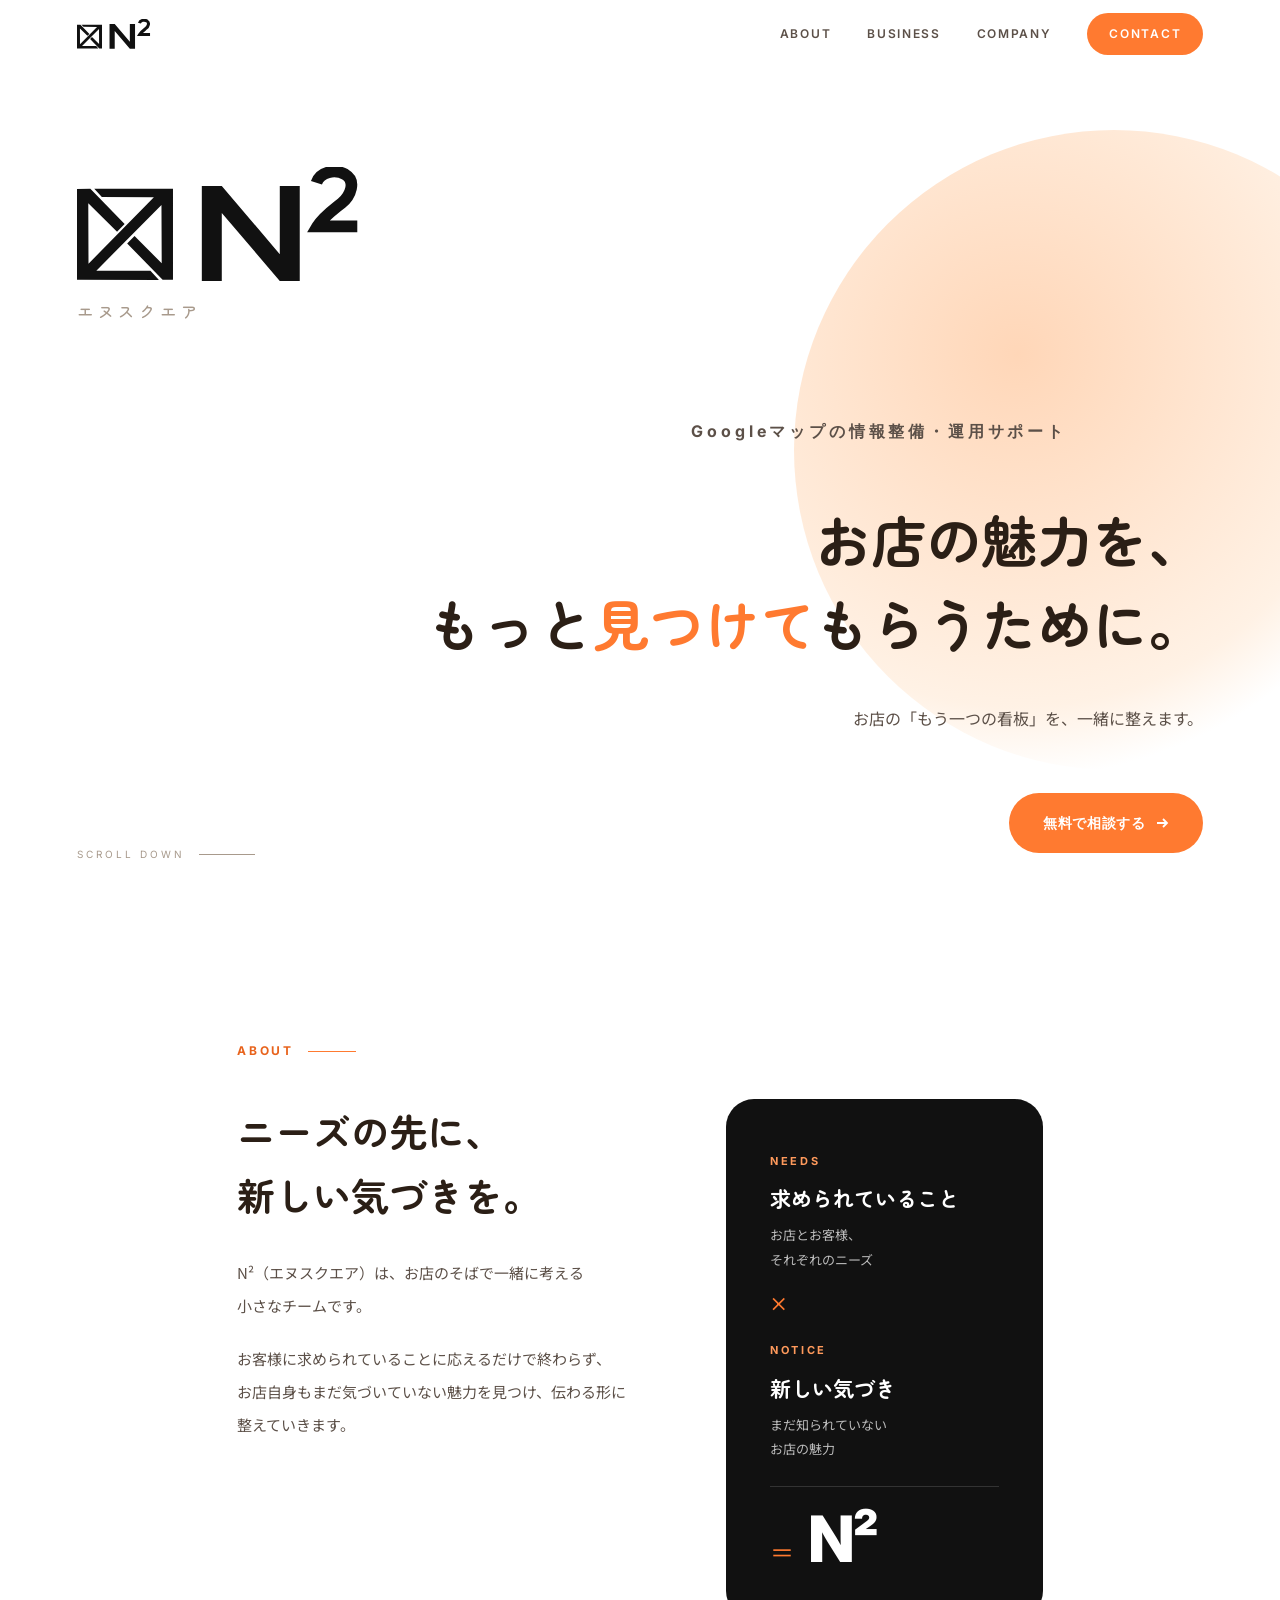
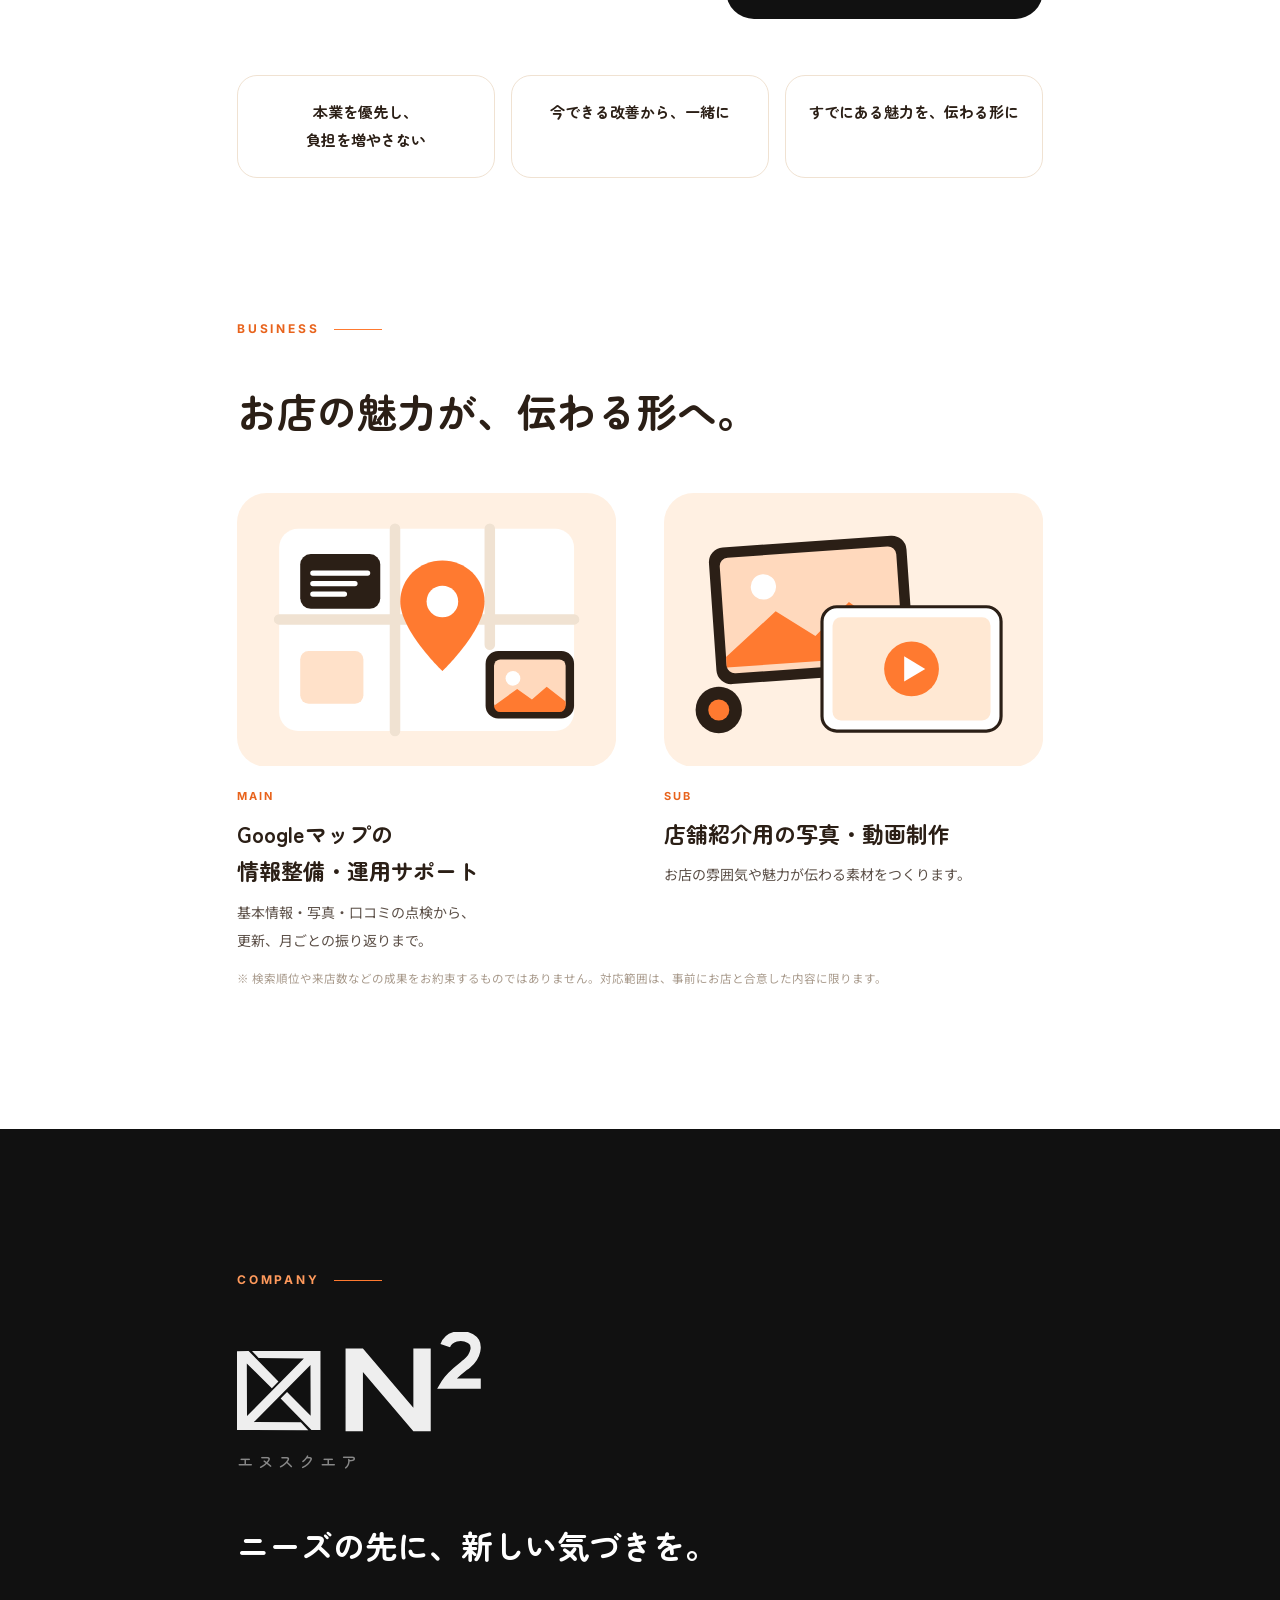
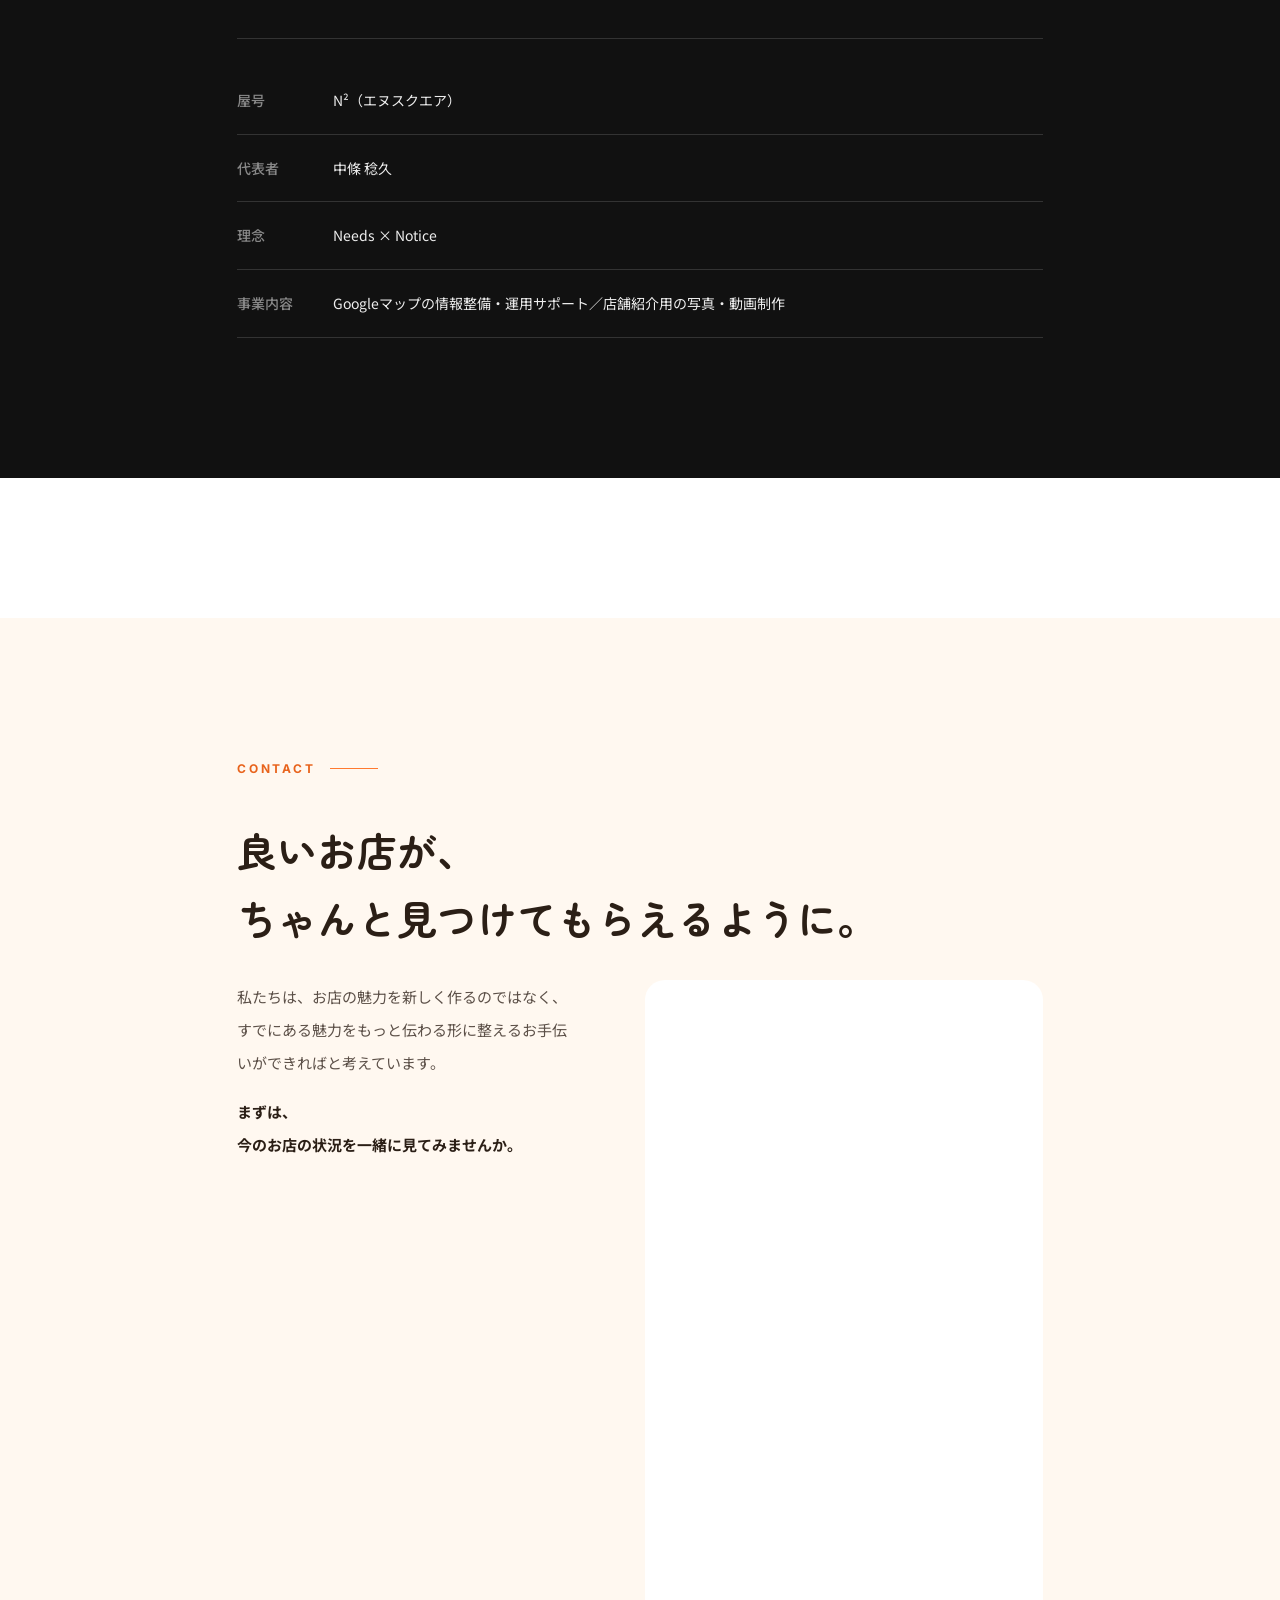
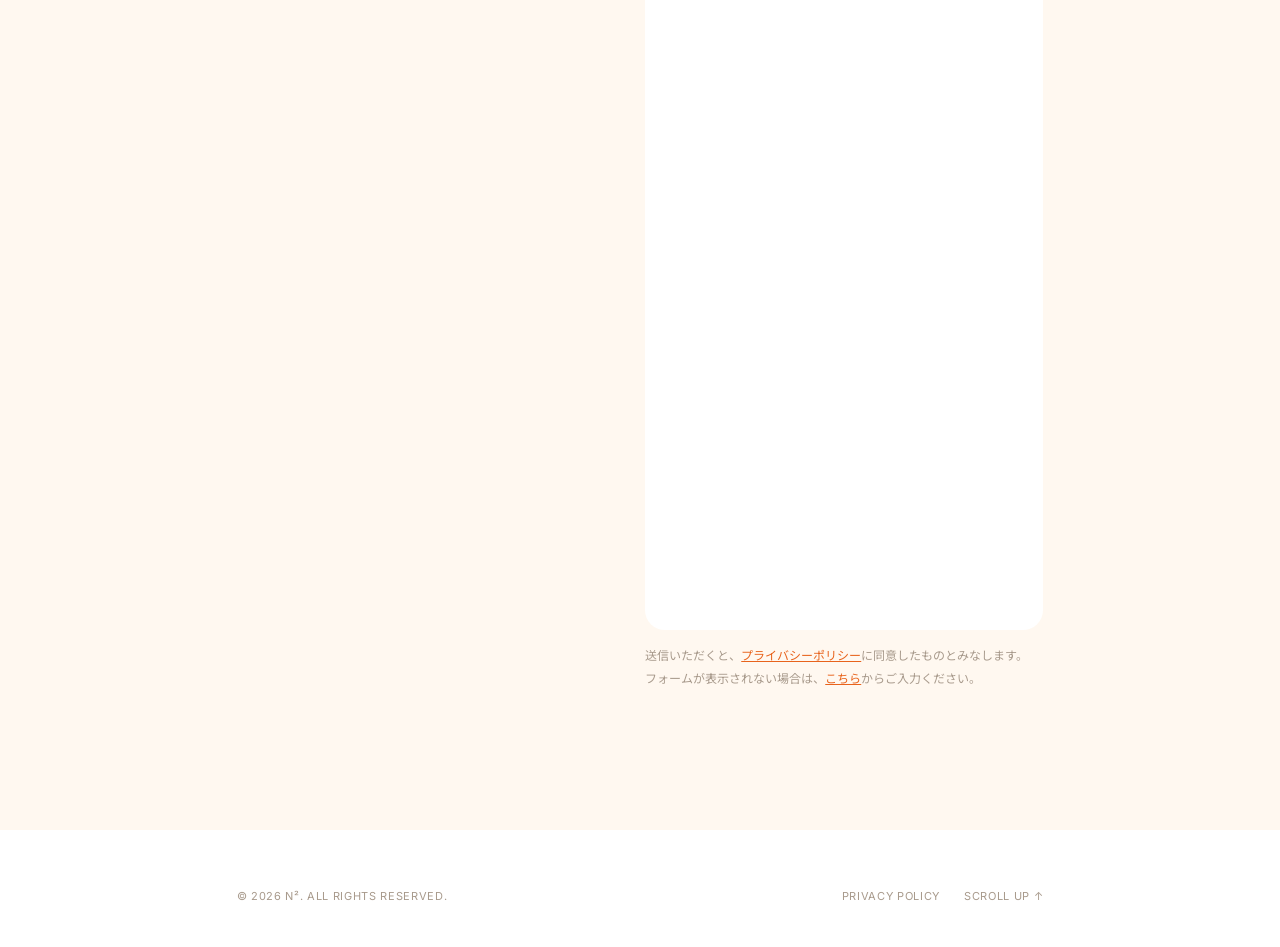
==== commit c47e62bd: "お問い合わせフォーム周りを更新" ====
--- a/index.html
+++ b/index.html
@@ -105,7 +105,8 @@
       <p class="lead" style="margin-top:16px;font-weight:700;color:var(--ink)">まずは、今のお店の状況を一緒に見てみませんか。</p>
     </div>
     <div class="gform rv">
-      <iframe src="https://docs.google.com/forms/d/e/1FAIpQLScyV5Wi-Rsf-_AWW0HZuoRVBFA8NGmqoDZjpRpfI9PmKEPECg/viewform?embedded=true" title="お問い合わせフォーム" loading="lazy" width="100%" height="900" frameborder="0" marginheight="0" marginwidth="0">読み込んでいます…</iframe>
+      <a class="gform-open" href="https://docs.google.com/forms/d/e/1FAIpQLScyV5Wi-Rsf-_AWW0HZuoRVBFA8NGmqoDZjpRpfI9PmKEPECg/viewform" target="_blank" rel="noopener">フォームを大きな画面で開く <svg width="14" height="14" viewBox="0 0 14 14" fill="none" stroke="currentColor" stroke-width="1.8"><path d="M2 7h10M8 3l4 4-4 4"/></svg></a>
+      <iframe src="https://docs.google.com/forms/d/e/1FAIpQLScyV5Wi-Rsf-_AWW0HZuoRVBFA8NGmqoDZjpRpfI9PmKEPECg/viewform?embedded=true" title="お問い合わせフォーム" loading="lazy" frameborder="0" marginheight="0" marginwidth="0">読み込んでいます…</iframe>
       <p class="gform-note">送信いただくと、<a href="privacy.html" target="_blank" rel="noopener">プライバシーポリシー</a>に同意したものとみなします。<br>フォームが表示されない場合は、<a href="https://docs.google.com/forms/d/e/1FAIpQLScyV5Wi-Rsf-_AWW0HZuoRVBFA8NGmqoDZjpRpfI9PmKEPECg/viewform" target="_blank" rel="noopener">こちら</a>からご入力ください。</p>
     </div>
   </div>
--- a/style.css
+++ b/style.css
@@ -333,3 +333,10 @@
 .gform-note{margin-top:14px;font-size:12px;color:var(--mid);line-height:1.9}
 .gform-note a{text-decoration:underline;color:var(--accent-deep)}
 @media (max-width:820px){.gform iframe{min-height:1000px}}
+/* フォーム：入力から送信ボタンまで1画面で見られる高さに */
+.gform iframe{height:1250px;min-height:0}
+.gform-open{display:none}
+@media (max-width:820px){
+  .gform iframe{height:1650px;min-height:0}
+  .gform-open{display:flex;align-items:center;justify-content:center;gap:8px;margin-bottom:14px;padding:16px;border-radius:100px;background:var(--accent);color:#fff;font-weight:700;font-size:14px}
+}
